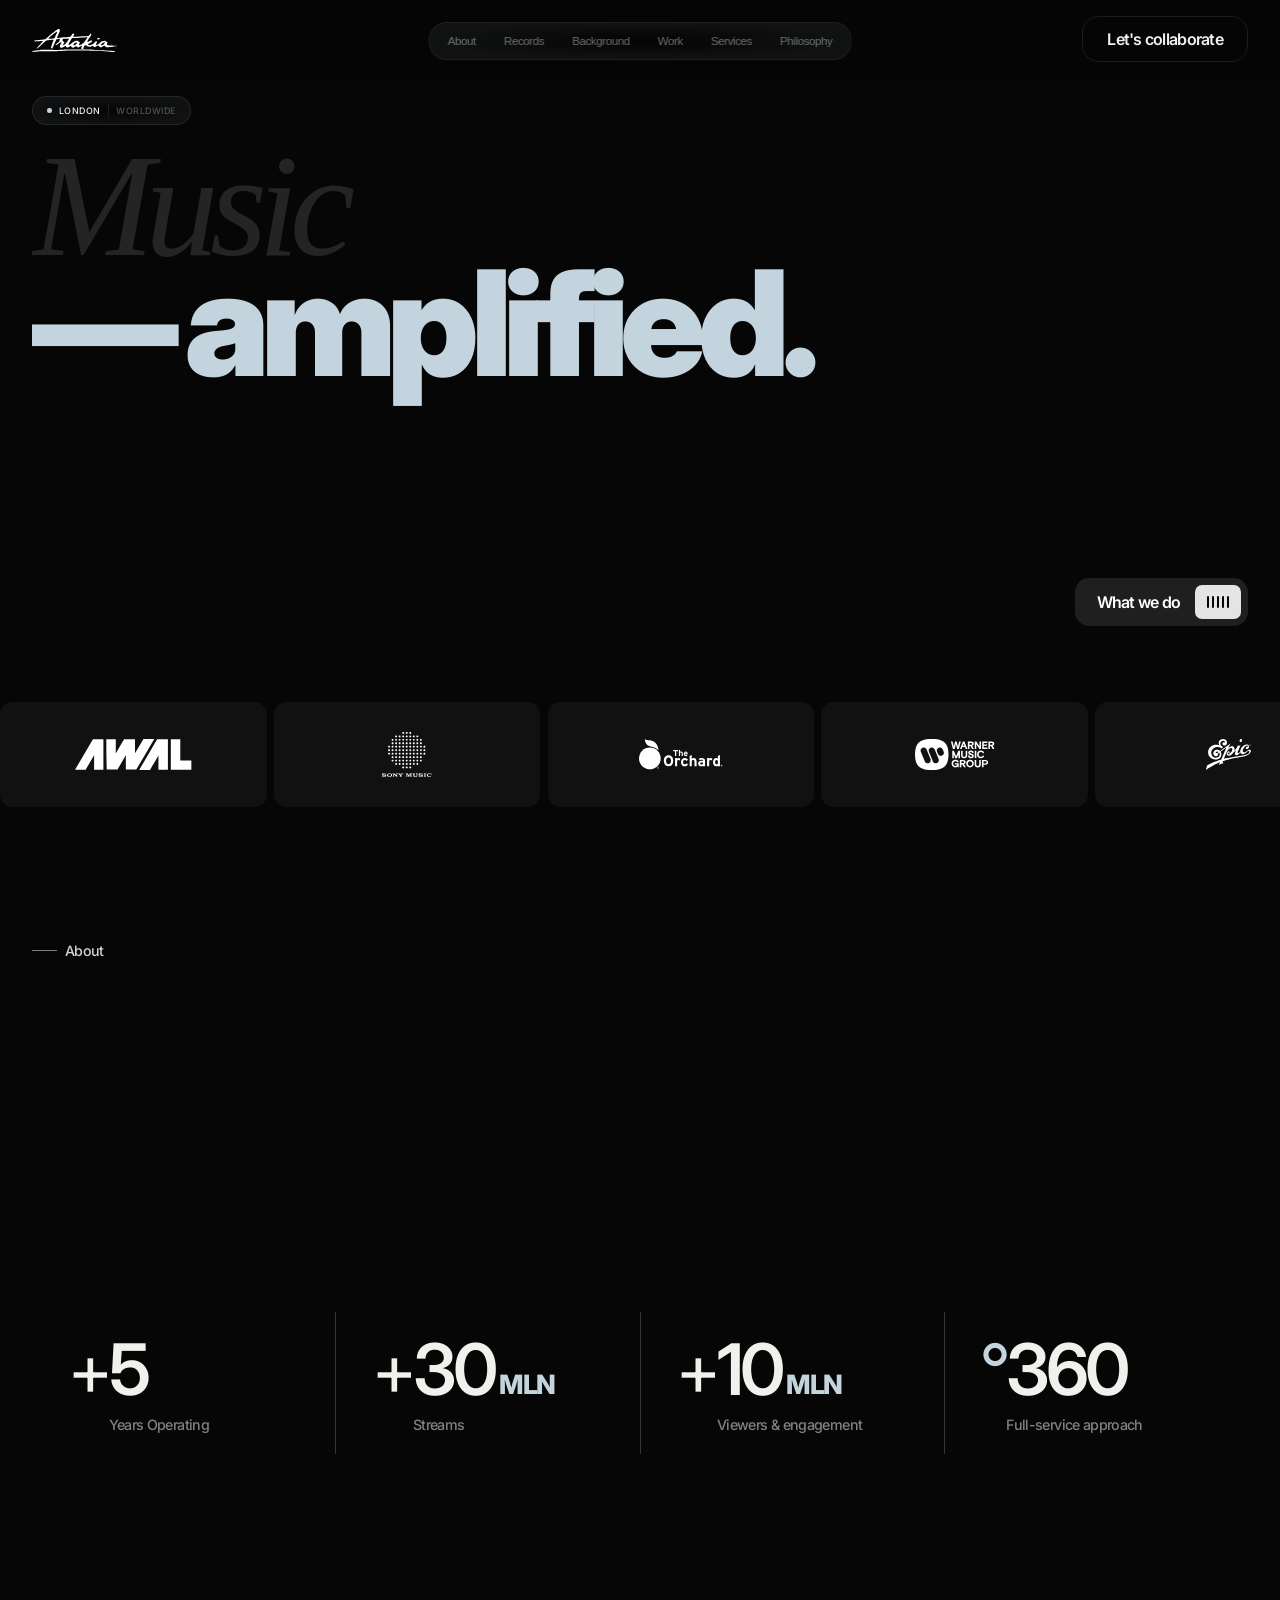
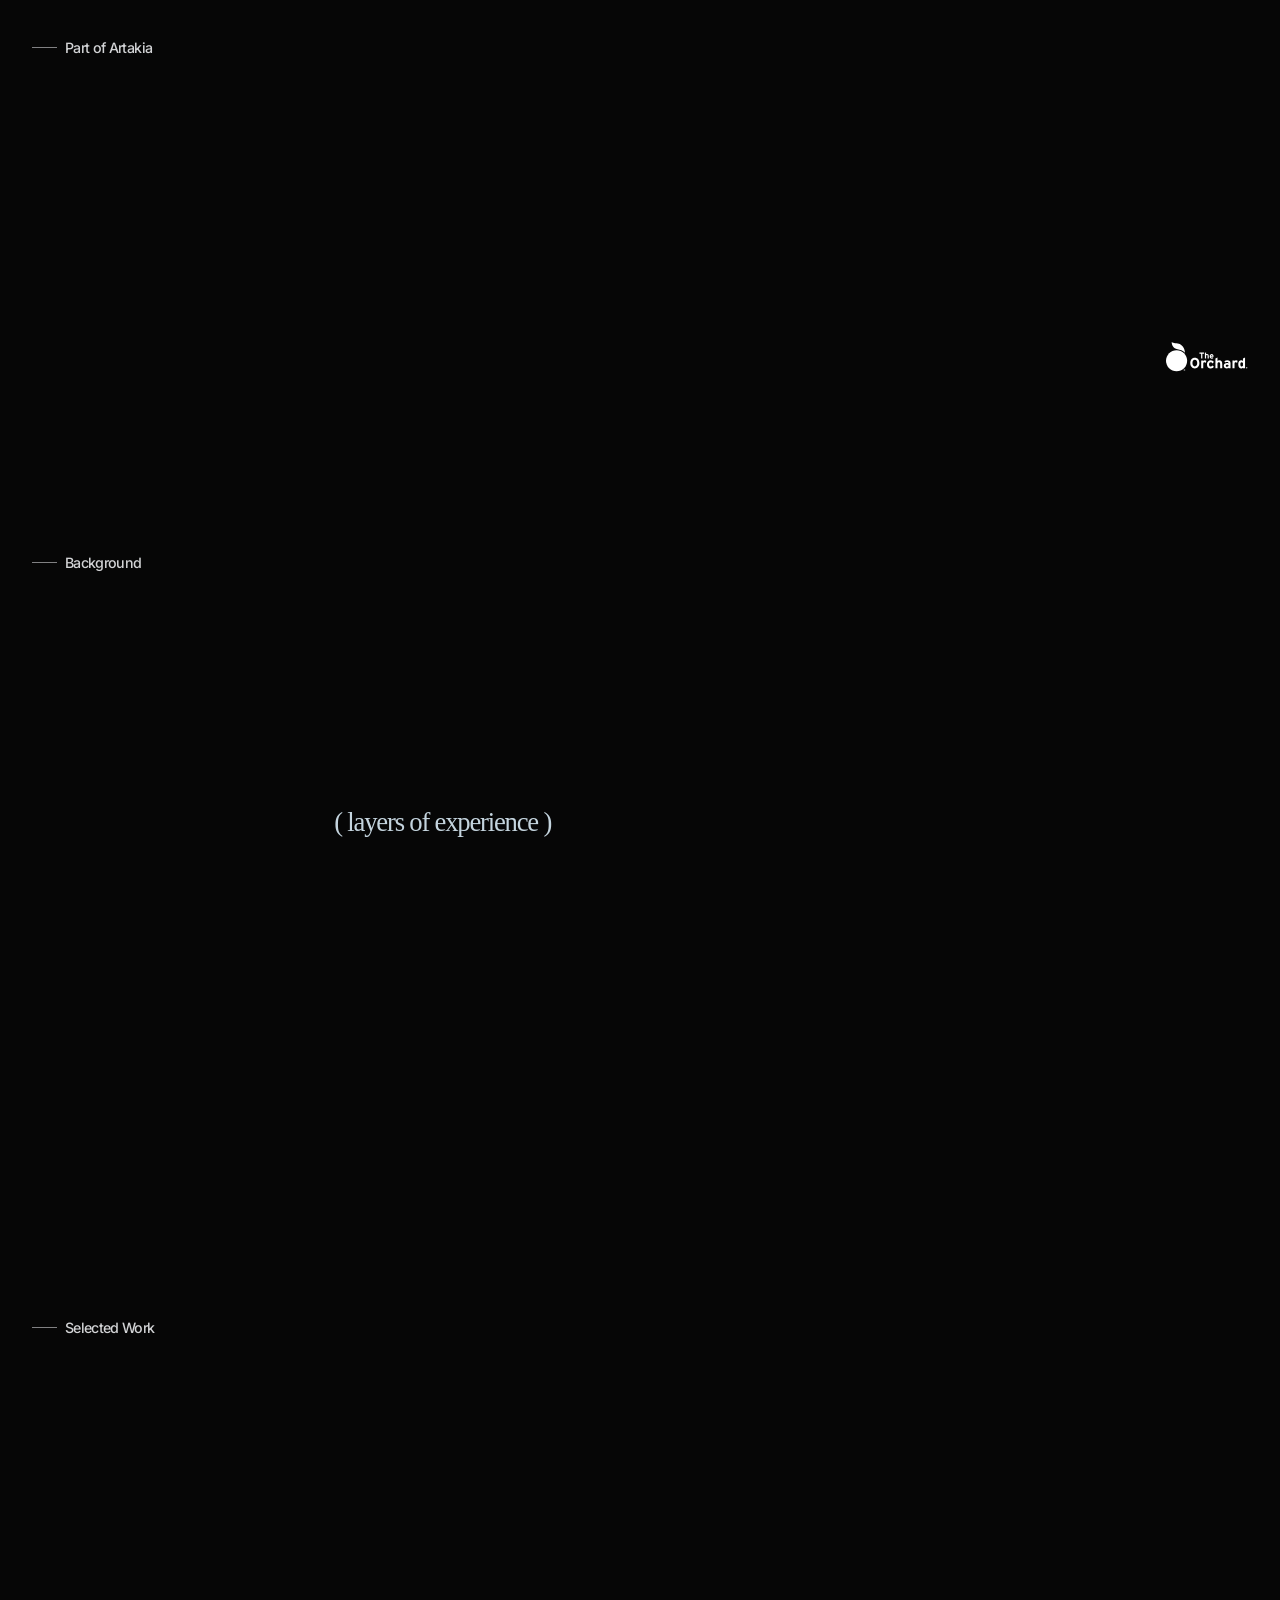
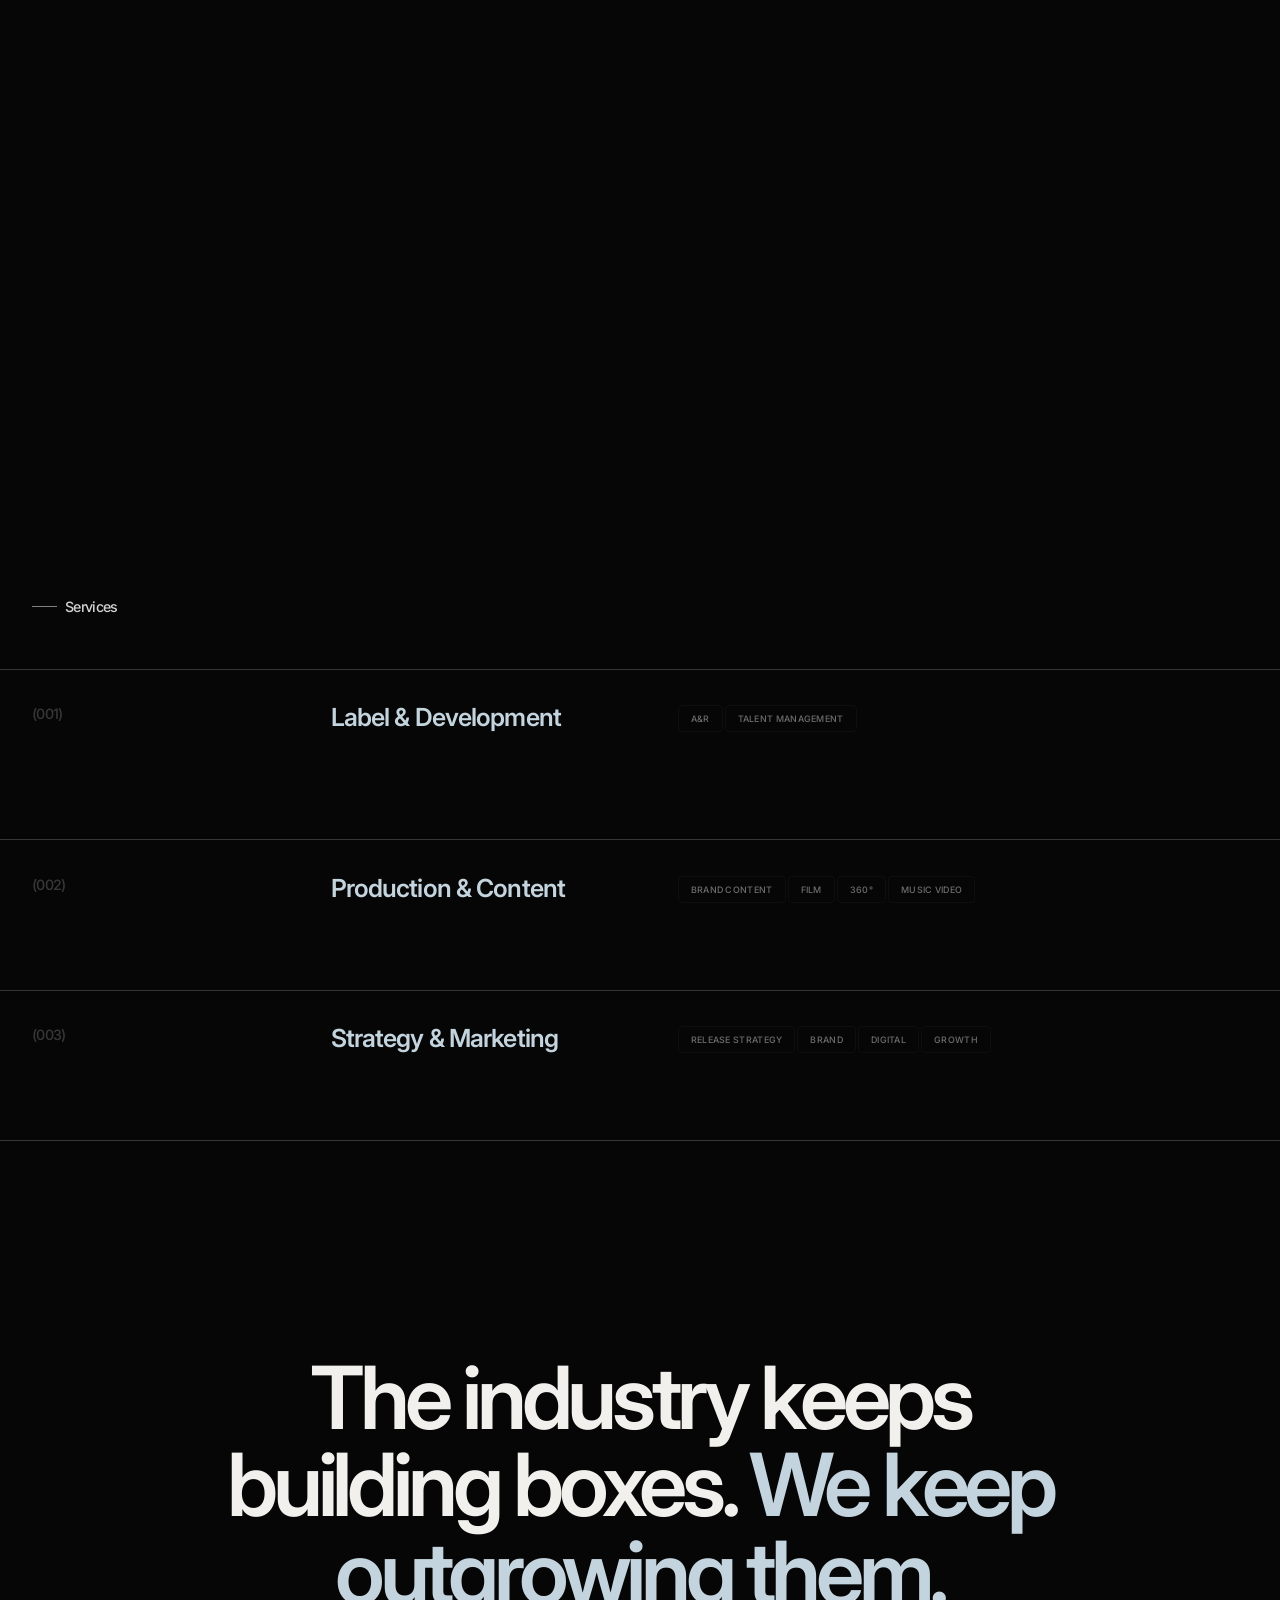
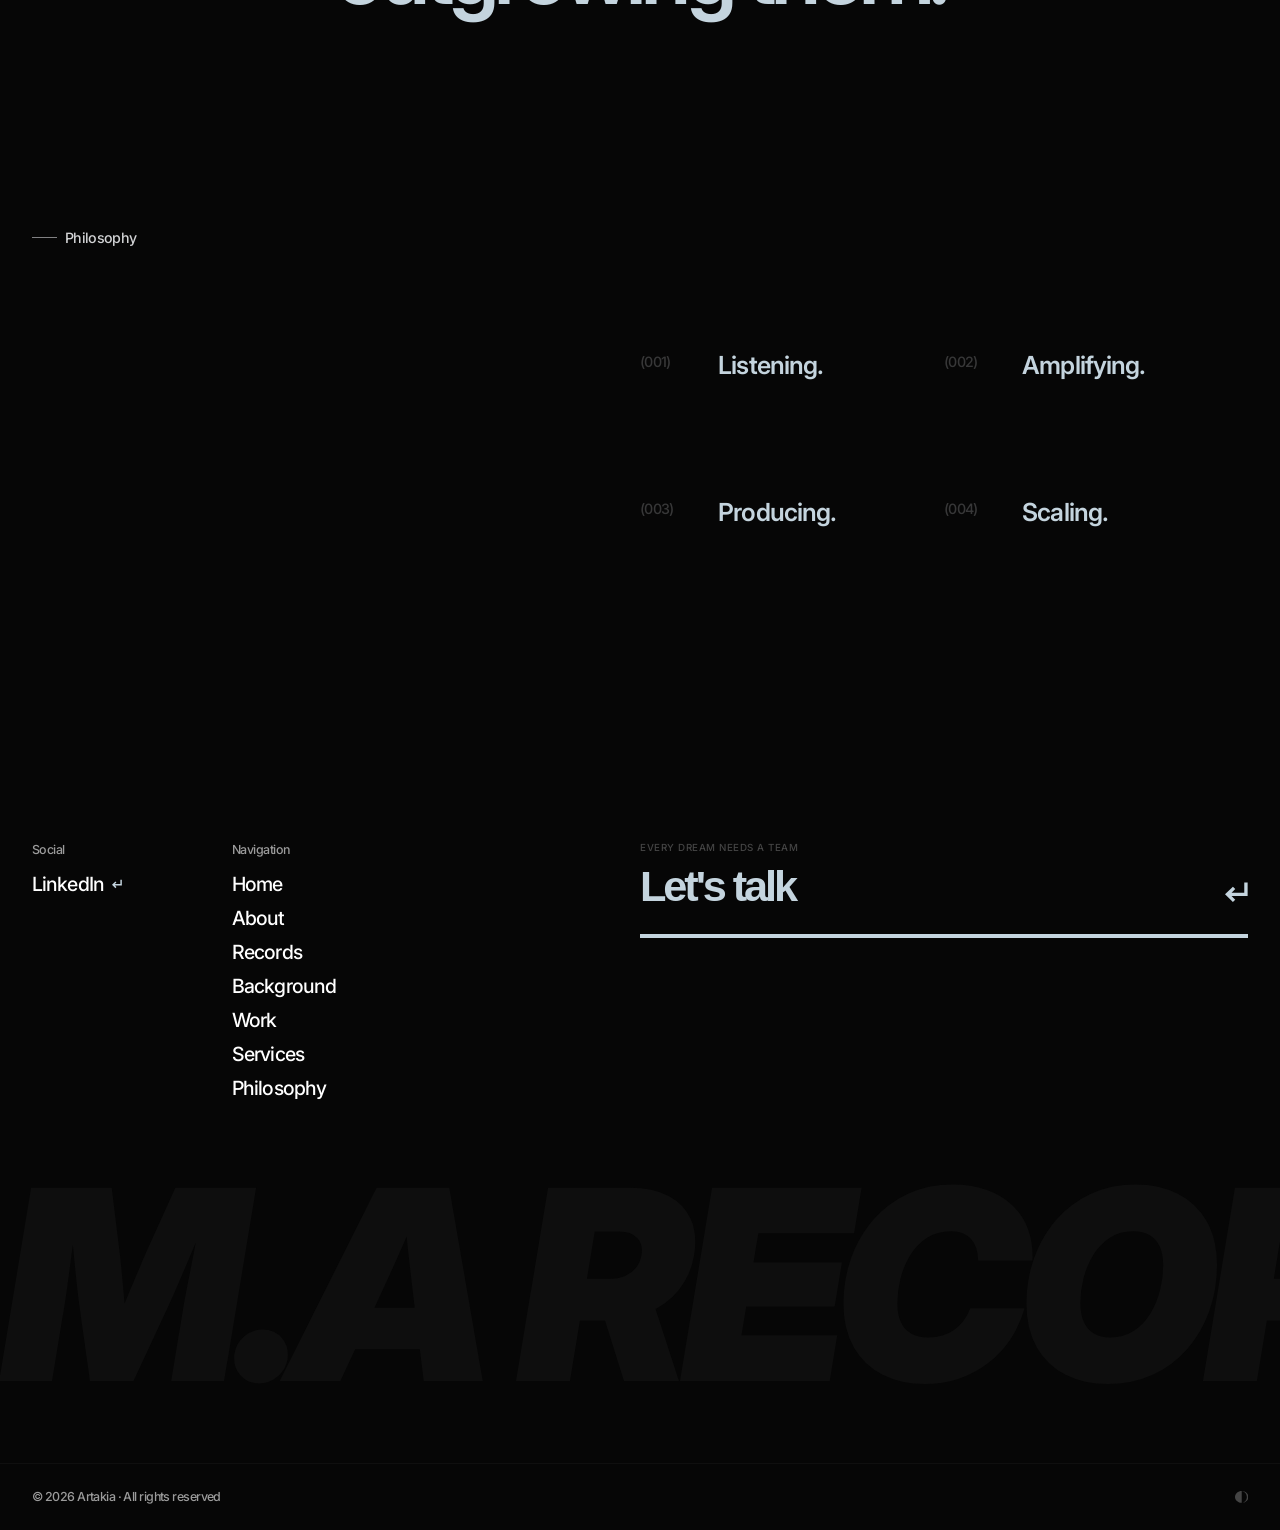
==== index.html @ 08eed8d0 "Footer marquee alternates M.A Records + Artakia, mobile scale & layout fixes - Footer wordmark marqu" ====
<!DOCTYPE html>
<html lang="en">
<head>
  <meta charset="UTF-8">
  <meta name="viewport" content="width=device-width, initial-scale=1.0">
  <meta name="theme-color" content="#060606">
  <link rel="icon" href="assets/svg/logos/a-favicon.svg" type="image/svg+xml">
  <link rel="apple-touch-icon" href="assets/svg/logos/artakia-logo.svg">
  <title>M.A Records | Artakia</title>
  <meta name="description" content="A London creative studio across music, production and strategy. We help artists and brands work out what to build &amp; build it.">
  <meta property="og:type" content="website">
  <meta property="og:url" content="https://artakia.com/">
  <meta property="og:title" content="Artakia — Brands Amplified">
  <meta property="og:description" content="A London creative studio across music, production and strategy. We help artists and brands work out what to build &amp; build it.">
  <meta property="og:image" content="https://artakia.com/assets/media/video-poster.webp">
  <meta name="twitter:card" content="summary_large_image">
  <meta name="twitter:title" content="Artakia — Brands Amplified">
  <meta name="twitter:description" content="A London creative studio across music, production and strategy. We help artists and brands work out what to build &amp; build it.">
  <meta name="twitter:image" content="https://artakia.com/assets/media/video-poster.webp">
  <link rel="preconnect" href="https://fonts.googleapis.com">
  <link rel="preconnect" href="https://fonts.gstatic.com" crossorigin>
  <link href="https://fonts.googleapis.com/css2?family=Inter:ital,opsz,wght@0,14..32,100..900;1,14..32,100..900&display=swap" rel="stylesheet">
  <link rel="stylesheet" href="assets/css/style.css?v=2">
</head>
<body>

<!-- ─── CUSTOM CURSOR ────────────────────────────────────── -->
<div class="cursor" aria-hidden="true"></div>

<!-- ─── LOADER (Osmo Supply 3-step) ──────────────────────── -->
<div class="loading-container">
  <div class="loading-screen">
    <div class="loading__progress">
      <div class="loading__progress-inner"></div>
    </div>
    <div class="loading__numbers">
      <div class="loading__number-group is--first">
        <div class="loading__number-wrap">
          <span class="loading__number">0</span>
          <span class="loading__number">1</span>
        </div>
      </div>
      <div class="loading__number-group is--second">
        <div class="loading__number-wrap">
          <span class="loading__number">0</span>
          <span class="loading__number">1</span>
          <span class="loading__number">2</span>
          <span class="loading__number">3</span>
          <span class="loading__number">4</span>
          <span class="loading__number">5</span>
          <span class="loading__number">6</span>
          <span class="loading__number">7</span>
          <span class="loading__number">8</span>
          <span class="loading__number">9</span>
          <span class="loading__number">0</span>
        </div>
      </div>
      <div class="loading__number-group is--third">
        <div class="loading__number-wrap">
          <span class="loading__number">0</span>
          <span class="loading__number">1</span>
          <span class="loading__number">2</span>
          <span class="loading__number">3</span>
          <span class="loading__number">4</span>
          <span class="loading__number">5</span>
          <span class="loading__number">6</span>
          <span class="loading__number">7</span>
          <span class="loading__number">8</span>
          <span class="loading__number">9</span>
          <span class="loading__number">0</span>
        </div>
      </div>
      <div class="loading__percentage-wrap">
        <span class="loading__percentage">%</span>
      </div>
    </div>
  </div>
</div>

<!-- ─── NAV ──────────────────────────────────────────────── -->
<nav class="nav">
  <a href="#top" class="nav-logo"><img src="assets/svg/logos/artakia-logo.svg" alt="Artakia" class="nav-logo__img"></a>

  <div class="progress-nav" data-progress-nav-list>
    <div class="progress-nav__indicator"></div>
    <button class="progress-nav__btn" data-progress-nav-target="#about">About</button>
    <button class="progress-nav__btn" data-progress-nav-target="#records">Records</button>
    <button class="progress-nav__btn" data-progress-nav-target="#background">Background</button>
    <button class="progress-nav__btn" data-progress-nav-target="#work">Work</button>
    <button class="progress-nav__btn" data-progress-nav-target="#services">Services</button>
    <button class="progress-nav__btn" data-progress-nav-target="#philosophy">Philosophy</button>
  </div>

  <div class="btn-magnetic">
    <a href="#contact" class="nav-cta button-020" data-magnetic-strength="40" data-magnetic-strength-inner="20">
      <span class="button-020__inner" data-magnetic-inner-target>
        <span class="button-020__default">
          <span class="button-020__default-bg"></span>
          <span class="button-020__default-text">Let's collaborate</span>
        </span>
        <span aria-hidden="true" class="button-020__hover">
          <span class="button-020__hover-bg"></span>
          <span class="button-020__hover-text">Let's collaborate</span>
        </span>
      </span>
    </a>
  </div>

  <button class="nav-hamburger" data-nav-toggle data-menu-button="burger" aria-label="Menu" aria-expanded="false">
    <span class="nav-hamburger__bar"></span>
    <span class="nav-hamburger__bar"></span>
  </button>
</nav>

<!-- ─── MOBILE NAV ───────────────────────────────────────── -->
<div class="mobile-nav" data-mobile-nav aria-hidden="true">
  <div class="mobile-nav__inner">
    <div class="mobile-nav__links">
      <a href="#about"      class="mobile-nav__link" data-nav-close>About</a>
      <a href="#records"    class="mobile-nav__link" data-nav-close>Records</a>
      <a href="#background" class="mobile-nav__link" data-nav-close>Background</a>
      <a href="#work"       class="mobile-nav__link" data-nav-close>Work</a>
      <a href="#services"   class="mobile-nav__link" data-nav-close>Services</a>
      <a href="#philosophy" class="mobile-nav__link" data-nav-close>Philosophy</a>
    </div>
    <div class="mobile-nav__bottom">
      <div class="mobile-nav__bottom-col">
        <span class="mobile-nav__bottom-lbl">Social</span>
        <a href="https://www.linkedin.com/in/martin-muradyan-a7662a114?utm_source=share_via&utm_content=profile&utm_medium=member_ios"
           class="mobile-nav__bottom-link" target="_blank" rel="noopener" data-linkedin-link>
          LinkedIn <img src="assets/svg/icons/arrow.svg" alt="">
        </a>
      </div>
      <div class="mobile-nav__bottom-col">
        <span class="mobile-nav__bottom-lbl">every dream needs a team</span>
        <button class="mobile-nav__bottom-link mobile-nav__email-btn" data-copy-button data-copy-email="info@artakia.com">
          <span class="mobile-nav__email-wrap">
            <span class="mobile-nav__email-slide">
              <span class="mobile-nav__email-text">info@artakia.com</span>
              <span>Copied!</span>
            </span>
          </span>
          <img src="assets/svg/icons/arrow.svg" alt="">
        </button>
      </div>
    </div>
  </div>
</div>

<!-- ─── HERO ──────────────────────────────────────────────── -->
<section class="hero" id="top" data-progress-nav-anchor>
  <div class="hero-top">
    <div class="location-pill">
      <span class="loc-dot"></span>
      <span class="loc-city">London</span>
      <span class="loc-sep"></span>
      <span class="loc-world">Worldwide</span>
    </div>
    <h1 class="hero-hl">
      <span class="hero-hl-italic"><span data-typewriter>Music</span></span>
      <span class="hero-hl-bold">— amplified.</span>
    </h1>
  </div>
  <div class="hero-bottom">
    <p class="hero-desc" data-fade-in>
      A London creative studio across
      <em>music, production and strategy.</em>
      We help artists and brands work out what to build &amp; build it.
    </p>
    <div class="btn-magnetic">
      <a href="#work" class="hero-cta" data-magnetic-strength="35" data-magnetic-strength-inner="18">
        <span class="hero-cta-label">What we do</span>
        <span class="hero-cta-bars" aria-hidden="true" data-magnetic-inner-target>
          <span class="bar"></span>
          <span class="bar"></span>
          <span class="bar"></span>
          <span class="bar"></span>
          <span class="bar"></span>
        </span>
      </a>
    </div>
  </div>
</section>

<!-- ─── MARQUEE ───────────────────────────────────────────── -->
<!--
  Заміна логотипів:
  1. Поклади свій .svg в assets/svg/logos/
  2. Заміни src нижче на свій файл
  3. Дублюй обидва блоки однаково — для безшовної петлі
-->
<section class="marquee" aria-label="Partners">
  <div class="marquee-track" aria-hidden="true">
    <!-- set 1 -->
    <div class="logo-card"><img src="assets/svg/logos/awal.svg" alt="AWAL"></div>
    <div class="logo-card"><img src="assets/svg/logos/sony music.svg" alt="Sony Music"></div>
    <div class="logo-card"><img src="assets/svg/logos/orchard.svg" alt="The Orchard"></div>
    <div class="logo-card"><img src="assets/svg/logos/warnermusicgroup.svg" alt="Warner Music Group"></div>
    <div class="logo-card"><img src="assets/svg/logos/epic.svg" alt="Epic"></div>
    <div class="logo-card"><img src="assets/svg/logos/loudKult.svg" alt="Loud Kult"></div>
    <!-- set 2 — точна копія set 1 -->
    <div class="logo-card"><img src="assets/svg/logos/awal.svg" alt="AWAL"></div>
    <div class="logo-card"><img src="assets/svg/logos/sony music.svg" alt="Sony Music"></div>
    <div class="logo-card"><img src="assets/svg/logos/orchard.svg" alt="The Orchard"></div>
    <div class="logo-card"><img src="assets/svg/logos/warnermusicgroup.svg" alt="Warner Music Group"></div>
    <div class="logo-card"><img src="assets/svg/logos/epic.svg" alt="Epic"></div>
    <div class="logo-card"><img src="assets/svg/logos/loudKult.svg" alt="Loud Kult"></div>
  </div>
</section>

<!-- ─── ABOUT ─────────────────────────────────────────────── -->
<section class="about" id="about" data-progress-nav-anchor>
  <div class="about-inner">
    <div class="about-left">
      <div class="label">
        <span class="label-line"></span>
        <span class="label-text">About</span>
      </div>
      <h2 class="about-h" data-split="heading" data-split-reveal="chars">The intersection is the point.</h2>
    </div>
    <div class="about-right">
      <p class="about-lead" data-fade-in>
        Most of what's needed to succeed already exists.
        <em>The architecture is what's missing.</em>
      </p>
      <div class="about-cols">
        <p class="about-col" data-fade-in>
          Artakia was built on a simple belief:
          <em>great artists deserve great support.</em>
          We combine the reach of a major-distribution network with the
          intimacy and vision of an independent label.
        </p>
        <p class="about-col" data-fade-in>
          Beyond music, we've evolved into a full creative collective spanning
          <em>entertainment, studio, digital strategy, and creative production</em>
          for artists, labels, and cultural brands ready to go global.
        </p>
      </div>
    </div>
  </div>
</section>

<!-- ─── STATS ─────────────────────────────────────────────── -->
<div class="stats">
  <div class="stat" data-odometer-group>
    <div class="stat-row">
      <span class="stat-pfx">+</span>
      <div class="stat-body">
        <div class="stat-value-row">
          <span class="stat-num" data-odometer-element data-odometer-duration="1.8">5</span>
        </div>
        <span class="stat-lbl">Years Operating</span>
      </div>
    </div>
  </div>
  <div class="stat" data-odometer-group>
    <div class="stat-row">
      <span class="stat-pfx">+</span>
      <div class="stat-body">
        <div class="stat-value-row">
          <span class="stat-num" data-odometer-element data-odometer-duration="1.8">30</span>
          <span class="stat-unit">MLN</span>
        </div>
        <span class="stat-lbl">Streams</span>
      </div>
    </div>
  </div>
  <div class="stat" data-odometer-group>
    <div class="stat-row">
      <span class="stat-pfx">+</span>
      <div class="stat-body">
        <div class="stat-value-row">
          <span class="stat-num" data-odometer-element data-odometer-duration="1.8">10</span>
          <span class="stat-unit">MLN</span>
        </div>
        <span class="stat-lbl">Viewers &amp; engagement</span>
      </div>
    </div>
  </div>
  <div class="stat" data-odometer-group>
    <div class="stat-row">
      <span class="stat-pfx stat-pfx-a">°</span>
      <div class="stat-body">
        <div class="stat-value-row">
          <span class="stat-num" data-odometer-element data-odometer-duration="1.8">360</span>
        </div>
        <span class="stat-lbl">Full-service approach</span>
      </div>
    </div>
  </div>
</div>

<!-- ─── M.A RECORDS ──────────────────────────────────────── -->
<section class="ma" id="records" data-progress-nav-anchor>
  <div class="ma-inner">
    <div class="ma-left">
      <div class="label">
        <span class="label-line"></span>
        <span class="label-text">Part of Artakia</span>
      </div>
    </div>
    <div class="ma-right">
      <h2 class="ma-h" data-split="heading" data-split-reveal="chars">M.A <span>Records.</span></h2>
      <div class="ma-body">
        <div class="ma-cols">
          <p class="ma-col" data-fade-in>
            <em>Selective</em> by design. We work with a <em>few projects</em>
            at a time, so each one <em>gets the attention</em> it needs, keeping
            us close to the <em>artistic side</em>, the <em>business strategy</em>
            and the <em>music</em> behind them.
          </p>
          <p class="ma-col" data-fade-in>
            An independent label music production studio, distributed globally
            through <em>The Orchard, a Sony Music company.</em>
          </p>
        </div>
        <!-- Orchard logo — заміни на assets/svg/logos/orchard-footer.svg або свій файл -->
        <div class="orchard-logo">
          <img src="assets/svg/logos/orchard.svg" alt="The Orchard · Sony Music">
        </div>
      </div>
    </div>
  </div>
</section>

<!-- ─── BACKGROUND ───────────────────────────────────────── -->
<section class="bg-section" id="background" data-progress-nav-anchor>
  <div class="bg-inner">
    <div class="bg-top">
      <div class="label">
        <span class="label-line"></span>
        <span class="label-text">Background</span>
      </div>
      <h2 class="bg-h" data-split="heading" data-split-reveal="chars">Where the work comes from.</h2>
    </div>
    <div class="bg-body">
      <p class="bg-tagline">( layers of experience )</p>
      <div class="bg-texts">
        <p class="bg-p" data-fade-in>
          Artakia draws on time spent across <em>four disciplines</em>. We have worked in
          <em>talent management</em>, representing leading screen talent and understanding
          how <em>reputation is built and protected</em>. In <em>media management</em>, positioning
          talent and projects across press and public.
        </p>
        <p class="bg-p" data-fade-in>
          In social media marketing and <em>audience building</em>, building
          <em>presence that holds over time</em>. And in <em>video production</em> across every phase,
          from <em>concept to final cut</em>. Together these experiences gave us one place where
          talent management, <em>story, strategy and production</em> work as one.
        </p>
      </div>
    </div>
  </div>
</section>

<!-- ─── SELECTED WORK ─────────────────────────────────────── -->
<!--
  Заміна відео-заглушки:
  Варіант A — картинка: <img src="assets/img/showreel-cover.jpg" alt="Showreel">
  Варіант B — відео:    <video src="assets/video/showreel.mp4" autoplay muted loop playsinline></video>
-->
<section class="work" id="work" data-progress-nav-anchor>
  <div class="label">
    <span class="label-line"></span>
    <span class="label-text">Selected Work</span>
  </div>
  <div class="video-box video-box--tall">
    <iframe src="https://player.vimeo.com/video/1211681422?background=1&amp;loop=1&amp;quality=1080p"
      frameborder="0"
      allow="autoplay; fullscreen; picture-in-picture"
      title="#Final_1125"></iframe>
    <img class="video-fallback" src="assets/media/video-poster.webp" alt="" aria-hidden="true" data-custom-poster>
    <div class="video-tap" aria-hidden="true">
      <div class="video-tap__btn">
        <svg viewBox="0 0 24 24" fill="currentColor"><path d="M8 5v14l11-7z"/></svg>
      </div>
    </div>
  </div>
</section>

<!-- ─── SERVICES ──────────────────────────────────────────── -->
<section class="services" id="services" data-progress-nav-anchor>
  <div class="label">
    <span class="label-line"></span>
    <span class="label-text">Services</span>
  </div>
  <div class="svc-list" data-directional-hover data-type="y">
    <div class="svc-row" data-directional-hover-item>
      <div class="svc-hover-tile" data-directional-hover-tile></div>
      <span class="svc-num">(001)</span>
      <div class="svc-content">
        <span class="svc-name">Label &amp;<br>Development</span>
        <div class="svc-detail">
          <div class="tags">
            <span class="tag">A&amp;R</span>
            <span class="tag">Talent Management</span>
          </div>
          <p class="svc-desc" data-fade-in>
            M.A Records — a private label within Artakia. Developing artists from the
            ground up: A&amp;R, creative direction, commercial strategy, release
            planning. Global distribution through The Orchard · Sony Music.
          </p>
        </div>
      </div>
    </div>
    <div class="svc-row" data-directional-hover-item>
      <div class="svc-hover-tile" data-directional-hover-tile></div>
      <span class="svc-num">(002)</span>
      <div class="svc-content">
        <span class="svc-name">Production &amp;<br>Content</span>
        <div class="svc-detail">
          <div class="tags">
            <span class="tag">Brand Content</span>
            <span class="tag">Film</span>
            <span class="tag">360°</span>
            <span class="tag">Music Video</span>
          </div>
          <p class="svc-desc" data-fade-in>
            Photo and video production for artists and brands. Full-cycle delivery —
            from concept and creative direction to final cut.
          </p>
        </div>
      </div>
    </div>
    <div class="svc-row" data-directional-hover-item>
      <div class="svc-hover-tile" data-directional-hover-tile></div>
      <span class="svc-num">(003)</span>
      <div class="svc-content">
        <span class="svc-name">Strategy &amp;<br>Marketing</span>
        <div class="svc-detail">
          <div class="tags">
            <span class="tag">Release Strategy</span>
            <span class="tag">Brand</span>
            <span class="tag">Digital</span>
            <span class="tag">Growth</span>
          </div>
          <p class="svc-desc" data-fade-in>
            The most requested. Figuring out what should happen — and in what order.
            Campaigns, releases, brand identity, digital growth.
            Diagnosing before prescribing.
          </p>
        </div>
      </div>
    </div>
  </div>
</section>

<!-- ─── PHILOSOPHY QUOTE ──────────────────────────────────── -->
<section class="phil-quote">
  <p class="phil-quote-line" data-highlight-text><span class="phil-quote-muted">The industry keeps building boxes.</span> <span class="phil-quote-bright">We keep outgrowing them.</span></p>
</section>

<!-- ─── PHILOSOPHY GRID ───────────────────────────────────── -->
<section class="philosophy" id="philosophy" data-progress-nav-anchor>
  <div class="label">
    <span class="label-line"></span>
    <span class="label-text">Philosophy</span>
  </div>
  <div class="phil-grid">
    <div class="phil-center">
      <p class="phil-center-text" data-fade-in>
        Every project starts with one question:
        <em>what does this need to do?</em>
        Data is not the opposite of art.
        It is the map that lets art <em>travel further.</em>
      </p>
    </div>
    <div class="phil-right">
      <div class="phil-item">
        <span class="phil-n">(001)</span>
        <div class="phil-body">
          <p class="phil-title">Listening.</p>
          <p class="phil-desc" data-fade-in>Understanding the feeling, before the form.</p>
        </div>
      </div>
      <div class="phil-item">
        <span class="phil-n">(002)</span>
        <div class="phil-body">
          <p class="phil-title">Amplifying.</p>
          <p class="phil-desc" data-fade-in>Detecting potential. Multiplying it.</p>
        </div>
      </div>
      <div class="phil-item">
        <span class="phil-n">(003)</span>
        <div class="phil-body">
          <p class="phil-title">Producing.</p>
          <p class="phil-desc" data-fade-in>End to end, what the work calls for.</p>
        </div>
      </div>
      <div class="phil-item">
        <span class="phil-n">(004)</span>
        <div class="phil-body">
          <p class="phil-title">Scaling.</p>
          <p class="phil-desc" data-fade-in>Building infrastructure that lasts, beyond the moment.</p>
        </div>
      </div>
    </div>
  </div>
</section>

<!-- ─── FOOTER ────────────────────────────────────────────── -->
<div data-footer-parallax>
  <div data-footer-parallax-dark aria-hidden="true"></div>
  <footer class="footer" id="contact" data-footer-parallax-inner data-progress-nav-anchor>
    <div class="footer-top">
      <div class="footer-links">
        <div class="footer-nav-cols">
          <div class="footer-nc">
            <span class="footer-nc-lbl">Social</span>
            <div class="footer-nc-links">
              <a href="https://www.linkedin.com/in/martin-muradyan-a7662a114?utm_source=share_via&utm_content=profile&utm_medium=member_ios"
                 target="_blank" rel="noopener" data-underline-link data-linkedin-link>
                LinkedIn
                <img src="assets/svg/icons/arrow.svg" alt="">
              </a>
            </div>
          </div>
          <div class="footer-nc">
            <span class="footer-nc-lbl">Navigation</span>
            <div class="footer-nc-links">
              <a href="#top"        data-underline-link>Home</a>
              <a href="#about"      data-underline-link>About</a>
              <a href="#records"    data-underline-link>Records</a>
              <a href="#background" data-underline-link>Background</a>
              <a href="#work"       data-underline-link>Work</a>
              <a href="#services"   data-underline-link>Services</a>
              <a href="#philosophy" data-underline-link>Philosophy</a>
            </div>
          </div>
        </div>
        <div class="footer-cta">
          <p class="footer-eyebrow">every dream needs a team</p>
          <button class="footer-cta-btn" data-copy-button data-copy-email="info@artakia.com" aria-label="Copy email to clipboard">
            <div class="footer-cta-row">
              <div class="footer-cta-text-wrap">
                <span class="footer-cta-slide">Let's talk</span>
                <span class="footer-cta-slide">info@artakia.com</span>
                <span class="footer-cta-slide">Copied!</span>
              </div>
              <span class="footer-cta-arrow">
                <img src="assets/svg/icons/arrow.svg" alt="↗">
              </span>
            </div>
          </button>
        </div>
      </div>
    </div>

    <!-- Full-width wordmark marquee -->
    <div class="footer-wordmark-wrap" aria-hidden="true">
      <div class="footer-wordmark-track">
        <span class="footer-wordmark-text footer-wordmark-text--records">M.A Records</span>
        <img class="footer-wordmark-star" src="assets/svg/icons/Star.svg" alt="">
        <span class="footer-wordmark-text">Artakia</span>
        <img class="footer-wordmark-star" src="assets/svg/icons/Star.svg" alt="">
        <span class="footer-wordmark-text footer-wordmark-text--records">M.A Records</span>
        <img class="footer-wordmark-star" src="assets/svg/icons/Star.svg" alt="">
        <span class="footer-wordmark-text">Artakia</span>
        <img class="footer-wordmark-star" src="assets/svg/icons/Star.svg" alt="">
        <!-- duplicate for seamless loop -->
        <span class="footer-wordmark-text footer-wordmark-text--records">M.A Records</span>
        <img class="footer-wordmark-star" src="assets/svg/icons/Star.svg" alt="">
        <span class="footer-wordmark-text">Artakia</span>
        <img class="footer-wordmark-star" src="assets/svg/icons/Star.svg" alt="">
        <span class="footer-wordmark-text footer-wordmark-text--records">M.A Records</span>
        <img class="footer-wordmark-star" src="assets/svg/icons/Star.svg" alt="">
        <span class="footer-wordmark-text">Artakia</span>
        <img class="footer-wordmark-star" src="assets/svg/icons/Star.svg" alt="">
      </div>
    </div>

    <div class="footer-bottom">
      <div class="footer-bottom-inner">
        <span class="copyright">© 2026 Artakia<span class="copyright-sub"> · All rights reserved</span></span>
        <a href="https://t.me/den1design" class="designed-by who" data-cursor-hover data-cursor-text="website by OD" target="_blank" rel="noopener"><svg class="od-logo" viewBox="0 0 170 150" xmlns="http://www.w3.org/2000/svg" aria-hidden="true"><path d="M85 0C96.1624 0 107.215 1.93993 117.528 5.70903C127.841 9.47813 137.211 15.0026 145.104 21.967C152.997 28.9314 159.258 37.1993 163.53 46.2987C167.801 55.3982 170 65.1509 170 75C170 84.8491 167.801 94.6018 163.53 103.701C159.258 112.801 152.997 121.069 145.104 128.033C137.211 134.997 127.841 140.522 117.528 144.291C107.215 148.06 96.1624 150 85 150C171.419 137.341 171.419 12.659 85 0Z" fill="currentColor"/><path d="M85 0C73.8377 0 62.7846 1.93993 52.4719 5.70903C42.1592 9.47813 32.7889 15.0026 24.8959 21.967C17.0029 28.9314 10.7419 37.1993 6.47025 46.2987C2.1986 55.3982 -4.87922e-07 65.1509 0 75C4.87922e-07 84.8491 2.19859 94.6018 6.47025 103.701C10.7419 112.801 17.003 121.069 24.8959 128.033C32.7889 134.997 42.1592 140.522 52.4719 144.291C62.7846 148.06 73.8376 150 85 150L85 0Z" fill="currentColor"/></svg></a>
      </div>
    </div>
  </footer>
</div>

<div data-sc="" class="sc-cursor">
  <div class="cursor-scramble">
    <span data-cursor-text-target="" class="cursor-scramble__text">website by OD</span>
    <svg xmlns="http://www.w3.org/2000/svg" width="100%" viewBox="0 0 22 39" fill="none" class="cursor-scramble__chevron"><path d="M1.875 36.875L19.375 19.375L1.875 1.875" stroke="currentColor" stroke-width="5" stroke-miterlimit="10" stroke-linecap="round" stroke-linejoin="round"></path></svg>
  </div>
</div>

<!-- ─── GSAP ──────────────────────────────────────────────── -->
<script src="https://player.vimeo.com/api/player.js"></script>
<script src="assets/js/vendor/gsap.min.js"></script>
<script src="assets/js/vendor/CustomEase.min.js"></script>
<script src="assets/js/vendor/ScrollTrigger.min.js"></script>
<script src="assets/js/vendor/SplitText.min.js"></script>
<script src="assets/js/vendor/ScrollToPlugin.min.js"></script>
<script src="assets/js/vendor/ScrambleTextPlugin.min.js"></script>
<script src="assets/js/main.js"></script>
<script src="https://identity.netlify.com/v1/netlify-identity-widget.js"></script>
<script>
  if (window.netlifyIdentity) {
    window.netlifyIdentity.on('init', function(user) {
      if (!user) {
        window.netlifyIdentity.on('login', function() {
          document.location.href = '/admin/';
        });
      }
    });
  }
</script>

</body>
</html>
---- assets/css/style.css ----
/* ═══════════════════════════════════════════════════════
   ARTAKIA — Design Tokens + Osmo Scaling System
   https://osmo.supply/
═══════════════════════════════════════════════════════ */

/* ── Osmo Scaling — Desktop (design: 1440px, base: 16px) */
:root {
  --size-unit: 16;
  --size-container-ideal: 1440;
  --size-container-min: 992px;
  --size-container-max: 1920px;
  --size-container: clamp(var(--size-container-min), 100vw, var(--size-container-max));
  --size-font: calc(var(--size-container) / (var(--size-container-ideal) / var(--size-unit)));

  /* Palette */
  --ground:   #060606;
  --text:     #f2f0ed;
  --dim:      #d2d3d5;
  --muted:    rgba(210, 211, 213, 0.5);
  --accent:   #c4d4de;
  --ghost:    #242424;
  --card:     #101110;
  --stats-bg: #070707;
  --border:   rgba(250, 245, 245, 0.2);
  --f-sans:   'Inter', -apple-system, BlinkMacSystemFont, 'Segoe UI', Helvetica, Arial, sans-serif;
  --f-serif:  Georgia, 'Times New Roman', serif;

  --nav-h: 4.5em; /* 72px at design scale */
}

/* ── Osmo Scaling — Tablet */
@media screen and (max-width: 991px) {
  :root { --size-container-ideal: 834; --size-container-min: 768px; --size-container-max: 991px; }
}

/* ── Osmo Scaling — Mobile Landscape */
@media screen and (max-width: 767px) {
  :root { --size-container-ideal: 550; --size-container-min: 480px; --size-container-max: 767px; }
}

/* ── Osmo Scaling — Mobile Portrait */
@media screen and (max-width: 479px) {
  :root { --size-container-ideal: 420; --size-container-min: 320px; --size-container-max: 479px; }
}

/* ═══════════════════════════════════════════════════════
   Reset
═══════════════════════════════════════════════════════ */
*, *::before, *::after { box-sizing: border-box; margin: 0; padding: 0; }

html, body {
  background: var(--ground);
  color: var(--text);
  font-family: var(--f-sans);
  font-size: var(--size-font);
  -webkit-font-smoothing: antialiased;
  overflow-x: hidden;
  scrollbar-width: none;
}
::-webkit-scrollbar { display: none; }

/* ═══════════════════════════════════════════════════════
   NAV
═══════════════════════════════════════════════════════ */
.nav {
  position: fixed; top: 0; left: 0; right: 0; z-index: 100;
  display: flex; align-items: center; justify-content: space-between;
  padding: 1.125em 2.25em;
  background: rgba(6, 6, 6, 0.75);
  backdrop-filter: blur(16px);
  -webkit-backdrop-filter: blur(16px);
}
.nav-logo {
  font-weight: 900; font-size: 0.875em; font-style: italic;
  letter-spacing: -0.69px; text-transform: uppercase;
  color: var(--text); text-decoration: none;
  display: flex; align-items: center;
}
.nav-logo__img {
  height: 23px; width: auto; display: block;
}
.nav-links {
  position: absolute; left: 50%; transform: translateX(-50%);
  display: flex; gap: 2.5em; list-style: none;
}
.nav-links a {
  font-size: 0.875em; font-weight: 500; letter-spacing: -0.5px;
  color: rgba(210, 211, 213, 0.7); text-decoration: none;
  transition: color .2s;
}
.nav-links a:hover { color: var(--text); }
.nav-cta {
  --button-020-color:                  #f2f0ed;
  --button-020-color-background:       transparent;
  --button-020-hover-color:            #060606;
  --button-020-hover-color-background: var(--accent);
  --button-020-color-focus:            var(--accent);
  --button-020-padding:                0.9375em 1.5625em;
  --button-020-border:                 1px solid #1d1d1d;
  --button-020-border-radius:          1em;
  --button-020-ease-hover:             cubic-bezier(0.32, 0.72, 0, 1);
  font-size: 1.125em; font-weight: 600; letter-spacing: -0.72px;
}
.btn-magnetic { position: relative; }

/* ── Button 020 ─────────────────────────────────────────── */
.button-020 {
  -webkit-user-select: none; user-select: none;
  background-color: transparent;
  outline-style: none; padding: 0; line-height: 1;
  text-decoration: none; display: inline-grid; position: relative;
  -webkit-tap-highlight-color: transparent;
}
.button-020::after {
  content: ''; display: block; position: absolute;
  inset: var(--button-020-focus-inset, -0.125em);
  border-radius: var(--button-020-border-radius);
  transition: box-shadow 0.3s var(--button-020-ease-focus, cubic-bezier(0.32, 0.72, 0, 1));
  pointer-events: none; z-index: 1;
}
.button-020:is(:focus-visible)::after {
  box-shadow: 0 0 0 0.125em var(--button-020-color-focus);
}
.button-020__inner {
  pointer-events: none;
  border-radius: var(--button-020-border-radius);
  display: grid; overflow: clip;
}
.button-020__default {
  width: 100%; height: 100%;
  color: var(--button-020-color);
  grid-area: 1 / 1; display: grid;
}
.button-020__default-bg {
  background-color: var(--button-020-color-background);
  border-radius: var(--button-020-border-radius);
  border: var(--button-020-border);
  grid-area: 1 / 1; width: 100%; height: 100%; padding: 0;
}
.button-020__default-text {
  width: 100%; height: 100%;
  padding: var(--button-020-padding);
  grid-area: 1 / 1;
  transition: translate 0.45s var(--button-020-ease-hover), scale 0.45s var(--button-020-ease-hover);
}
.button-020__hover {
  width: 100%; height: 100%;
  color: var(--button-020-hover-color);
  grid-area: 1 / 1; display: grid;
  translate: 0 calc(100% + 1px) 0;
  transition: translate 0.45s var(--button-020-ease-hover);
}
.button-020__hover-bg {
  background-color: var(--button-020-hover-color-background);
  grid-area: 1 / 1; width: 100%; height: 100%; padding: 0;
}
.button-020__hover-text {
  width: 100%; height: 100%;
  padding: var(--button-020-padding);
  grid-area: 1 / 1;
  translate: 0 25% 0;
  transition: translate 0.45s var(--button-020-ease-hover);
}
@media (hover: hover) and (pointer: fine) and (prefers-reduced-motion: no-preference) {
  .button-020:is(:hover, :focus-visible) .button-020__default-text,
  [data-hover]:is(:hover, :focus-visible) .button-020 .button-020__default-text {
    translate: 0 -25% 0; scale: 0.85;
    transition: translate 0.95s var(--button-020-ease-hover), scale 0.95s var(--button-020-ease-hover);
  }
  .button-020:is(:hover, :focus-visible) .button-020__hover,
  [data-hover]:is(:hover, :focus-visible) .button-020 .button-020__hover {
    translate: 0 0 0; transition-delay: 0.05s;
  }
  .button-020:is(:hover, :focus-visible) .button-020__hover-text,
  [data-hover]:is(:hover, :focus-visible) .button-020 .button-020__hover-text {
    translate: 0 0 0; transition-delay: 0.065s;
  }
}

/* ═══════════════════════════════════════════════════════
   HERO
═══════════════════════════════════════════════════════ */
.hero {
  height: 46.25em;
  padding: 2.25em;
  padding-top: calc(2.25em + var(--nav-h));
  display: flex; flex-direction: column; justify-content: space-between;
  overflow: hidden;
}
.hero-top { display: flex; flex-direction: column; gap: 1.5625em; }

.location-pill {
  display: inline-flex; align-items: center; gap: 0.5em;
  border: 1px solid rgba(196, 212, 222, 0.10); border-radius: 100em;
  padding: 0.5em 1em; align-self: flex-start;
  background: radial-gradient(50% 50% at 50% 50%, rgba(6, 6, 6, 0.00) 0%, rgba(196, 212, 222, 0.06) 100%);
}
.loc-dot   { width: 0.3125em; height: 0.3125em; background: var(--accent); border-radius: 50%; flex-shrink: 0; }
.loc-city  { font-size: 0.625em; font-weight: 500; text-transform: uppercase; letter-spacing: 0.06em; color: var(--text); }
.loc-sep   { width: 1px; height: 0.875em; background: rgba(255, 255, 255, 0.09); }
.loc-world { font-size: 0.625em; font-weight: 500; text-transform: uppercase; letter-spacing: 0.06em; color: #525252; }

/* Hero heading — 165px at 1440px */
.hero-hl { font-size: 10.3125em; letter-spacing: -0.06em; line-height: 0.8; word-spacing: -0.03em; }
.hero-hl-italic {
  display: block; font-family: var(--f-serif);
  font-style: italic; font-weight: 500;
  color: var(--ghost);
  overflow: hidden;
  padding-bottom: 0.2545em; /* 42px relative to 165px inherited font-size */
  position: relative; z-index: 0;
}
[data-typewriter] { display: inline-block; }
.tw-char { display: inline-block; }
.hero-hl-bold {
  display: block; font-weight: 900; font-style: normal;
  color: var(--accent);
  margin-top: -0.2545em; /* -42px relative to 165px */
  position: relative; z-index: 1;
}

.hero-bottom { display: flex; align-items: flex-end; justify-content: space-between; }
.hero-desc {
  font-size: 1.375em; font-weight: 500; letter-spacing: -1.3px; line-height: 1.2;
  color: #6c6d6e; max-width: 447px;
}
.hero-desc em { font-style: normal; color: var(--text); }

.hero-cta {
  display: inline-flex; align-items: center; gap: 1em;
  background: rgba(255, 255, 255, 0.1); border-radius: 1em;
  padding: 0.5em 0.5em 0.5em 1.5em; text-decoration: none;
}
.hero-cta-label { font-size: 1.125em; font-weight: 600; letter-spacing: -0.72px; color: #fff; }
.hero-cta-bars {
  display: flex; align-items: center; gap: 3px;
  background: rgba(255, 255, 255, 0.88); border-radius: 0.5em;
  padding: 0 0.5em; height: 2.375em; width: 3.25em; justify-content: center;
  transition: background 0.4s ease;
}
.hero-cta:hover .hero-cta-bars { background: var(--accent); }
.bar {
  width: 2px; height: 0.8125em; flex-shrink: 0;
  background: var(--ground); border-radius: 2px;
  transform-origin: center;
  animation: eq-wave ease-in-out infinite alternate;
}
.bar:nth-child(1) { animation-duration: 0.80s; animation-delay: 0.00s; }
.bar:nth-child(2) { animation-duration: 1.10s; animation-delay: 0.12s; }
.bar:nth-child(3) { animation-duration: 0.70s; animation-delay: 0.25s; }
.bar:nth-child(4) { animation-duration: 1.00s; animation-delay: 0.08s; }
.bar:nth-child(5) { animation-duration: 0.85s; animation-delay: 0.20s; }
@keyframes eq-wave {
  from { transform: scaleY(0.28); }
  to   { transform: scaleY(1); }
}
@media (prefers-reduced-motion: reduce) { .bar { animation: none; } }

/* ═══════════════════════════════════════════════════════
   MARQUEE
═══════════════════════════════════════════════════════ */
.marquee { padding: 3.125em 0; overflow: hidden; }
.marquee-track {
  display: flex; gap: 0.5em; width: max-content;
  animation: scroll 22s linear infinite;
}
.marquee-track:hover { animation-play-state: paused; }
@keyframes scroll {
  from { transform: translateX(0); }
  to   { transform: translateX(-50%); }
}
.logo-card {
  width: 18.75em; height: 7.375em;
  background: var(--card); border-radius: 0.875em; flex-shrink: 0;
  display: flex; align-items: center; justify-content: center;
}
.logo-card img {
  max-height: 2.1875em; max-width: 8.75em;
  object-fit: contain; display: block;
}
.logo-card img[src*="sony"] {
  height: 3.2em; max-height: 3.2em; width: auto; max-width: 12em;
}

/* ═══════════════════════════════════════════════════════
   Section label (shared)
═══════════════════════════════════════════════════════ */
.label { display: flex; align-items: center; gap: 0.5625em; flex-shrink: 0; }
.label-line { width: 1.75em; height: 1px; background: var(--dim); opacity: .6; }
.label-text { font-size: 1em; font-weight: 500; letter-spacing: -0.64px; color: var(--dim); }

/* ═══════════════════════════════════════════════════════
   ABOUT
═══════════════════════════════════════════════════════ */
.about { padding: 6.375em 2.25em; overflow: hidden; }
.about-inner { display: flex; align-items: flex-start; justify-content: space-between; gap: 2.5em; }
.about-left { width: 32.6875em; flex-shrink: 0; display: flex; flex-direction: column; gap: 3.75em; }
.about-h {
  font-size: 6.125em; font-weight: 600;
  letter-spacing: -0.051em; line-height: 0.8; color: var(--dim);
}
.about-right { width: 42.75em; flex-shrink: 0; display: flex; flex-direction: column; gap: 4.5em; }
.about-lead {
  font-family: var(--f-serif); font-size: 1.875em; font-weight: 600;
  letter-spacing: -1.2px; line-height: 1.2; color: var(--dim);
}
.about-lead em { font-style: normal; color: var(--accent); }
.about-cols { display: flex; gap: 2.25em; }
.about-col {
  flex: 1; font-size: 1.375em; font-weight: 500;
  letter-spacing: -1.2px; line-height: 1.2; color: var(--muted);
}
.about-col em { font-style: normal; color: var(--text); }

/* ═══════════════════════════════════════════════════════
   STATS
═══════════════════════════════════════════════════════ */
.stats { display: flex; padding: 0 2.25em 6.375em; }
.stat {
  flex: 1;
  border-right: 1px solid var(--border);
  padding: 1.75em 2.5em; height: 10em;
  display: flex; align-items: center;
}
.stat:last-child { border-right: none; }
.stat-row { display: flex; align-items: flex-start; line-height: 1; }
.stat-body { display: flex; flex-direction: column; }
.stat-value-row { display: flex; align-items: flex-end; line-height: 1; }
.stat-pfx   { font-size: 5em; font-weight: 400; letter-spacing: -4px; color: var(--text); line-height: 1; }
.stat-pfx-a { color: var(--accent); }
.stat-num   { font-size: 5em; font-weight: 600; letter-spacing: -4px; color: var(--text); }
/* stat-unit em context: 1.875em = 30px — padding/margin relative to that */
.stat-unit  { font-size: 1.875em; font-weight: 800; letter-spacing: -1.5px; color: var(--accent); padding-bottom: 0.3em; margin-left: 0.2em; }
.stat-lbl   { font-size: 1em; font-weight: 500; letter-spacing: -0.64px; color: var(--dim); opacity: .6; margin-top: 0.875em; }

/* ═══════════════════════════════════════════════════════
   M.A RECORDS
═══════════════════════════════════════════════════════ */
.ma { padding: 6.375em 2.25em; }
.ma-inner { display: flex; justify-content: space-between; align-items: flex-start; }
.ma-left { flex-shrink: 0; width: 21.1875em; padding-top: 0.25em; }
.ma-right { width: 42.75em; flex-shrink: 0; display: flex; flex-direction: column; gap: 4.5em; }
.ma-h {
  font-size: 6.125em; font-weight: 600;
  letter-spacing: -0.051em; line-height: 0.8; color: var(--dim); white-space: nowrap;
}
.ma-h span { color: var(--accent); }
.ma-body { display: flex; flex-direction: column; gap: 2.25em; align-items: flex-end; }
.ma-cols { display: flex; gap: 2.25em; width: 100%; }
.ma-col {
  flex: 1; font-size: 1.375em; font-weight: 500;
  letter-spacing: -1.2px; line-height: 1.2; color: #6c6d6e;
}
.ma-col em { font-style: normal; color: #6c6d6e; }

.orchard-logo { display: flex; align-items: center; }
.orchard-logo img { height: 2.125em; display: block; }

/* ═══════════════════════════════════════════════════════
   BACKGROUND
═══════════════════════════════════════════════════════ */
.bg-section { padding: 6.375em 2.25em; overflow: hidden; }
.bg-inner { display: flex; flex-direction: column; gap: 4.5em; }
.bg-top { display: flex; flex-direction: column; gap: 2.25em; }
.bg-h {
  font-size: 6.125em; font-weight: 600;
  letter-spacing: -0.051em; line-height: 0.8; color: var(--dim); max-width: 728px;
}
.bg-body  { padding-left: 21.25em; display: flex; flex-direction: column; gap: 4.5em; }
.bg-tagline {
  font-family: var(--f-serif); font-size: 1.875em; font-weight: 400;
  letter-spacing: -1.2px; line-height: 1.2; color: var(--accent);
}
.bg-texts { padding-left: 21.4375em; display: flex; flex-direction: column; gap: 2.25em; }
.bg-p { font-size: 1.375em; font-weight: 500; letter-spacing: -1.2px; line-height: 1.2; color: var(--muted); }
.bg-p em { font-style: normal; color: #6c6d6e; }

/* ═══════════════════════════════════════════════════════
   SELECTED WORK
═══════════════════════════════════════════════════════ */
.work { padding: 7.5em 0 0; display: flex; flex-direction: column; gap: 2.5em; }
.work > .label { padding-left: 2.25em; }
.video-box {
  background: var(--ground);
  position: relative;
  width: 100%;
  aspect-ratio: 16/9;
  overflow: hidden;
}
.video-box iframe {
  position: absolute;
  inset: 0;
  width: 100%;
  height: 100%;
  border: 0;
}
/* Tall video — portrait crop on mobile, same as desktop on larger screens */
@media screen and (max-width: 767px) {
  .video-box--tall { aspect-ratio: 4/5; }
  .video-box--tall iframe {
    position: absolute;
    inset: auto;
    top: 50%; left: 50%;
    right: auto; bottom: auto;
    width: 222.22%; /* 16:9 scaled to fill 4:5 height: (5/4)*(16/9)*100 */
    height: 100%;
    border: 0;
    transform: translate(-50%, -50%);
  }
}

/* Poster fallback — shown when autoplay is blocked (e.g. iOS Low Power Mode) */
.video-fallback {
  position: absolute;
  inset: 0;
  width: 100%;
  height: 100%;
  object-fit: cover;
  z-index: 1;
}
/* .video-box img has specificity (0,1,1)=11; .video-box .video-fallback = 20 wins */
.video-box .video-fallback              { display: none; }
.video-box.autoplay-blocked .video-fallback { display: block; }
.video-box.autoplay-blocked iframe          { display: none; }

/* Tap-to-play overlay — shown by JS when autoplay is blocked */
.video-tap {
  display: none;
  position: absolute; inset: 0;
  align-items: center; justify-content: center;
  cursor: pointer;
  transition: opacity 0.3s;
  z-index: 2;
}
.video-tap.active  { display: flex; }
.video-tap.hidden  { opacity: 0; pointer-events: none; }
.video-tap__btn {
  width: 4em; height: 4em;
  background: rgba(255, 255, 255, 0.12);
  border: 1px solid rgba(255, 255, 255, 0.2);
  border-radius: 50%;
  display: flex; align-items: center; justify-content: center;
  backdrop-filter: blur(8px);
  -webkit-backdrop-filter: blur(8px);
  color: #fff;
}
.video-tap__btn svg { width: 1.5em; height: 1.5em; margin-left: 0.15em; }

.video-box img { width: 100%; height: 100%; object-fit: cover; display: block; }
.video-box .video-placeholder-label {
  font-size: 8.6875em; font-weight: 500; letter-spacing: -5.6px;
  color: #000; line-height: 1.4;
}

/* ═══════════════════════════════════════════════════════
   SERVICES
═══════════════════════════════════════════════════════ */
.services { padding: 7.5em 0; display: flex; flex-direction: column; gap: 3.75em; }
.services > .label { padding-left: 2.25em; }
.svc-list  { border-top: 1px solid var(--border); }
.svc-row   { display: flex; align-items: flex-start; padding: 2.5em 2.25em; gap: 2.5em; border-bottom: 1px solid var(--border); }
.svc-num {
  width: 18.5em; flex-shrink: 0;
  font-size: 1em; font-weight: 500; letter-spacing: -0.64px;
  color: var(--dim); opacity: .24;
}
.svc-content { display: flex; gap: 5px; flex: 1; min-width: 0; align-items: flex-start; }
.svc-name {
  width: 342px; flex-shrink: 0;
  font-size: 1.75em; font-weight: 600; letter-spacing: -0.88px; line-height: 1;
  color: var(--accent);
}
.svc-detail { flex: 1; min-width: 0; display: flex; flex-direction: column; gap: 0.8125em; }
.tags  { display: flex; gap: 2px; flex-wrap: wrap; }
.tag {
  border: 1px solid rgba(255, 255, 255, 0.07); border-radius: 0.4375em; padding: 7px 12px;
  font-size: 0.625em; font-weight: 500; letter-spacing: 0.3px; text-transform: uppercase;
  color: var(--dim); opacity: .5;
}
.svc-desc { font-size: 1em; font-weight: 500; letter-spacing: -0.64px; line-height: 1.4; color: var(--muted); }

/* ═══════════════════════════════════════════════════════
   PHILOSOPHY QUOTE
═══════════════════════════════════════════════════════ */
.phil-quote {
  padding: 7.5em 11.8125em;
  display: flex; flex-direction: column; align-items: center; gap: 0.75em;
}
.phil-quote-line {
  font-size: 6.125em; font-weight: 600;
  letter-spacing: -0.06em; line-height: 1;
  text-align: center;
}
.phil-quote-muted { color: var(--text); }
.phil-quote-bright { color: var(--accent); }

/* ═══════════════════════════════════════════════════════
   PHILOSOPHY GRID
═══════════════════════════════════════════════════════ */
.philosophy { padding: 7.5em 2.25em; display: flex; flex-direction: column; gap: 5em; }
.phil-grid   { display: flex; }
.phil-center {
  flex: 1; padding: 2.5em;
  display: flex; align-items: center; justify-content: center;
}
.phil-center-text {
  font-size: 1em; font-weight: 500; letter-spacing: -1.2px; line-height: 1.2;
  color: var(--muted); text-align: center; max-width: 256px;
}
.phil-center-text em { font-style: normal; color: var(--text); }
.phil-right { flex: 0 0 42.75em; display: grid; grid-template-columns: 1fr 1fr; }
.phil-item { padding: 2.5em 2.5em 2.5em 0; display: flex; gap: 2.5em; }
.phil-n {
  font-size: 1em; font-weight: 500; letter-spacing: -0.64px;
  color: var(--dim); opacity: .24; flex-shrink: 0; min-width: 3em;
}
.phil-body  { display: flex; flex-direction: column; gap: 0.8125em; }
.phil-title { font-size: 1.75em; font-weight: 600; letter-spacing: -0.88px; line-height: 1; color: var(--accent); }
.phil-desc  { font-size: 1em; font-weight: 500; letter-spacing: -0.64px; line-height: 1.4; color: var(--muted); }

/* ═══════════════════════════════════════════════════════
   FOOTER
═══════════════════════════════════════════════════════ */
.footer { overflow: hidden; }
.footer-top { padding: 8.75em 2.25em 1.875em; }
.footer-links { display: flex; justify-content: space-between; width: 100%; align-items: flex-start; }
.footer-nav-cols { display: flex; }
.footer-nc { width: 14.0625em; display: flex; flex-direction: column; gap: 1em; }
.footer-nc-lbl { font-size: 0.875em; font-weight: 500; letter-spacing: -0.56px; color: #fff; opacity: .6; }
.footer-nc-links { display: flex; flex-direction: column; gap: 10px; align-items: flex-start; }
.footer-nc-links a {
  font-size: 1.375em; font-weight: 500; letter-spacing: -0.88px;
  color: #fff; text-decoration: none; transition: color .2s;
  display: flex; align-items: center; gap: 8px;
}
.footer-nc-links a img { width: 10px; height: 10px; }
.footer-nc-links a:hover { color: var(--accent); }

/* Footer CTA — 3-state copy button */
.footer-cta { width: 42.75em; flex-shrink: 0; }
.footer-eyebrow {
  font-size: 0.6875em; font-weight: 500; text-transform: uppercase;
  color: rgba(255, 255, 255, 0.25); letter-spacing: 0.5px; margin-bottom: 10px;
}
.footer-cta-btn {
  background: none; border: none; cursor: pointer;
  padding: 0; text-align: left; width: 100%; display: block;
}
.footer-cta-row {
  display: flex; align-items: flex-end; justify-content: space-between;
  padding-bottom: 1.75em;
  border-bottom: 4px solid var(--accent);
}
.footer-cta-text-wrap {
  font-size: 3.25em;
  overflow: hidden; height: 1.1em;
  display: flex; flex-direction: column;
}
.footer-cta-slide {
  display: block; font-size: 1em; font-weight: 700;
  letter-spacing: -3.12px; line-height: 1.1;
  color: var(--accent); white-space: nowrap;
  transition: transform .45s cubic-bezier(.65, 0, 0, 1);
}
.footer-cta-btn:hover .footer-cta-slide { transform: translateY(-100%); }
[data-copy-button="copied"] .footer-cta-slide { transform: translateY(-200%) !important; }

.footer-cta-arrow { display: flex; align-items: flex-end; padding-bottom: 0.5em; flex-shrink: 0; }
.footer-cta-arrow img {
  width: 1.75em; height: 1.75em;
  transition: width 0.4s cubic-bezier(0.32, 0.72, 0, 1);
}
.footer-cta-btn:hover .footer-cta-arrow img { width: 3.5em; }

/* Footer wordmark marquee */
.footer-wordmark-wrap { overflow-x: clip; padding-bottom: 1.25em; }
.footer-wordmark-track {
  display: flex; align-items: center; gap: 2em;
  width: max-content;
  animation: wm-scroll 30s linear infinite;
}
.footer-wordmark-text {
  font-size: 18.6875em; font-weight: 900; font-style: italic;
  letter-spacing: -0.049em; line-height: 1.2;
  text-transform: uppercase; color: #0e0e0e;
  white-space: nowrap; user-select: none;
}
.footer-wordmark-text--records { padding-right: 0.15em; }
.footer-wordmark-star {
  width: 3.25em; height: 3.25em; flex-shrink: 0;
  animation: star-spin 8s linear infinite;
}
@keyframes wm-scroll {
  from { transform: translateX(0); }
  to   { transform: translateX(-50%); }
}
@keyframes star-spin {
  from { transform: rotate(0deg); }
  to   { transform: rotate(360deg); }
}

.footer-bottom {
  padding: 1.75em 2.25em;
  display: flex; align-items: center; justify-content: center;
  border-top: 1px solid rgba(255, 255, 255, 0.04);
}
.footer-bottom-inner { display: flex; width: 100%; justify-content: space-between; align-items: center; }
.copyright { font-size: 0.875em; font-weight: 500; letter-spacing: -0.56px; color: #fff; opacity: .6; }
.designed-by {
  font-size: 0.9375em; font-weight: 500; letter-spacing: -0.6px;
  color: rgba(255, 255, 255, 0.25); text-decoration: none; white-space: nowrap;
  transition: color 0.35s cubic-bezier(0.76, 0, 0.24, 1);
}
.designed-by:hover { color: rgba(255, 255, 255, 0.75); cursor: none; }
.designed-by:hover .od-logo { color: var(--accent); }
.od-logo {
  height: 0.89em; width: auto;
  fill: currentColor; display: inline-block;
  vertical-align: middle; position: relative; top: -0.07em;
  transition: transform 0.6s cubic-bezier(0.34, 1.4, 0.64, 1), color 0.35s cubic-bezier(0.76, 0, 0.24, 1);
}
.designed-by:hover .od-logo { transform: scale(1.4); }

@media (prefers-reduced-motion: reduce) {
  .marquee-track, .footer-wordmark-track { animation: none; }
  .footer-wordmark-star { animation: none; }
}

/* ═══════════════════════════════════════════════════════
   CUSTOM CURSOR
═══════════════════════════════════════════════════════ */

/* Hide fade-in elements before GSAP animates them */
[data-fade-in] { opacity: 0; }

.cursor {
  position: fixed; inset: 0 auto auto 0;
  z-index: 999; pointer-events: none;
  opacity: 0; visibility: hidden;
  width: 10px; height: 10px;
  background: var(--accent);
  border: 1px solid var(--accent);
  border-radius: 100em;
  transition:
    width  .375s cubic-bezier(.625, .05, 0, 1),
    height .375s cubic-bezier(.625, .05, 0, 1),
    background-color .375s cubic-bezier(.625, .05, 0, 1);
}
body:has(a:hover) .cursor,
body:has(button:hover) .cursor,
body:has([data-cursor]:hover) .cursor {
  width: 44px; height: 44px;
  background: rgba(196, 212, 222, 0.15);
}
@media (hover: none) and (pointer: coarse) { .cursor { display: none; } }

/* ═══════════════════════════════════════════════════════
   TYPEWRITER CURSOR
═══════════════════════════════════════════════════════ */
.typewriter-cursor {
  display: inline-block; margin-left: 2px;
  color: var(--accent);
  animation: cur-blink 0.65s step-end infinite;
}
@keyframes cur-blink {
  0%, 100% { opacity: 1; }
  50%       { opacity: 0; }
}

/* ═══════════════════════════════════════════════════════
   LOADER — kept in px (JS reads H from DOM offsetHeight)
═══════════════════════════════════════════════════════ */
.loading-container {
  position: fixed; inset: 0; z-index: 200;
  background: var(--ground); overflow: hidden;
}
.loading-screen {
  display: none; width: 100%; height: 100%; position: relative;
}
.loading__progress {
  position: absolute; left: 0; top: 0; bottom: 0;
  width: 16px; background: rgba(196, 212, 222, 0.03);
}
.loading__progress-inner {
  position: absolute; bottom: 0; left: 0; right: 0; height: 100%;
  background: var(--accent); transform-origin: bottom;
  transform: scaleY(0); will-change: transform;
}
.loading__numbers {
  position: absolute; bottom: 70px; left: 76px;
  display: flex; align-items: flex-end; gap: 0;
}
.loading__number-group {
  overflow: hidden; height: 180px; padding-top: 15px;
}
.loading__number-wrap {
  display: flex; flex-direction: column; will-change: transform;
}
.loading__number {
  display: block; height: 165px;
  font-size: 165px; font-weight: 600; font-style: normal;
  letter-spacing: -15px; line-height: 1;
  color: var(--text); padding: 0 9px;
}
.loading__percentage-wrap { padding-bottom: 96px; margin-left: 6px; }
.loading__percentage {
  font-size: 55px; font-weight: 600;
  letter-spacing: -13px; line-height: 1;
  color: var(--text); opacity: 0.5;
}

/* ═══════════════════════════════════════════════════════
   PROGRESS NAV
═══════════════════════════════════════════════════════ */
.progress-nav {
  position: absolute; left: 50%; transform: translateX(-50%);
  display: flex; align-items: center;
  background: radial-gradient(50% 50% at 50% 50%, rgba(6, 6, 6, 0.00) 0%, rgba(196, 212, 222, 0.07) 100%);
  border: 1px solid rgba(196, 212, 222, 0.07);
  border-radius: 1.25em; padding: 4px; gap: 0;
  backdrop-filter: blur(12px); -webkit-backdrop-filter: blur(12px);
  overflow: hidden;
}
.progress-nav__indicator {
  position: absolute; top: 4px; left: 4px;
  height: calc(100% - 8px);
  background: rgba(255, 255, 255, 0.12);
  border-radius: 0.875em; pointer-events: none; width: 3.75em;
  opacity: 0;
}
.progress-nav__btn {
  position: relative; z-index: 1;
  padding: 8px 14px;
  font-size: 0.8125em; font-weight: 500; letter-spacing: -0.4px;
  color: rgba(210, 211, 213, 0.5);
  background: none; border: none; cursor: pointer;
  border-radius: 0.875em; transition: color .2s; white-space: nowrap;
}
.progress-nav__btn.active { color: var(--text); }
.progress-nav__btn:hover  { color: var(--text); }

/* ═══════════════════════════════════════════════════════
   UNDERLINE LINK
═══════════════════════════════════════════════════════ */
[data-underline-link] { position: relative; text-decoration: none; }
[data-underline-link]::after {
  content: ''; position: absolute; bottom: -1px; left: 0;
  height: 1px; width: 100%; background: currentColor;
  transform: scaleX(0); transform-origin: left center;
  transition: transform 0.35s cubic-bezier(0.76, 0, 0.24, 1);
}
[data-underline-link]:hover::after { transform: scaleX(1); }
[data-underline-link="alt"]::after { transform: scaleX(1); transform-origin: right center; }
[data-underline-link="alt"]:hover::after { transform: scaleX(0); transform-origin: left center; }

/* ═══════════════════════════════════════════════════════
   SPLIT TEXT REVEAL
═══════════════════════════════════════════════════════ */
[data-split="heading"] { visibility: hidden; }
.split-word { display: inline-block; overflow: visible; }
.char { display: inline-block; }

/* ═══════════════════════════════════════════════════════
   DIRECTIONAL HOVER
═══════════════════════════════════════════════════════ */
.svc-row   { position: relative; overflow: hidden; }
[data-directional-hover-tile] {
  position: absolute; inset: 0;
  background: var(--accent); pointer-events: none; z-index: 0;
}
.svc-row > *:not([data-directional-hover-tile]) { position: relative; z-index: 1; }
.svc-num, .svc-name, .svc-desc { transition: color 0.25s ease; }
.tag { transition: color 0.25s ease, border-color 0.25s ease, opacity 0.25s ease; }
.svc-row.is-svc-active .svc-num { color: #060606; opacity: 1; }
.svc-row.is-svc-active .svc-name { color: #060606; }
.svc-row.is-svc-active .svc-desc { color: #060606; }
.svc-row.is-svc-active .tag { color: #060606; border-color: rgba(6, 6, 6, 0.4); opacity: 1; }

/* ═══════════════════════════════════════════════════════
   FOOTER PARALLAX
═══════════════════════════════════════════════════════ */
[data-footer-parallax] { position: relative; overflow: hidden; }
[data-footer-parallax-inner] { will-change: transform; }
[data-footer-parallax-dark] {
  position: absolute; inset: 0; z-index: 0;
  background: linear-gradient(to bottom, var(--ground) 0%, transparent 40%);
  pointer-events: none; opacity: 0;
}

/* ═══════════════════════════════════════════════════════
   MOBILE NAV HAMBURGER
═══════════════════════════════════════════════════════ */
.nav-hamburger {
  display: none;
  flex-direction: column;
  justify-content: center;
  gap: 6px;
  width: 2.5em;
  height: 2.5em;
  background: none;
  border: none;
  cursor: pointer;
  padding: 0;
  flex-shrink: 0;
}
.nav-hamburger__bar {
  width: 22px;
  height: 1.5px;
  background: var(--text);
  display: block;
  border-radius: 2px;
}

/* Mobile nav panel — full-screen overlay */
.mobile-nav {
  display: none;
  position: fixed;
  top: 0; left: 0; right: 0; bottom: 0;
  width: 100%; height: 100%;
  z-index: 99;
  background: #060606;
  background-color: #060606;
  opacity: 0;
  visibility: hidden;
  overflow: hidden;
  transition: opacity 0.38s cubic-bezier(.65, 0, 0, 1), visibility 0.38s;
}
.mobile-nav__inner {
  display: flex;
  flex-direction: column;
  height: 100%;
  padding: calc(var(--nav-h) + 1.5em) 1em 2.25em;
}

/* Nav links — fixed padding, sit at top */
.mobile-nav__links {
  display: flex;
  flex-direction: column;
}
.mobile-nav__link {
  display: flex;
  align-items: center;
  padding: 0.75em 0;
  font-size: 1.75em;
  font-weight: 600;
  letter-spacing: -0.05em;
  line-height: 1;
  color: var(--dim);
  text-decoration: none;
  border-bottom: 1px solid var(--border);
  transition: color 0.2s;
}
.mobile-nav__link:last-child { border-bottom: none; }
.mobile-nav__link:hover, .mobile-nav__link:active { color: var(--text); }

/* Bottom section — Social + CTA — pushed to bottom */
.mobile-nav__bottom {
  margin-top: auto;
  display: flex;
  gap: 2em;
  padding-top: 1.5em;
  border-top: 1px solid var(--border);
}
.mobile-nav__bottom-col {
  flex: 1;
  display: flex;
  flex-direction: column;
  gap: 0.6em;
}
.mobile-nav__bottom-lbl {
  font-size: 0.55em;
  font-weight: 500;
  text-transform: uppercase;
  letter-spacing: 0.5px;
  color: rgba(255, 255, 255, 0.25);
}
.mobile-nav__bottom-link {
  font-size: 1.25em;
  font-weight: 600;
  letter-spacing: -0.05em;
  line-height: 1.2;
  color: var(--text);
  text-decoration: none;
  display: flex;
  align-items: center;
  gap: 0.4em;
}
.mobile-nav__bottom-link img { width: 0.75em; height: 0.75em; flex-shrink: 0; }
.mobile-nav__bottom-link:hover { color: var(--accent); }

.mobile-nav__email-btn {
  background: none;
  border: none;
  cursor: pointer;
  padding: 0;
  text-align: left;
}
.mobile-nav__email-wrap {
  display: block;
  overflow: hidden;
  height: 1.2em;
}
.mobile-nav__email-slide {
  display: flex;
  flex-direction: column;
  transition: transform 0.32s cubic-bezier(.65, 0, 0, 1);
}
.mobile-nav__email-slide span { display: block; line-height: 1.2; }
[data-copy-button="copied"] .mobile-nav__email-slide { transform: translateY(-50%); }

/* ═══════════════════════════════════════════════════════
   PROGRESSIVE BLUR (disabled)
═══════════════════════════════════════════════════════ */
.progressive-blur { display: none; }

/* ═══════════════════════════════════════════════════════
   RESPONSIVE — Tablet (≤ 991px)
═══════════════════════════════════════════════════════ */
@media screen and (max-width: 991px) {

  /* Nav — hide pill, show burger + CTA grouped right */
  .nav-links     { display: none; }
  .progress-nav  { display: none; }
  .nav-hamburger { display: flex; }
  .mobile-nav    { display: flex; flex-direction: column; }
  .btn-magnetic  { margin-left: auto; }
  .nav-hamburger { margin-left: 0.75em; }

  /* Mobile nav open state */
  body[data-nav-open] .mobile-nav { opacity: 1; visibility: visible; }

  /* Hero */
  .hero    { height: auto; min-height: 100svh; padding-bottom: 2.25em; }
  .hero-hl { font-size: 8em; }

  /* Stats — 2×2 */
  .stats { flex-wrap: wrap; }
  .stat  { flex: 0 0 50%; height: auto; padding: 2em 2.25em; border-right: none; border-bottom: 1px solid var(--border); }
  .stat:nth-child(odd)               { border-right: 1px solid var(--border); }
  .stat:nth-last-child(1),
  .stat:nth-last-child(2)            { border-bottom: none; }

  /* About */
  .about-inner { flex-direction: column; gap: 3em; }
  .about-left, .about-right { width: 100%; }

  /* M.A Records */
  .ma-inner { flex-direction: column; gap: 3em; }
  .ma-left, .ma-right { width: 100%; }

  /* Background */
  .bg-body  { padding-left: 0; }
  .bg-texts { padding-left: 0; }

  /* Services */
  .svc-num     { display: none; }
  .svc-content { flex-direction: column; gap: 1em; }
  .svc-name    { width: 100%; }

  /* Philosophy quote */
  .phil-quote { padding-left: 2.25em; padding-right: 2.25em; }

  /* Philosophy grid */
  .phil-grid   { flex-direction: column; }
  .phil-center { padding: 0 0 3em; justify-content: flex-start; }
  .phil-center-text { text-align: left; max-width: 100%; }
  .phil-right  { flex: none; width: 100%; }

  /* Footer */
  .footer-links { flex-direction: column; gap: 3em; }
  .footer-cta   { width: 100%; }
}

/* ═══════════════════════════════════════════════════════
   RESPONSIVE — Mobile Landscape (≤ 767px)
═══════════════════════════════════════════════════════ */
@media screen and (max-width: 767px) {

  /* Footer CTA — show email immediately (no hover on mobile) */
  .footer-cta-slide { transform: translateY(-100%); }

  /* Hero */
  .hero-hl      { font-size: 4em; }
  .hero-hl-bold { white-space: nowrap; }
  .hero-bottom  { flex-direction: column; align-items: flex-start; gap: 2em; }

  /* Logo cards — narrower so 2-3 fit in view */
  .logo-card     { width: 10em; height: 4em; }
  .logo-card img { max-height: 1.5em; max-width: 7em; }
  .logo-card img[src*="sony"] { height: 2.2em; max-height: 2.2em; }

  /* Stats — single column */
  .stats { flex-direction: column; }
  .stat  { flex: none; width: 100%; border-right: none; border-bottom: 1px solid var(--border); padding: 1.75em 2.25em; height: auto; }
  .stat:nth-child(odd)    { border-right: none; }
  .stat:nth-last-child(2) { border-bottom: 1px solid var(--border); }
  .stat:last-child        { border-bottom: none; }

  /* About + MA — stack inner columns */
  .about-cols { flex-direction: column; }
  .ma-cols    { flex-direction: column; }

  /* Philosophy center — left align */
  .phil-center      { justify-content: flex-start; padding-bottom: 2em; }
  .phil-center-text { text-align: left; max-width: 100%; }

  /* Philosophy quote */
  .phil-quote-line { font-size: 4em; }
}

/* ═══════════════════════════════════════════════════════
   RESPONSIVE — Mobile Portrait (≤ 479px)
═══════════════════════════════════════════════════════ */
@media screen and (max-width: 479px) {

  /* Nav — CTA visible at portrait mobile */

  /* Hero — remove 100svh so partners marquee is visible in viewport */
  .hero { min-height: 0; justify-content: flex-start; gap: 2.5em; padding-left: 1em; padding-right: 1em; padding-bottom: 1em; }
  .hero-hl { font-size: 3.8em; }
  .hero-bottom { margin-top: 7em; }
  .hero-desc { font-size: 1.1em; }
  .marquee { padding: 1.5em 0; }

  /* Display headings */
  .about-h, .bg-h { font-size: 3.25em; }
  .ma-h { font-size: 3.25em; white-space: normal; }
  .about-lead { font-size: 1.25em; font-weight: 400; color: var(--accent); }

  /* Section padding — reduce horizontal to 1em */
  .about     { padding: 4em 1em; }
  .ma        { padding: 4em 1em; }
  .bg-section { padding: 4em 1em; }
  .bg-tagline { font-size: 1.25em; }
  .work      { padding: 4em 0 0; }
  .work > .label { padding-left: 1.5em; }
  .services  { padding: 4em 0; }
  .services > .label { padding-left: 1em; }
  .phil-quote { padding: 4em 1em; }
  .philosophy { padding: 4em 1em; }
  .stats     { padding: 0 1em 4em; }

  /* About inner columns — stack */
  .about-cols { flex-direction: column; }

  /* M.A Records inner columns — stack */
  .ma-cols { flex-direction: column; }

  /* Stats — vertical, left-aligned */
  .stats { flex-direction: column; }
  .stat              { flex: none; width: 100%; padding: 1.5em 0; border-bottom: 1px solid var(--border); }
  .stat:nth-child(odd)    { border-right: none; }
  .stat:nth-last-child(2) { border-bottom: 1px solid var(--border); }
  .stat:last-child        { border-bottom: none; }

  /* Services */
  .svc-row { padding: 1.5em 1em; }

  /* Loader — scale down on mobile (JS reads offsetHeight from DOM) */
  .loading__numbers       { left: 28px; bottom: 50px; }
  .loading__number-group  { height: 96px; padding-top: 8px; }
  .loading__number        { height: 88px; font-size: 88px; letter-spacing: -8px; padding: 0 5px; }
  .loading__percentage-wrap { padding-bottom: 52px; }
  .loading__percentage    { font-size: 30px; letter-spacing: -7px; }

  /* Video box */

  /* Philosophy quote */
  .phil-quote-line { font-size: 2.25em; }

  /* Philosophy grid — 1 column */
  .phil-right { grid-template-columns: 1fr; }
  .phil-item  { padding-right: 0; }

  /* Footer */
  .footer-nav-cols { flex-direction: row; gap: 4.5em; }
  .footer-nc  { flex: 1; width: auto; }
  .footer-top { padding: 5em 1em 3em; }
  .footer-cta-text-wrap { overflow: visible; clip-path: inset(0 -999em); }
  .footer-bottom { padding-left: 1em; padding-right: 1em; }

  /* Footer wordmark — slightly lighter than desktop dark-on-dark */
  .footer-wordmark-text { font-size: 6em; color: rgba(242, 240, 237, 0.14); }

  /* Logo cards — slightly brighter on small screens */
  .logo-card { background: rgba(196, 212, 222, 0.08); }

  /* Footer bottom — copyright left, website-by right */
  .footer-bottom-inner {
    flex-direction: row;
    align-items: flex-end;
    justify-content: space-between;
    gap: 1em;
  }
  .copyright     { text-align: left; }
  .copyright-sub { display: block; }
  .designed-by   { white-space: nowrap; }
}

@media screen and (min-width: 390px) and (max-width: 479px) {
  .nav-cta { font-size: 0.9em; }
}

@media screen and (max-width: 389px) {
  .nav-cta { display: none; }
}

/* ═══════════════════════════════════════════════════════
   SCRAMBLE TEXT CURSOR
═══════════════════════════════════════════════════════ */

.sc-cursor {
  z-index: 25;
  pointer-events: none;
  position: fixed;
  top: 0;
  left: 0;
}

.cursor-scramble {
  gap: 0.4em;
  opacity: 0;
  color: var(--text);
  align-items: center;
  display: flex;
  white-space: nowrap;
  position: relative;
  will-change: transform, opacity;
}

.cursor-scramble__text {
  letter-spacing: 0.03em;
  font-size: 0.5em;
  font-weight: 500;
  text-transform: uppercase;
}

.cursor-scramble__chevron {
  color: var(--accent);
  width: .25em;
}

@media (hover: hover) and (pointer: fine) {
  [data-sc] .cursor-scramble {
    transition: opacity 0.2s ease 0.1s;
    transform: translateX(calc(-100% - 2em)) translateY(-110%) scale(1) rotate(0.001deg);
  }

  [data-sc="active"] .cursor-scramble {
    transition: opacity 0.2s ease 0s;
    opacity: 1;
    transform: translateX(calc(-100% - 2em)) translateY(-110%) scale(1) rotate(0.001deg);
  }
}

@media (hover: none) and (pointer: coarse) {
  .sc-cursor { display: none; }
}
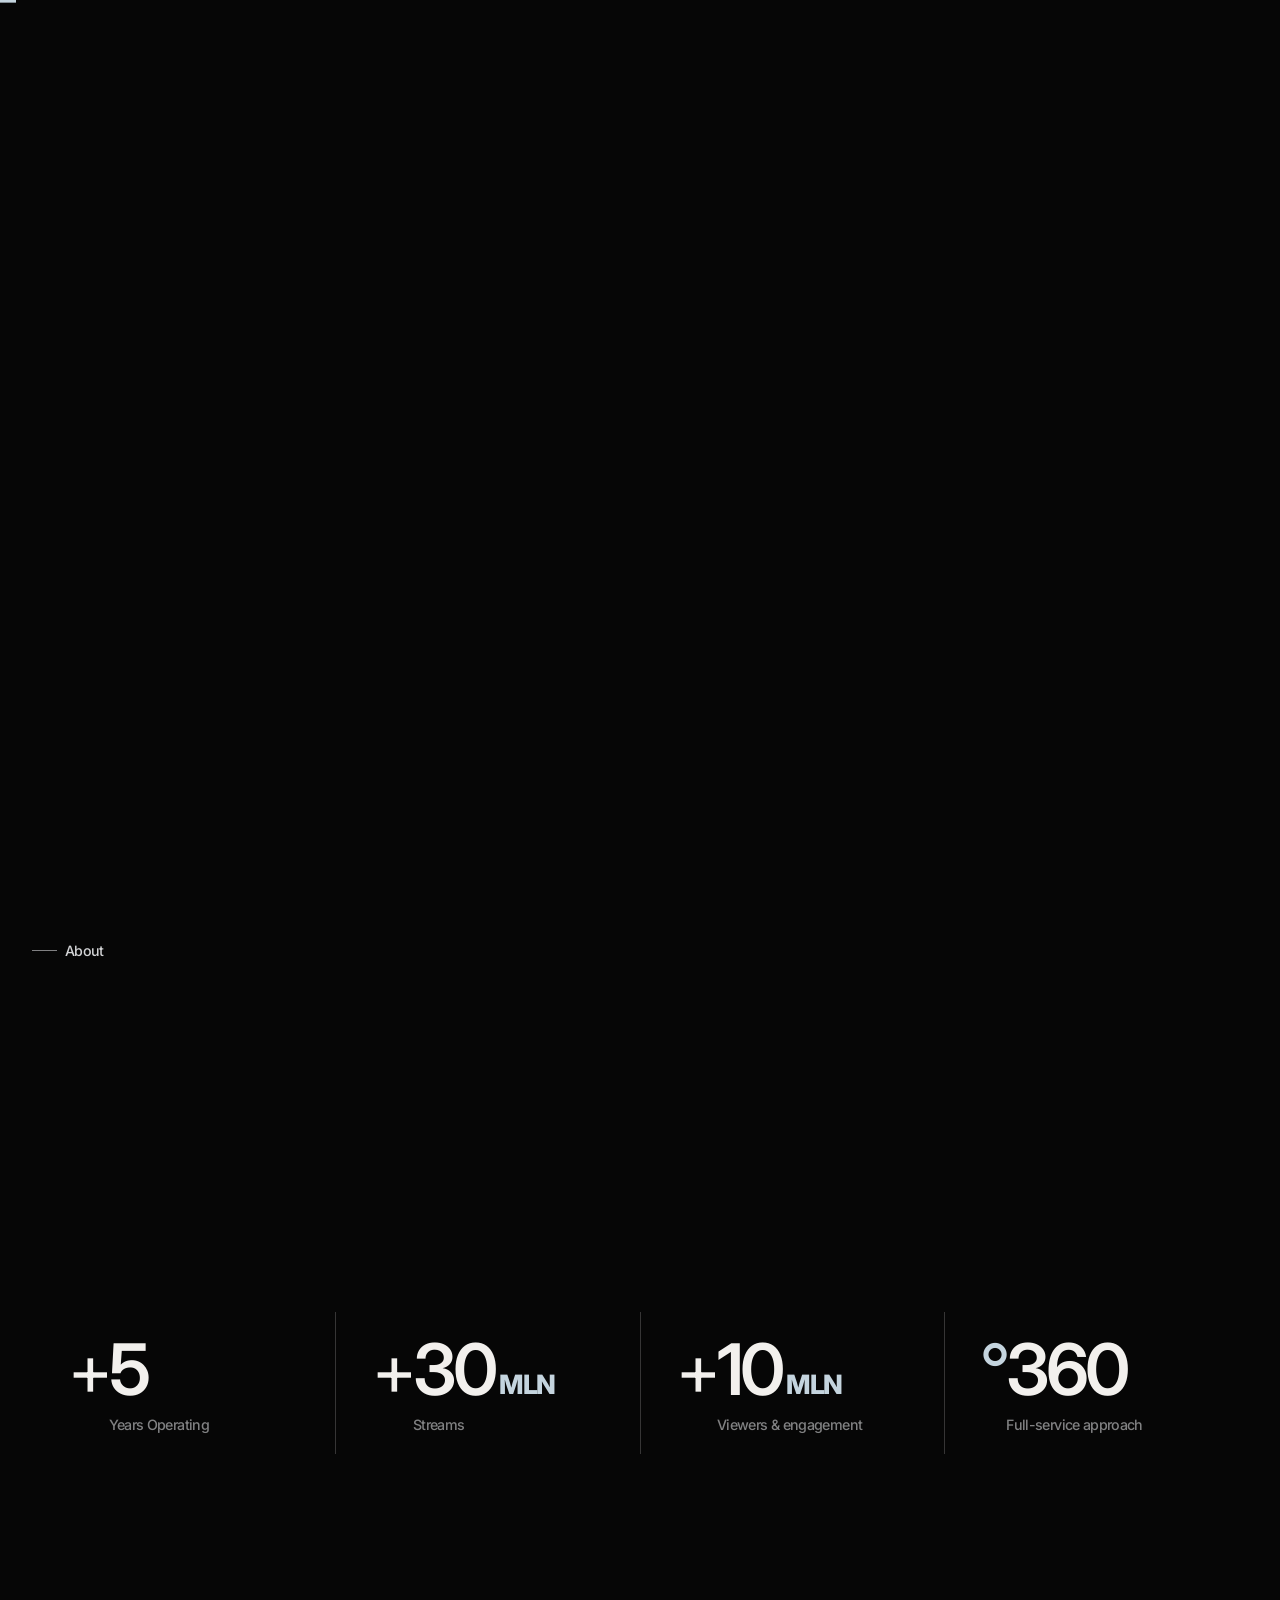
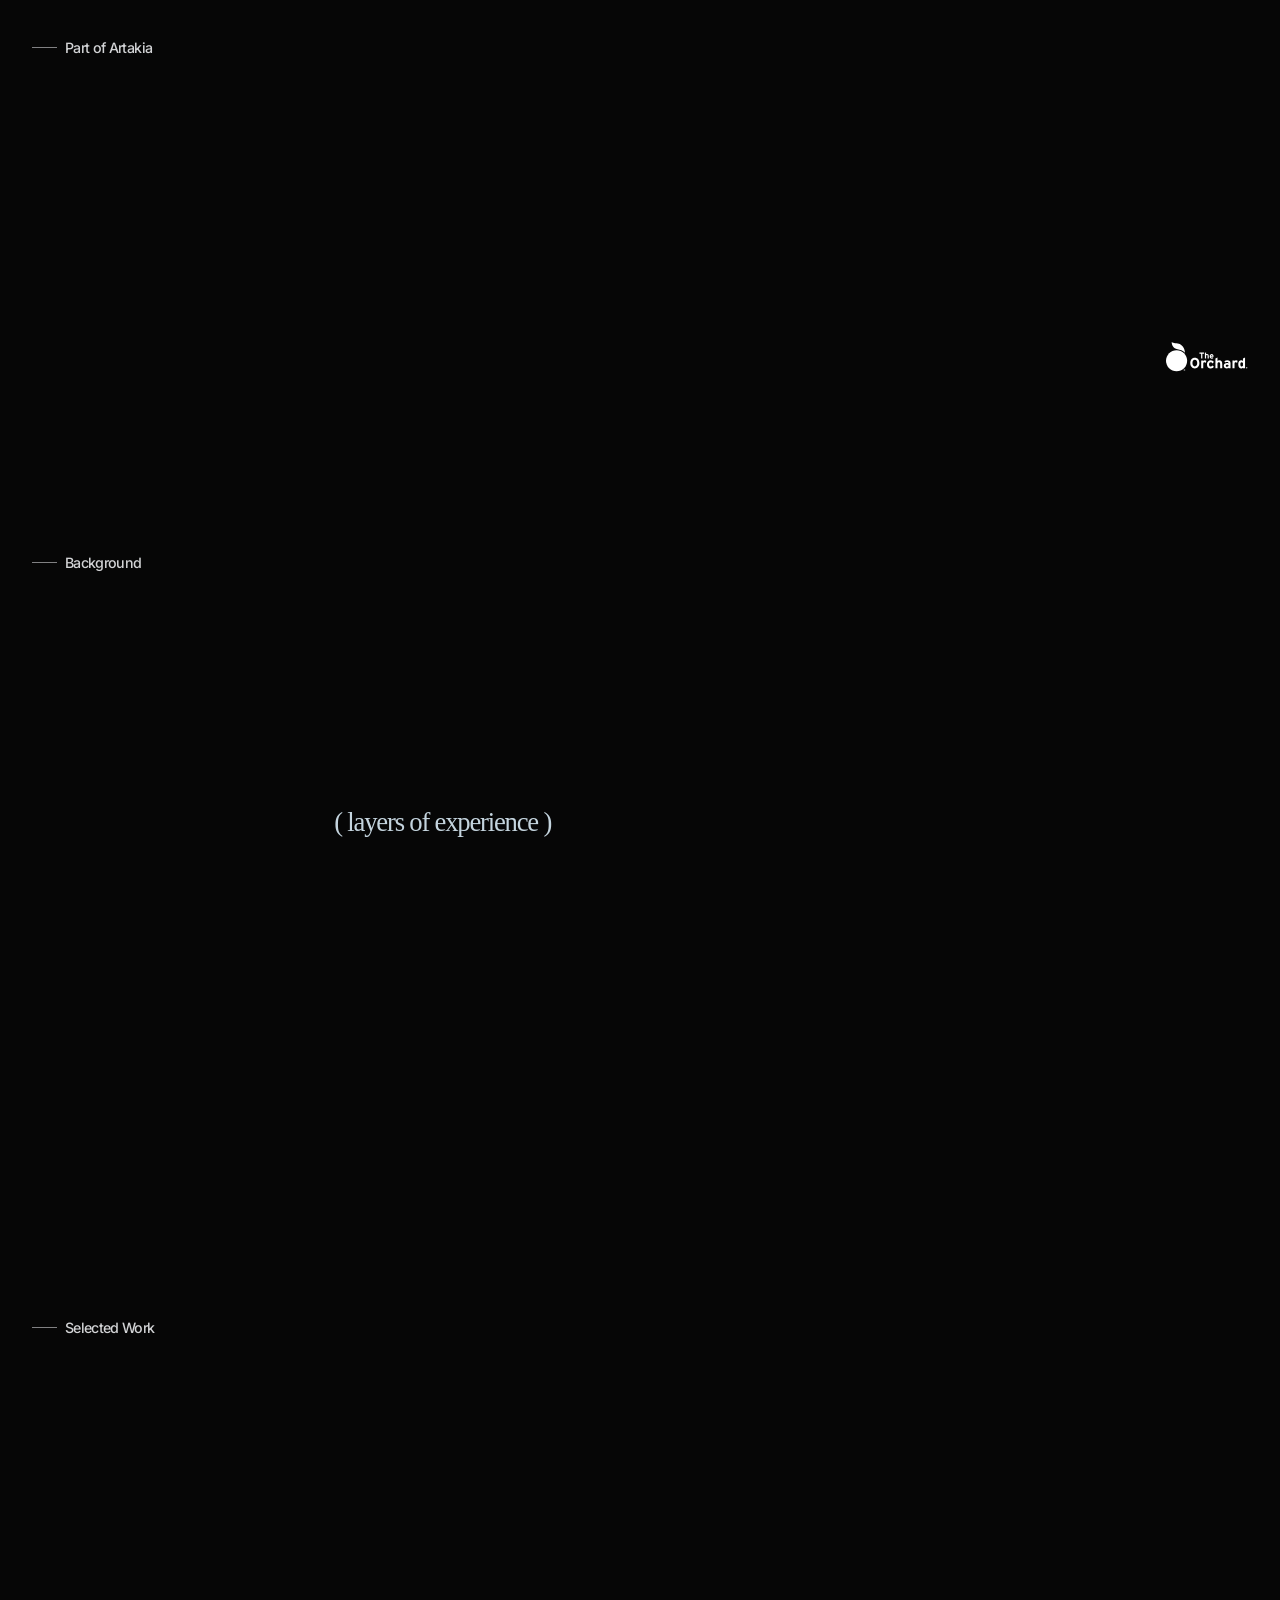
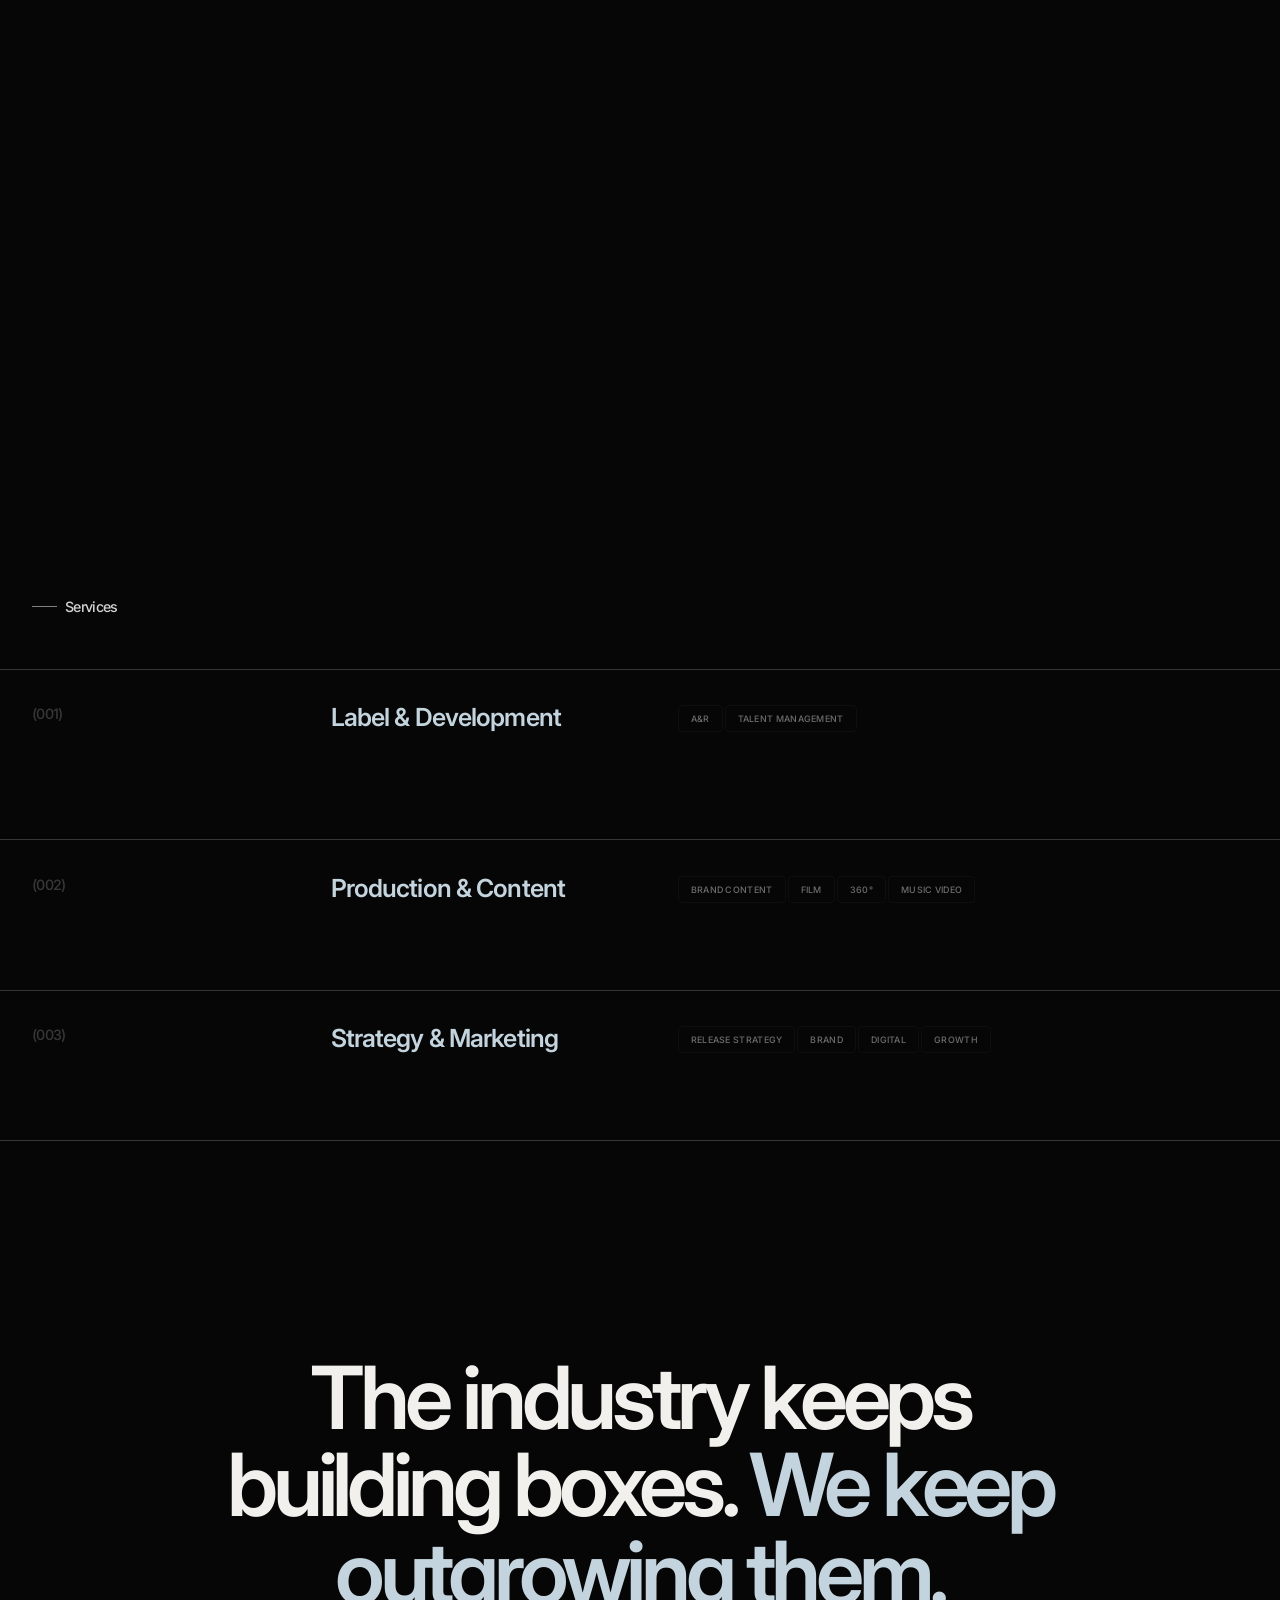
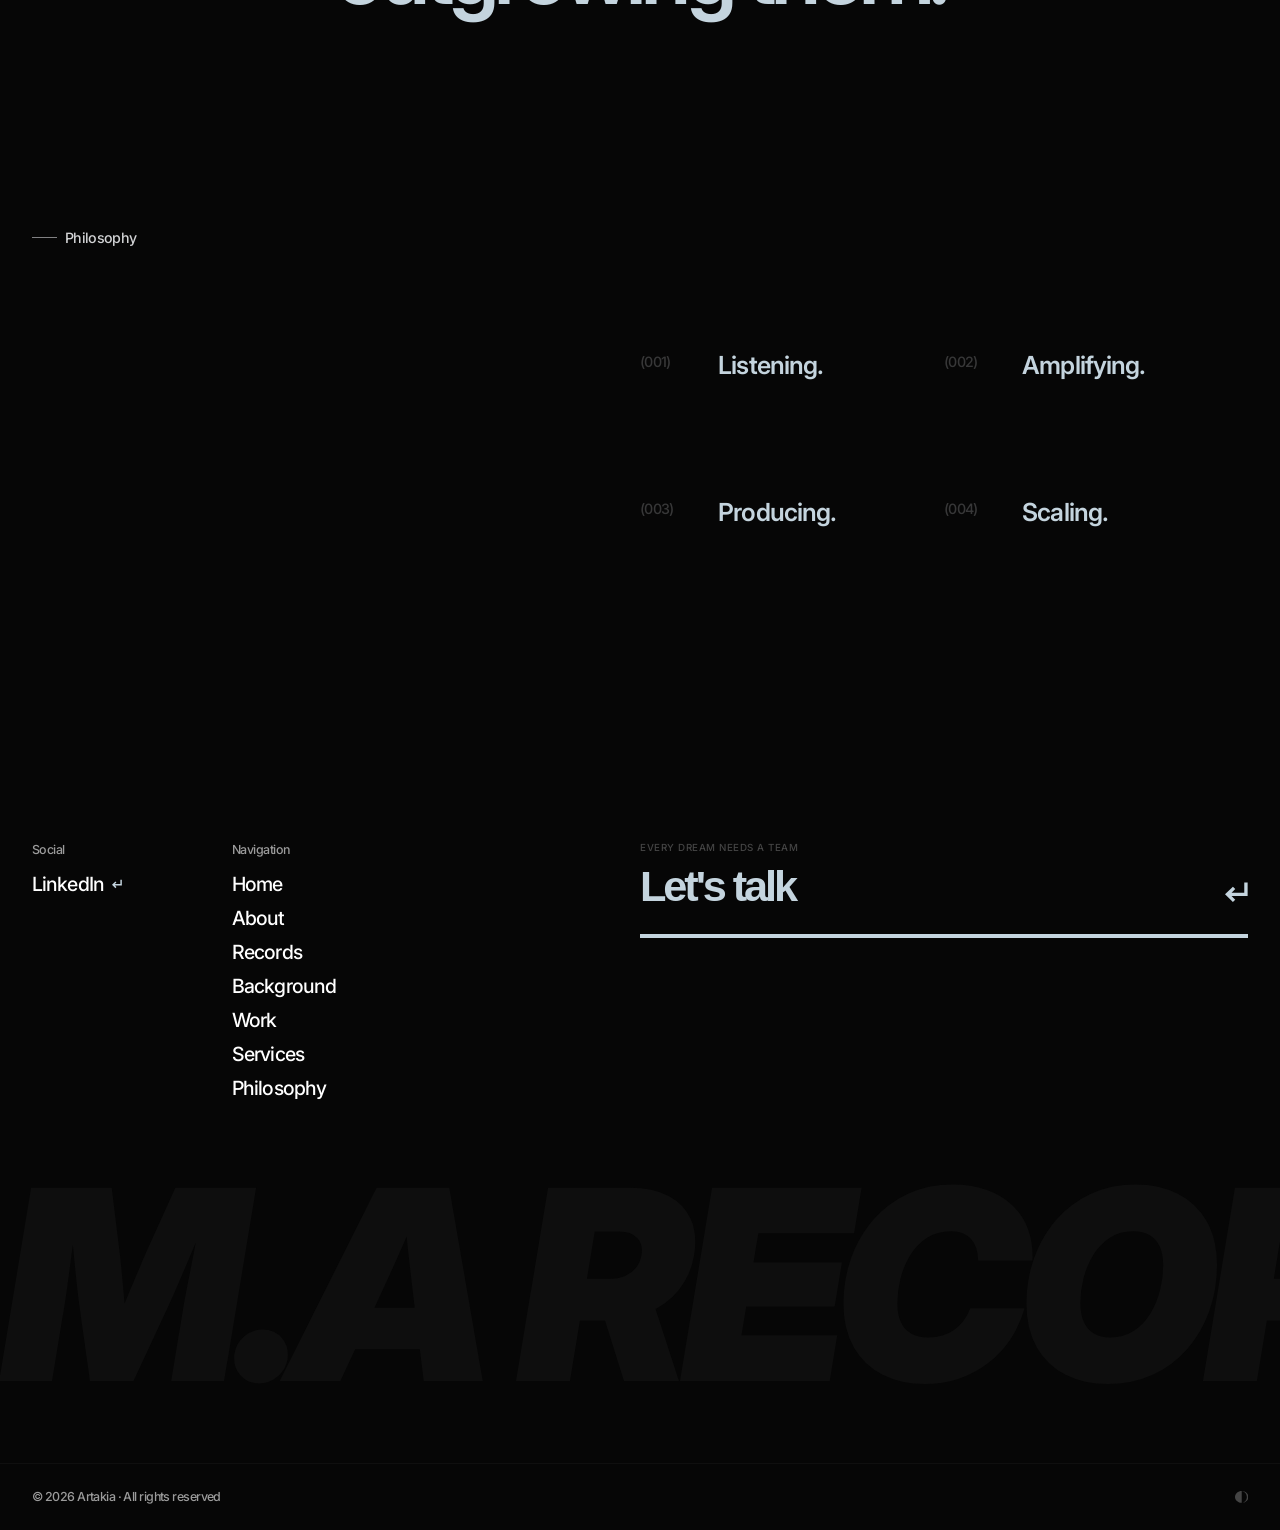
==== commit 78bfb5dd: "Fix intermittent Safari video autoplay — reliable play detection - Add explicit autoplay=1&muted=1&p" ====
--- a/index.html
+++ b/index.html
@@ -365,7 +365,7 @@
     <span class="label-text">Selected Work</span>
   </div>
   <div class="video-box video-box--tall">
-    <iframe src="https://player.vimeo.com/video/1211681422?background=1&amp;loop=1&amp;quality=1080p"
+    <iframe src="https://player.vimeo.com/video/1211681422?background=1&amp;autoplay=1&amp;muted=1&amp;loop=1&amp;quality=1080p&amp;playsinline=1"
       frameborder="0"
       allow="autoplay; fullscreen; picture-in-picture"
       title="#Final_1125"></iframe>
--- a/assets/css/style.css
+++ b/assets/css/style.css
@@ -1081,6 +1081,7 @@
 
   /* Footer wordmark — slightly lighter than desktop dark-on-dark */
   .footer-wordmark-text { font-size: 6em; color: rgba(242, 240, 237, 0.14); }
+  .footer-wordmark-star { width: 1.5em; height: 1.5em; }
 
   /* Logo cards — slightly brighter on small screens */
   .logo-card { background: rgba(196, 212, 222, 0.08); }
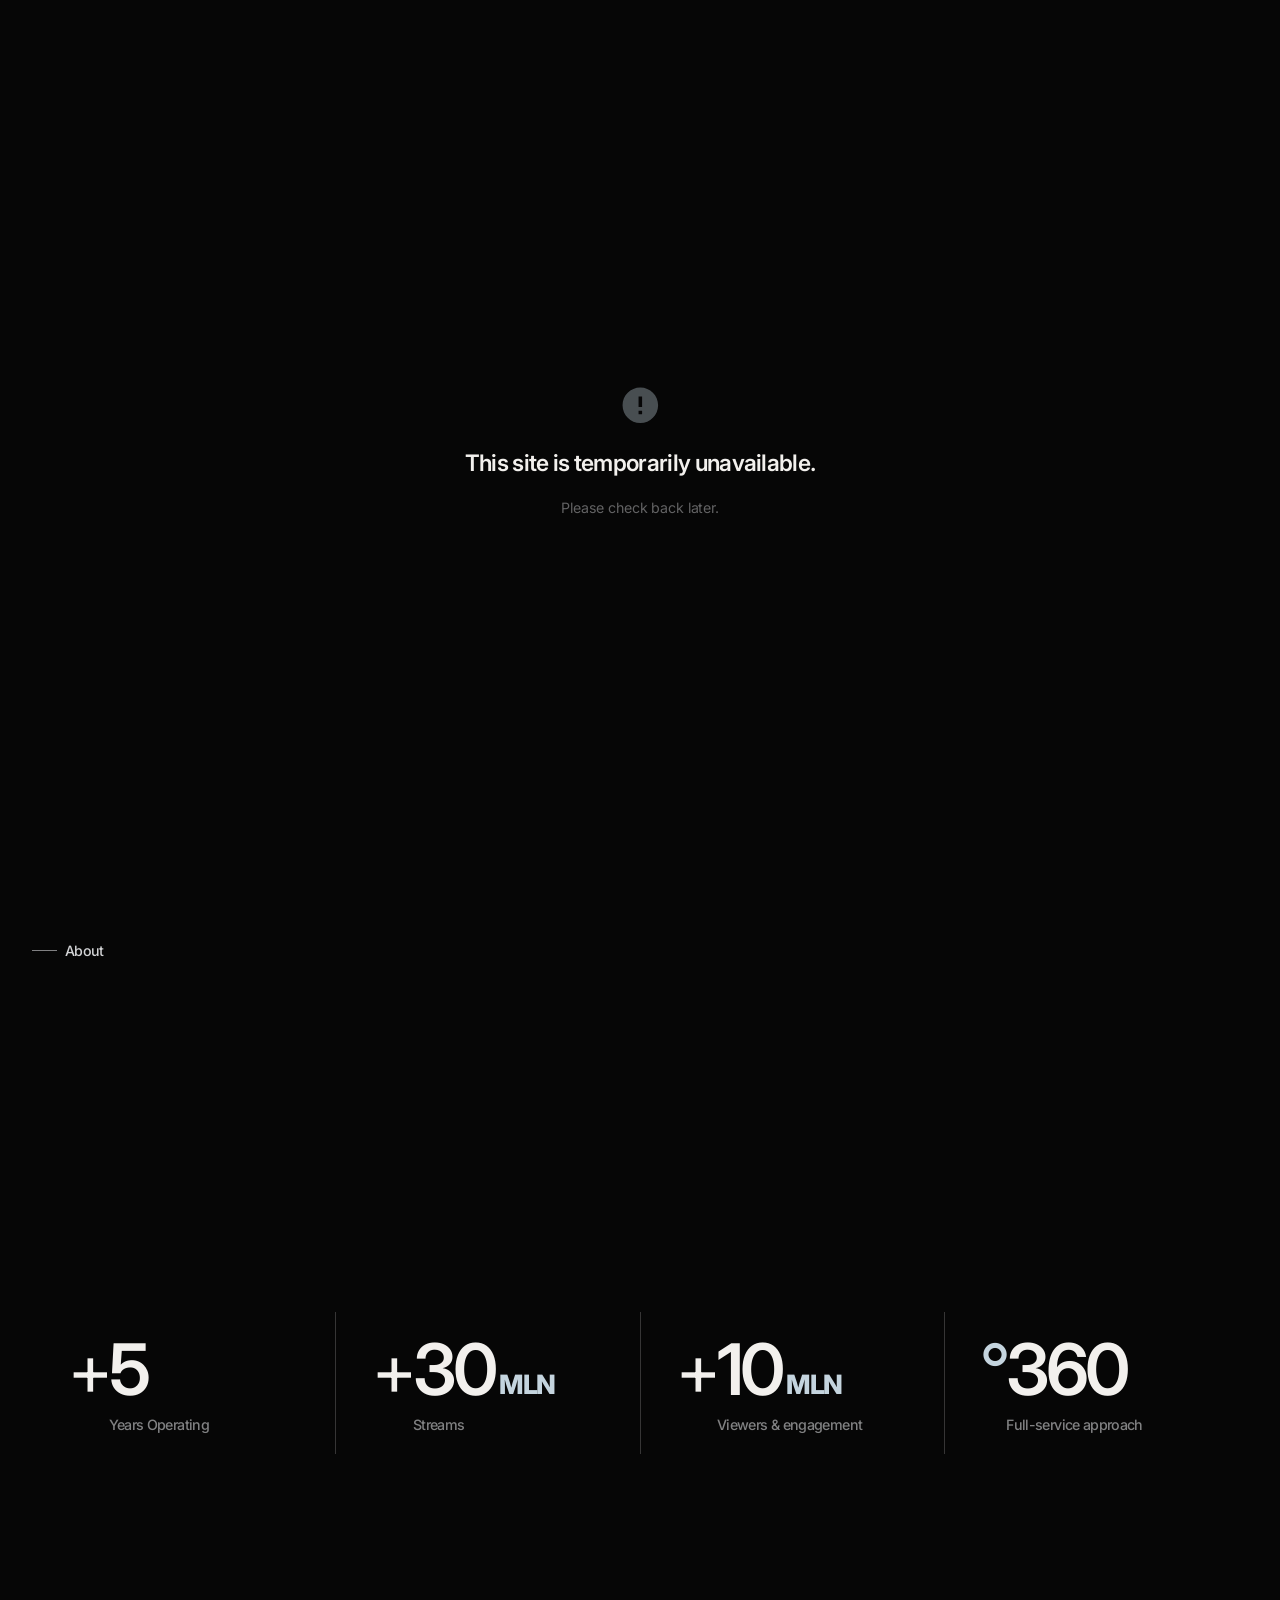
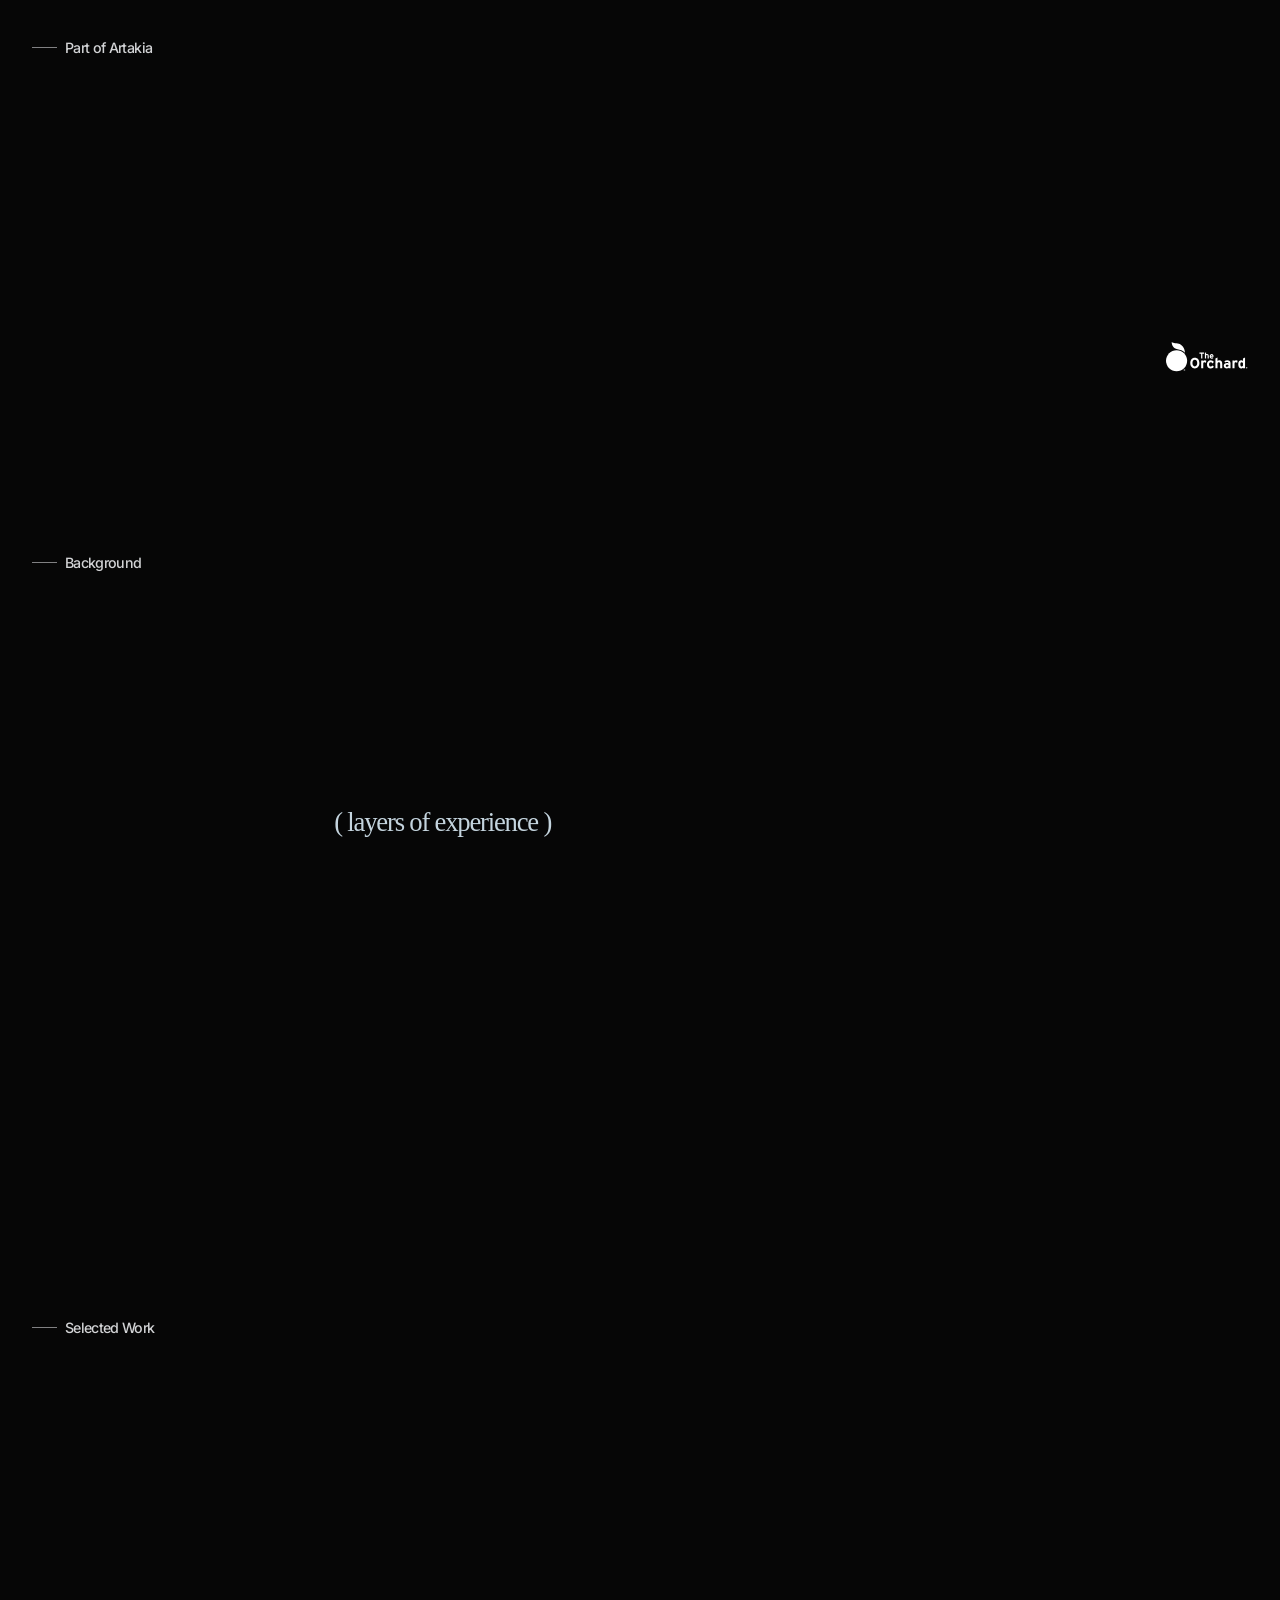
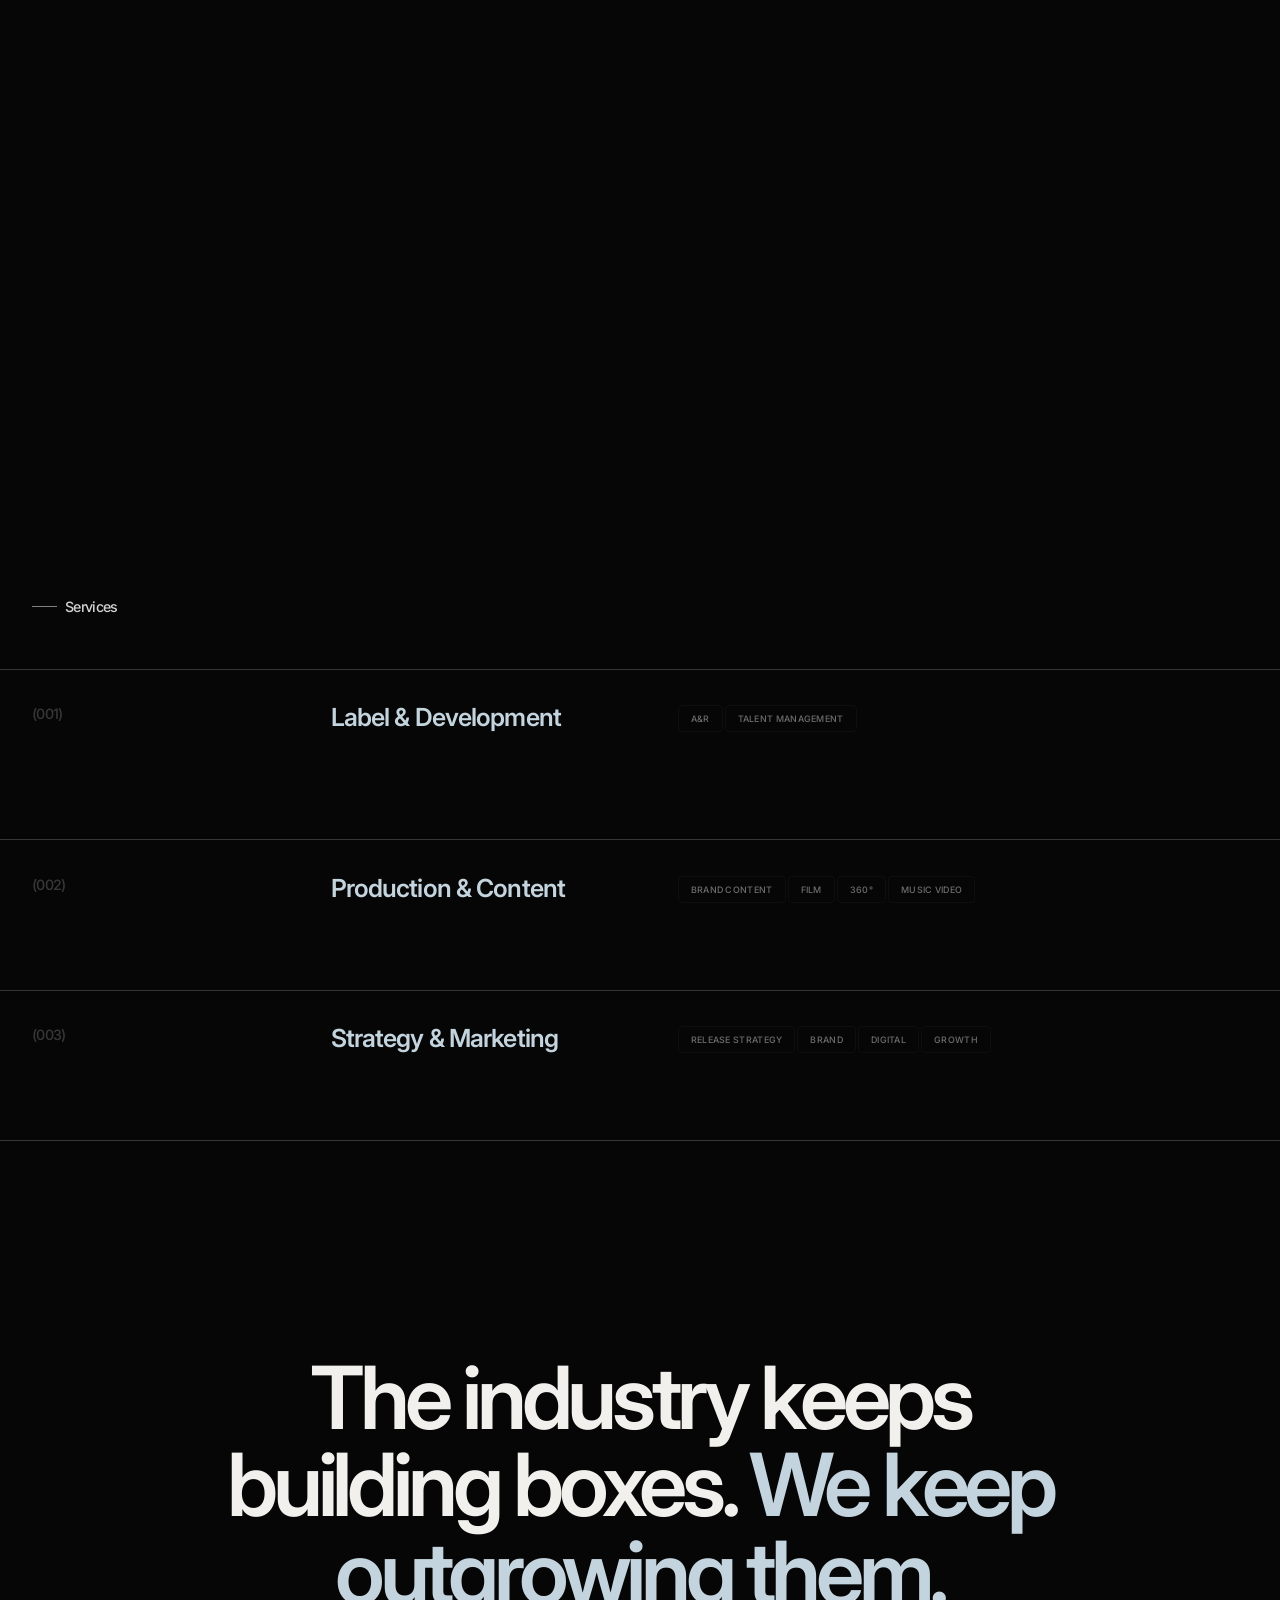
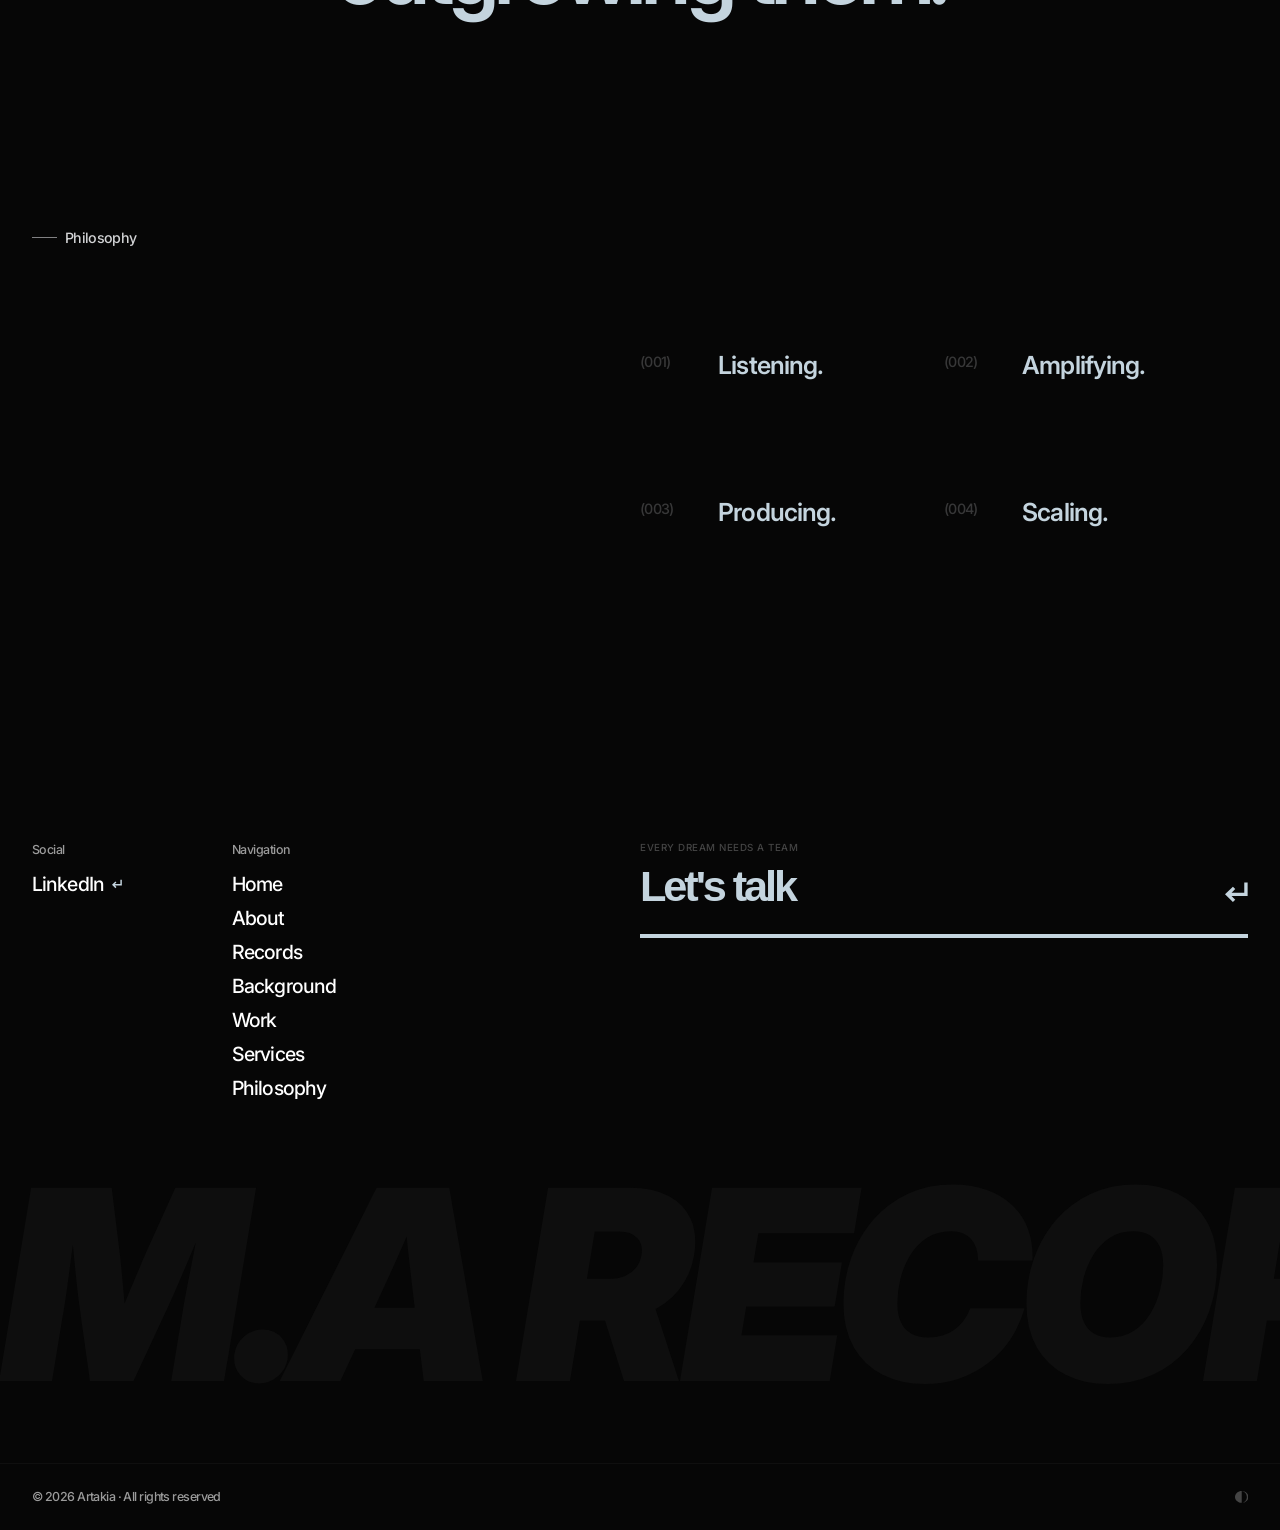
==== commit bb5e69ed: "Add temporary site block overlay (pending final payment) Co-Authored-By: Claude Sonnet 4.6 <noreply@" ====
--- a/index.html
+++ b/index.html
@@ -578,6 +578,14 @@
   </footer>
 </div>
 
+<!-- ▼▼▼ TEMP BLOCK — remove this div when final payment received ▼▼▼ -->
+<div style="position:fixed;inset:0;z-index:99999;background:#060606;display:flex;flex-direction:column;align-items:center;justify-content:center;gap:1.5rem;padding:2rem;text-align:center;font-family:-apple-system,BlinkMacSystemFont,'Inter',sans-serif;">
+  <svg style="width:3rem;opacity:.35" viewBox="0 0 24 24" fill="none" xmlns="http://www.w3.org/2000/svg"><path d="M12 2C6.48 2 2 6.48 2 12s4.48 10 10 10 10-4.48 10-10S17.52 2 12 2zm1 15h-2v-2h2v2zm0-4h-2V7h2v6z" fill="#c4d4de"/></svg>
+  <p style="color:#f2f0ed;font-size:clamp(1.1rem,3vw,1.6rem);font-weight:600;letter-spacing:-.03em;margin:0;line-height:1.3">This site is temporarily unavailable.</p>
+  <p style="color:rgba(210,211,213,.45);font-size:clamp(.8rem,2vw,1rem);font-weight:400;letter-spacing:-.01em;margin:0">Please check back later.</p>
+</div>
+<!-- ▲▲▲ TEMP BLOCK END ▲▲▲ -->
+
 <div data-sc="" class="sc-cursor">
   <div class="cursor-scramble">
     <span data-cursor-text-target="" class="cursor-scramble__text">website by OD</span>
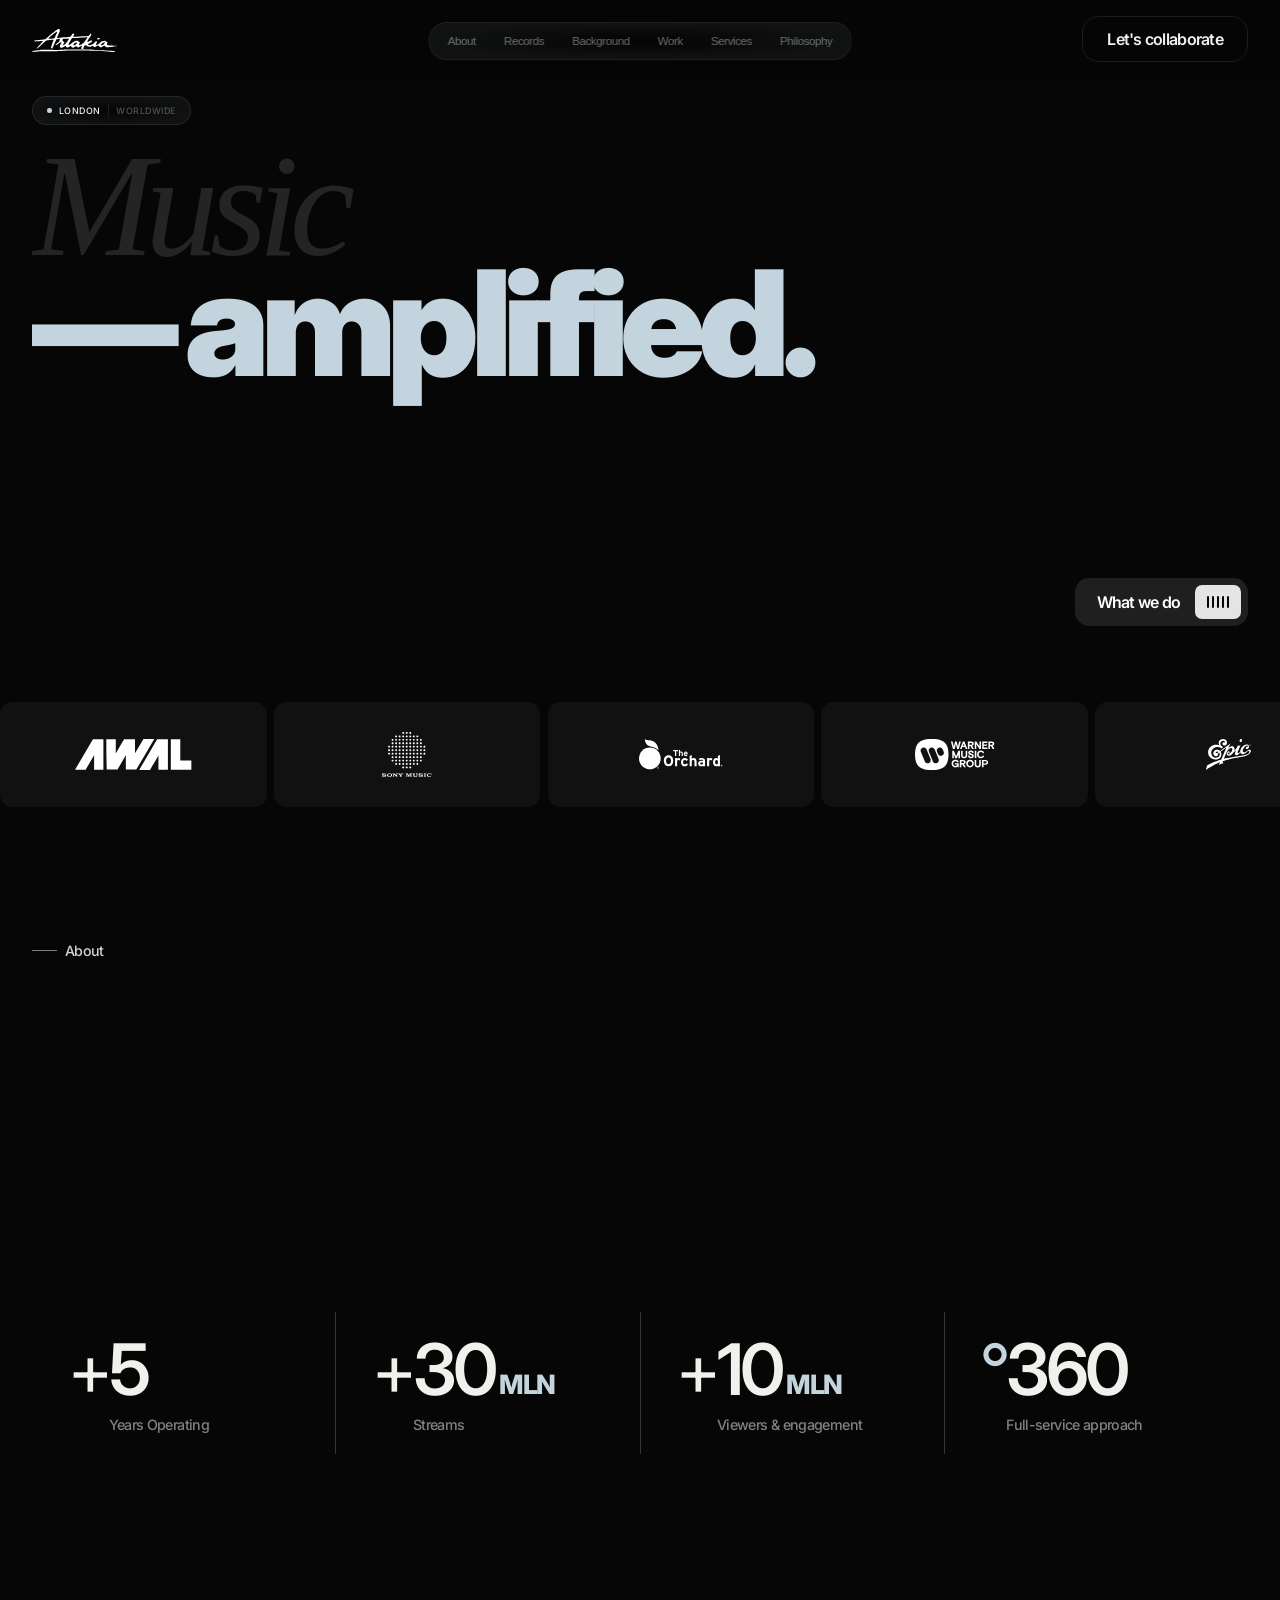
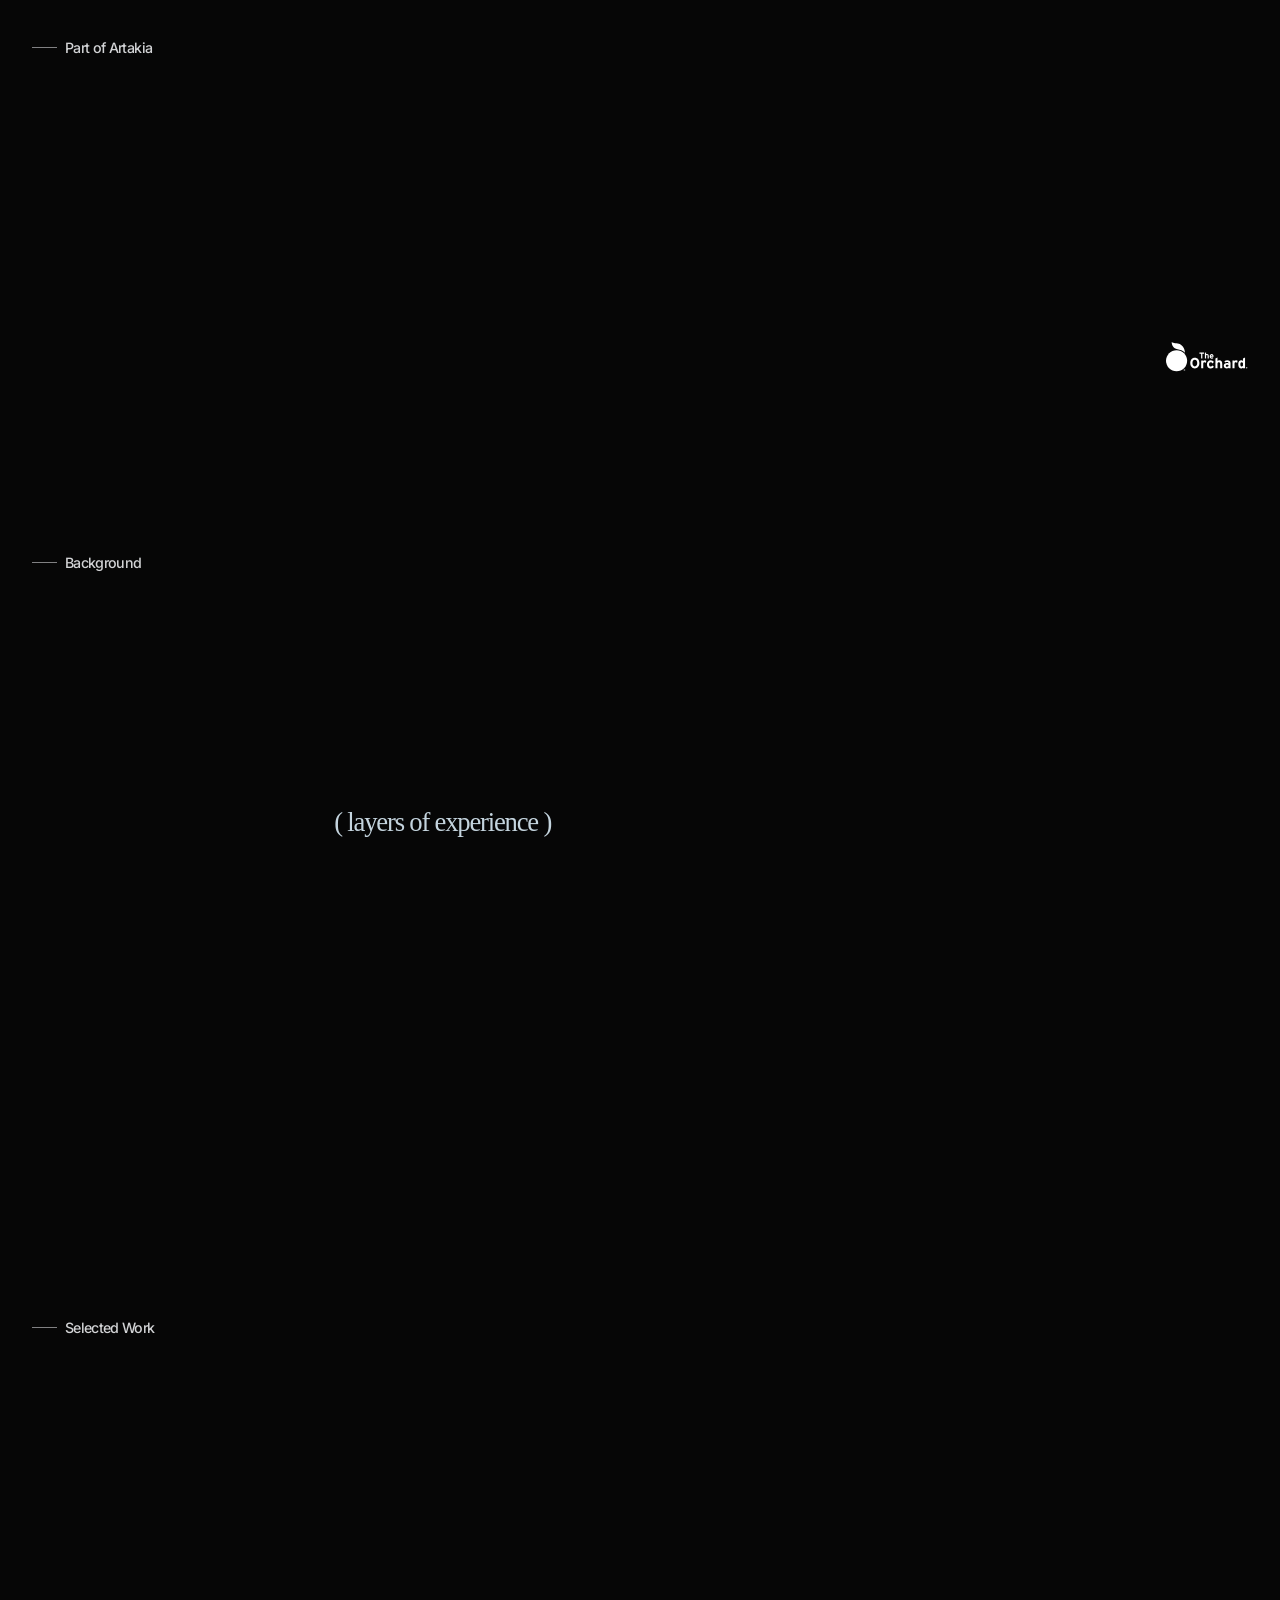
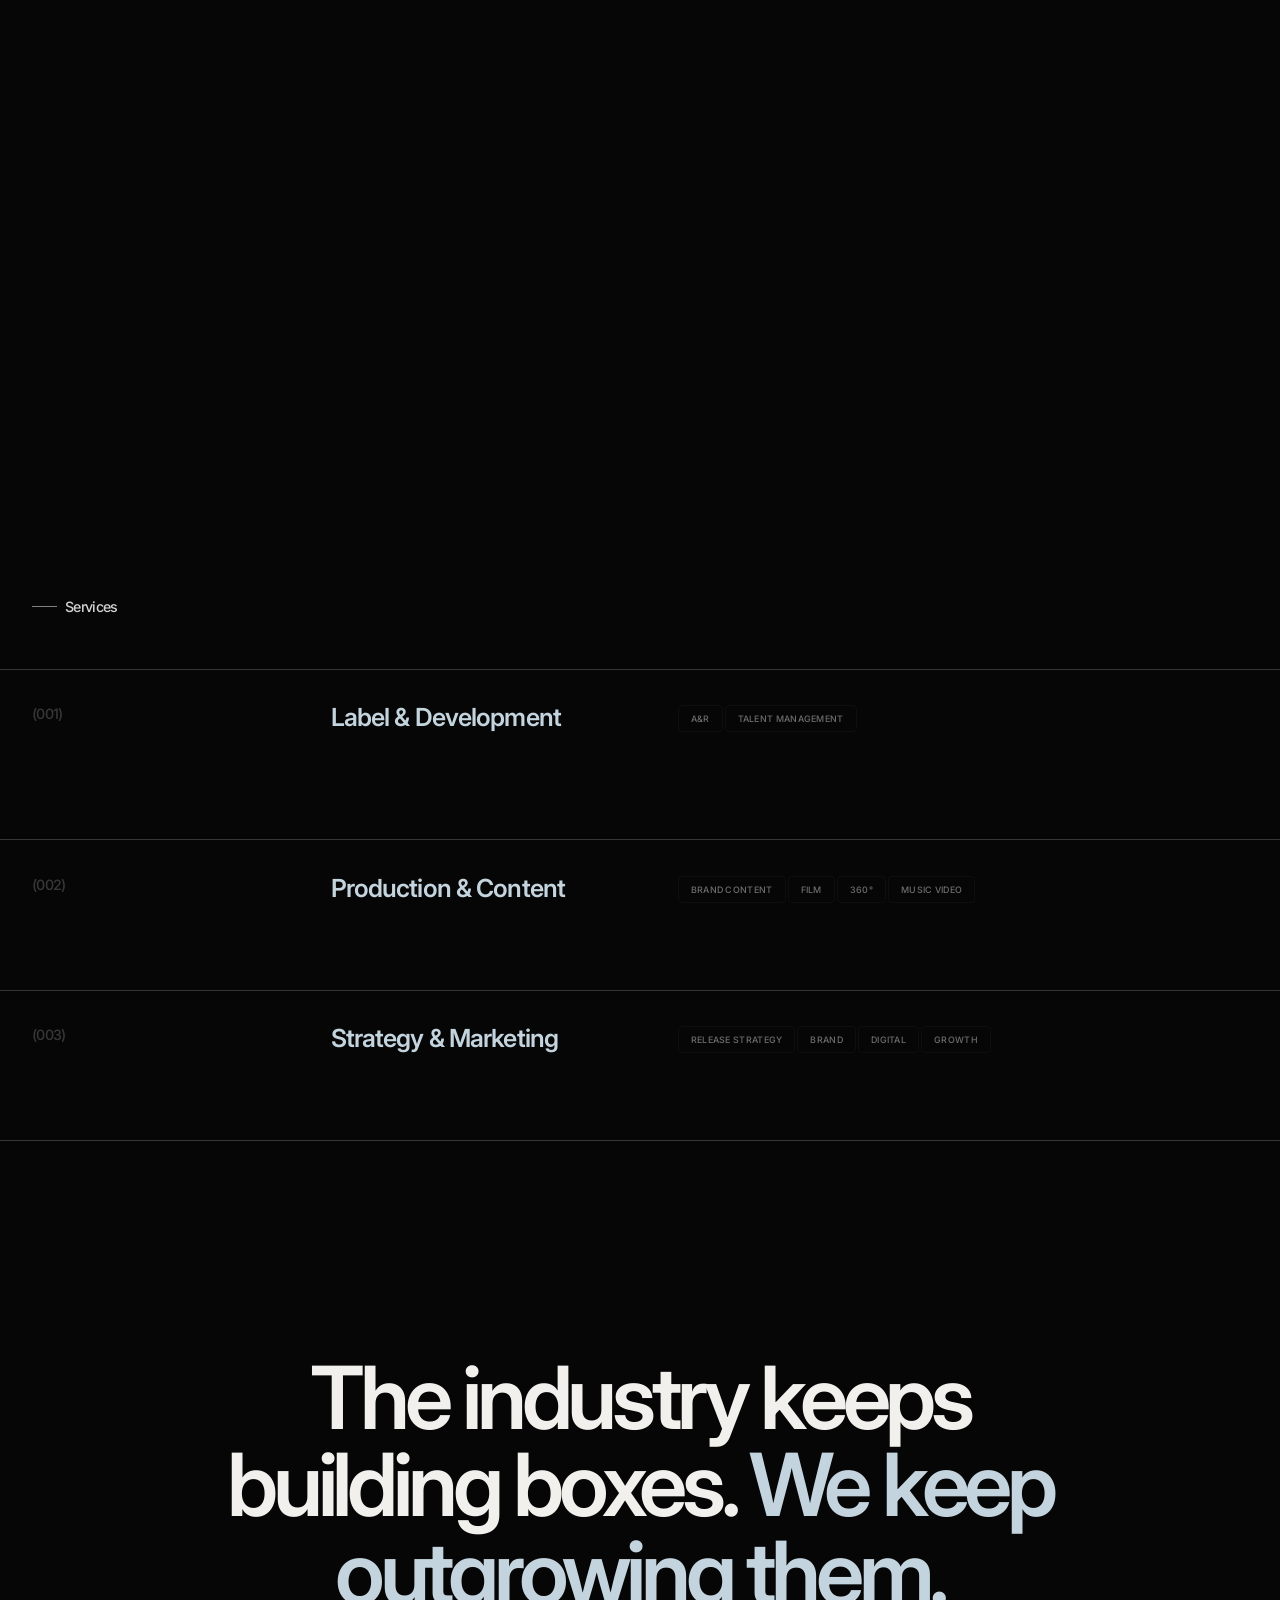
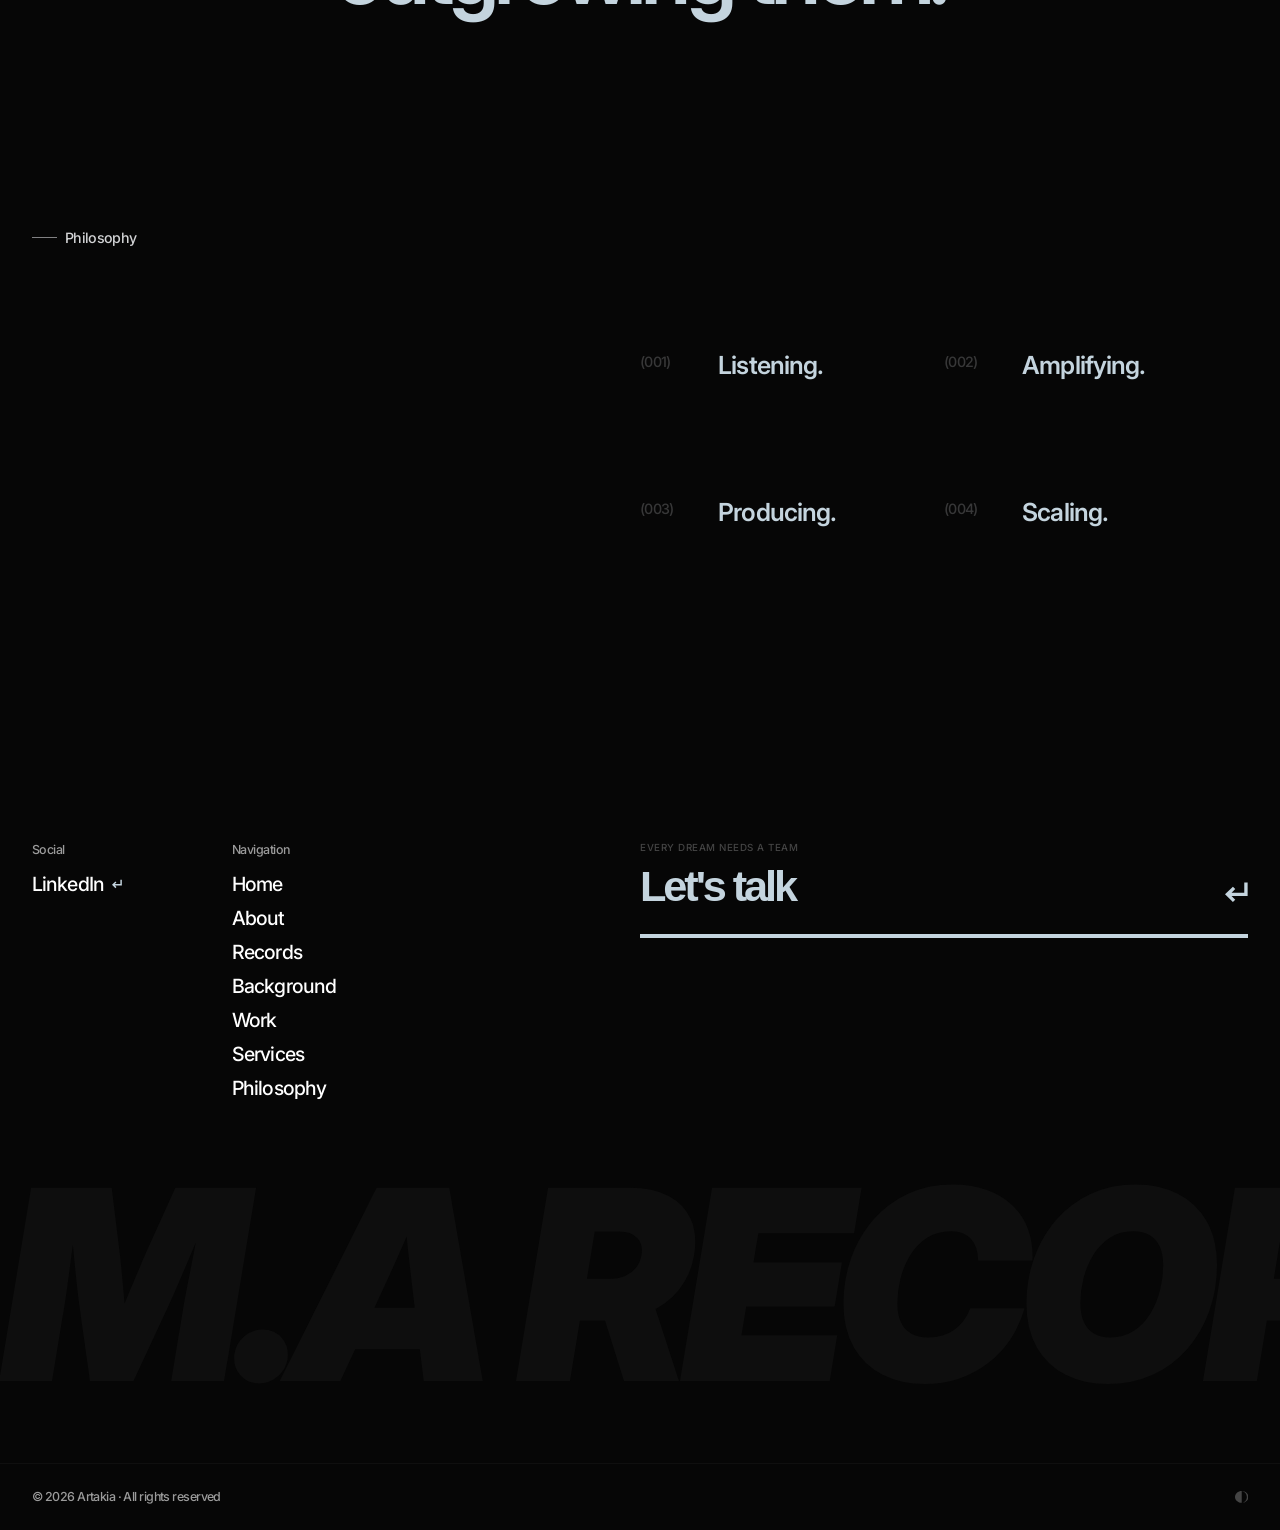
==== commit 01fb109d: "Remove temporary site block overlay Co-Authored-By: Claude Sonnet 4.6 <noreply@anthropic.com>" ====
--- a/index.html
+++ b/index.html
@@ -578,13 +578,6 @@
   </footer>
 </div>
 
-<!-- ▼▼▼ TEMP BLOCK — remove this div when final payment received ▼▼▼ -->
-<div style="position:fixed;inset:0;z-index:99999;background:#060606;display:flex;flex-direction:column;align-items:center;justify-content:center;gap:1.5rem;padding:2rem;text-align:center;font-family:-apple-system,BlinkMacSystemFont,'Inter',sans-serif;">
-  <svg style="width:3rem;opacity:.35" viewBox="0 0 24 24" fill="none" xmlns="http://www.w3.org/2000/svg"><path d="M12 2C6.48 2 2 6.48 2 12s4.48 10 10 10 10-4.48 10-10S17.52 2 12 2zm1 15h-2v-2h2v2zm0-4h-2V7h2v6z" fill="#c4d4de"/></svg>
-  <p style="color:#f2f0ed;font-size:clamp(1.1rem,3vw,1.6rem);font-weight:600;letter-spacing:-.03em;margin:0;line-height:1.3">This site is temporarily unavailable.</p>
-  <p style="color:rgba(210,211,213,.45);font-size:clamp(.8rem,2vw,1rem);font-weight:400;letter-spacing:-.01em;margin:0">Please check back later.</p>
-</div>
-<!-- ▲▲▲ TEMP BLOCK END ▲▲▲ -->
 
 <div data-sc="" class="sc-cursor">
   <div class="cursor-scramble">
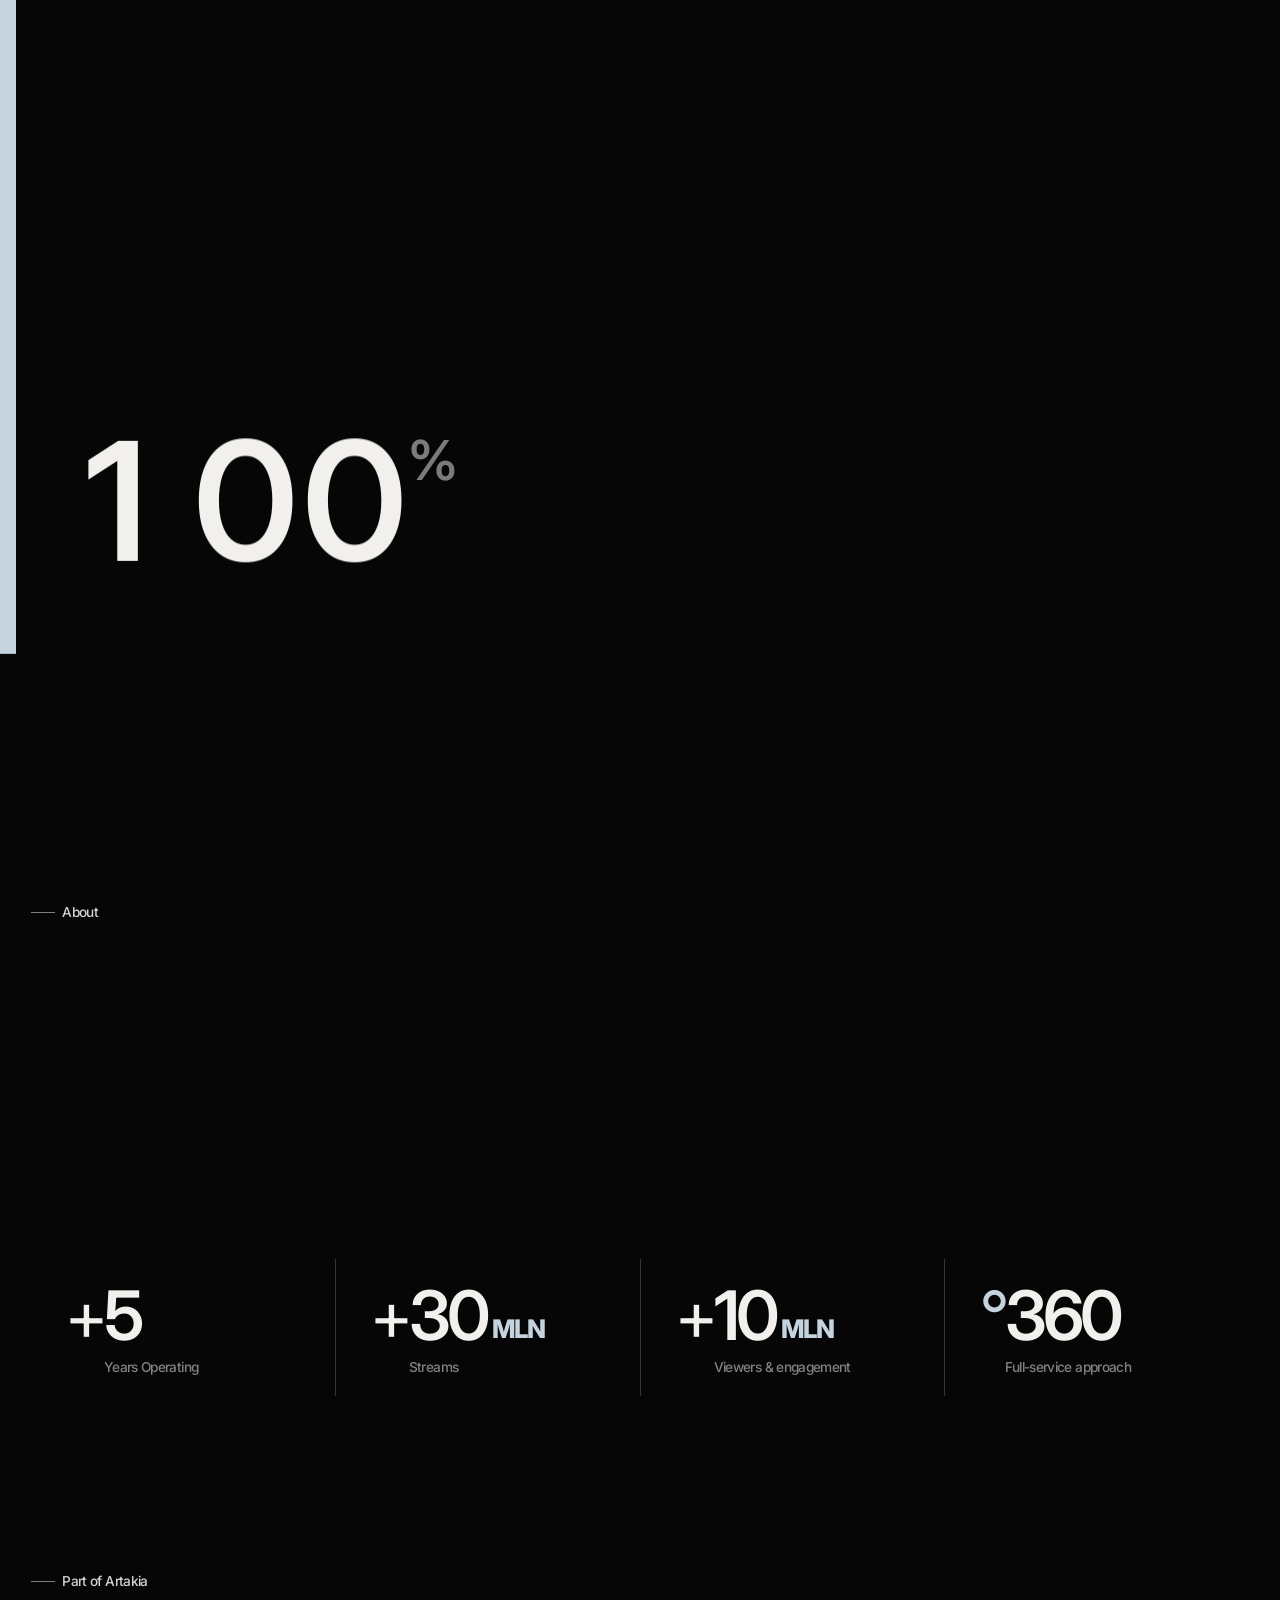
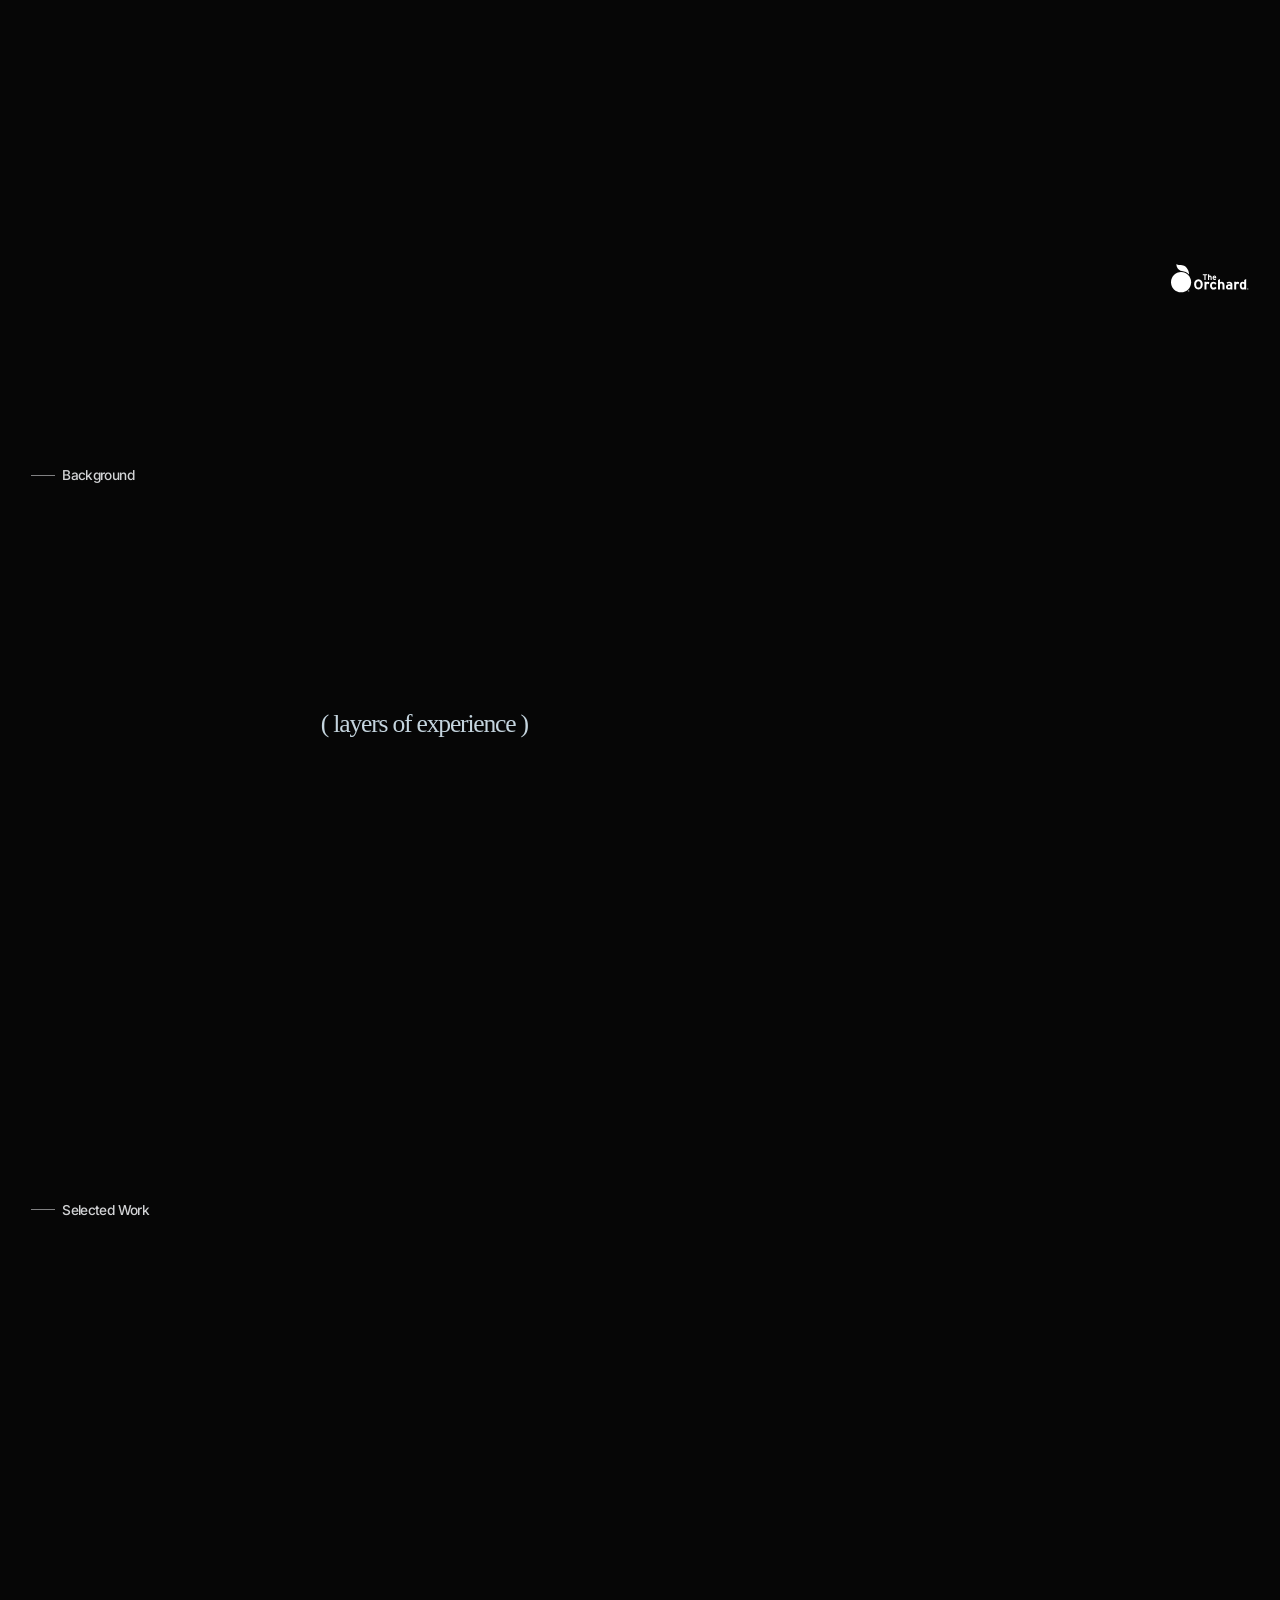
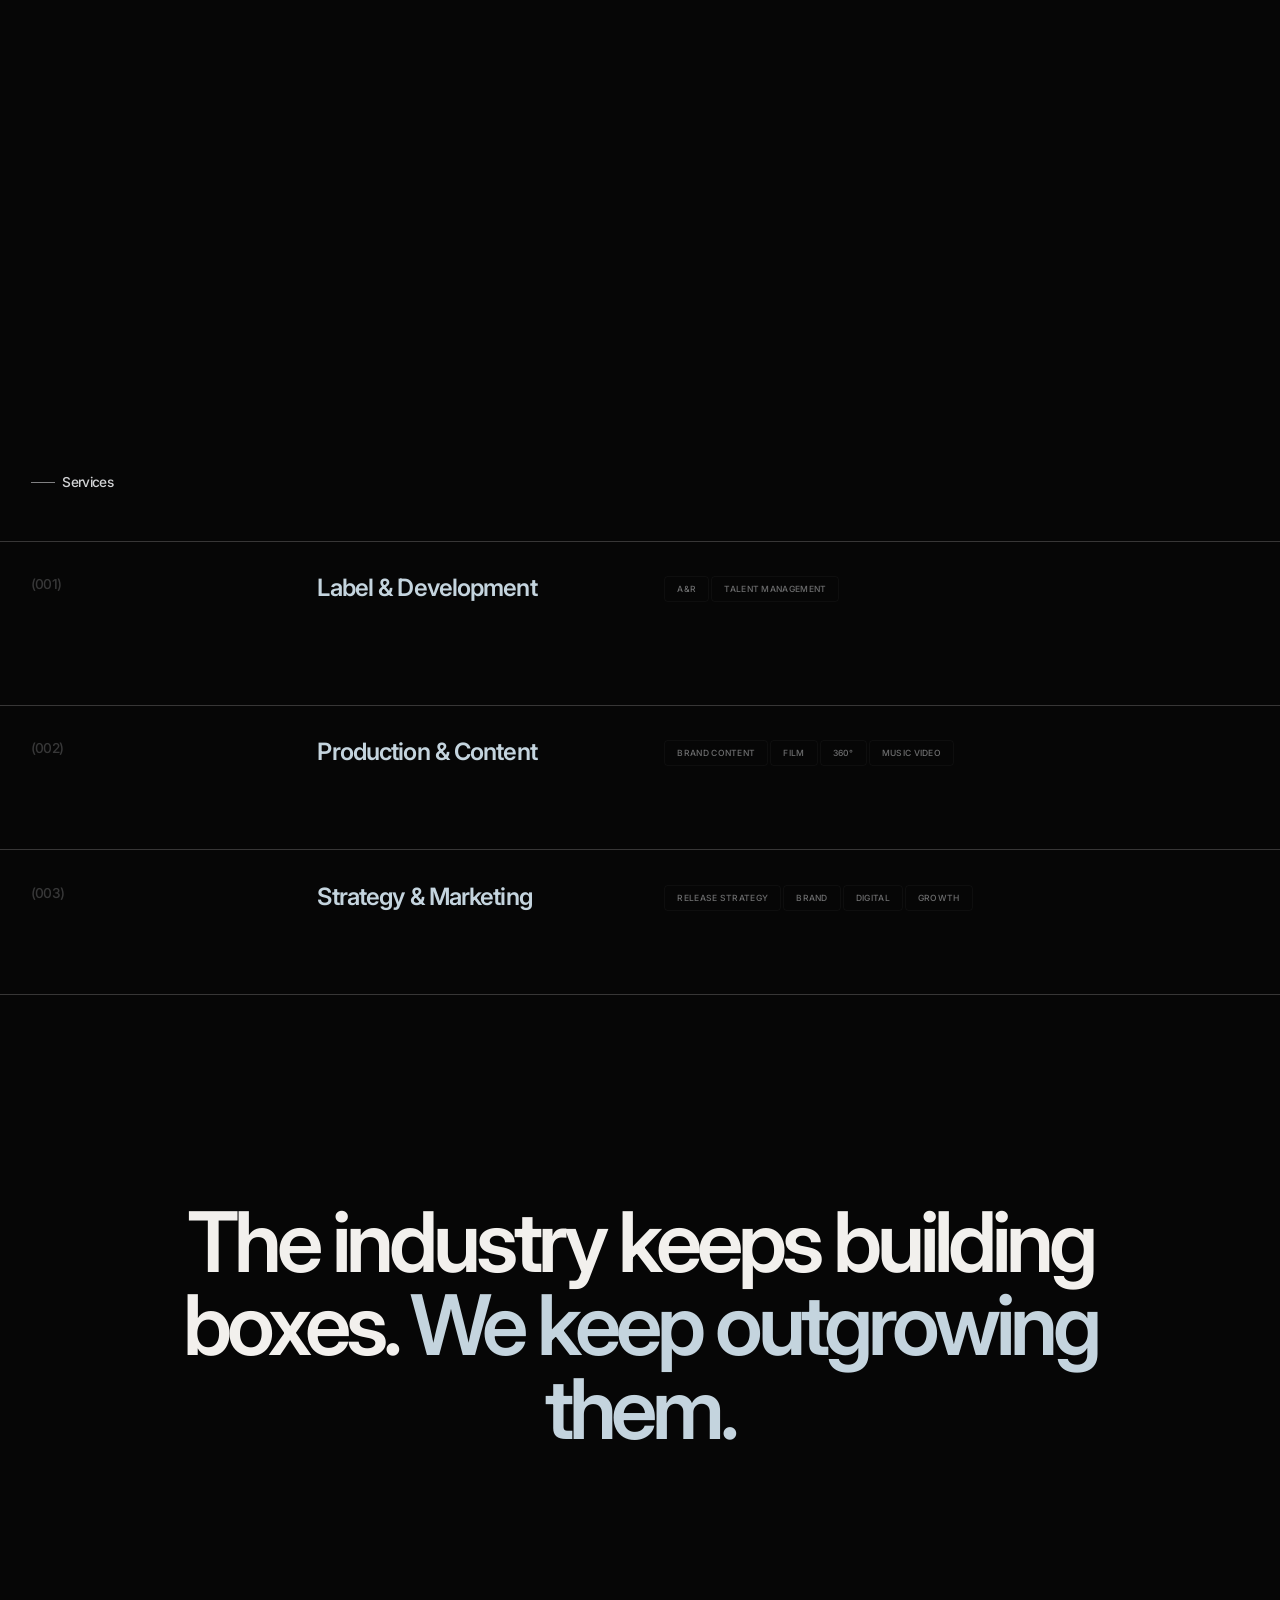
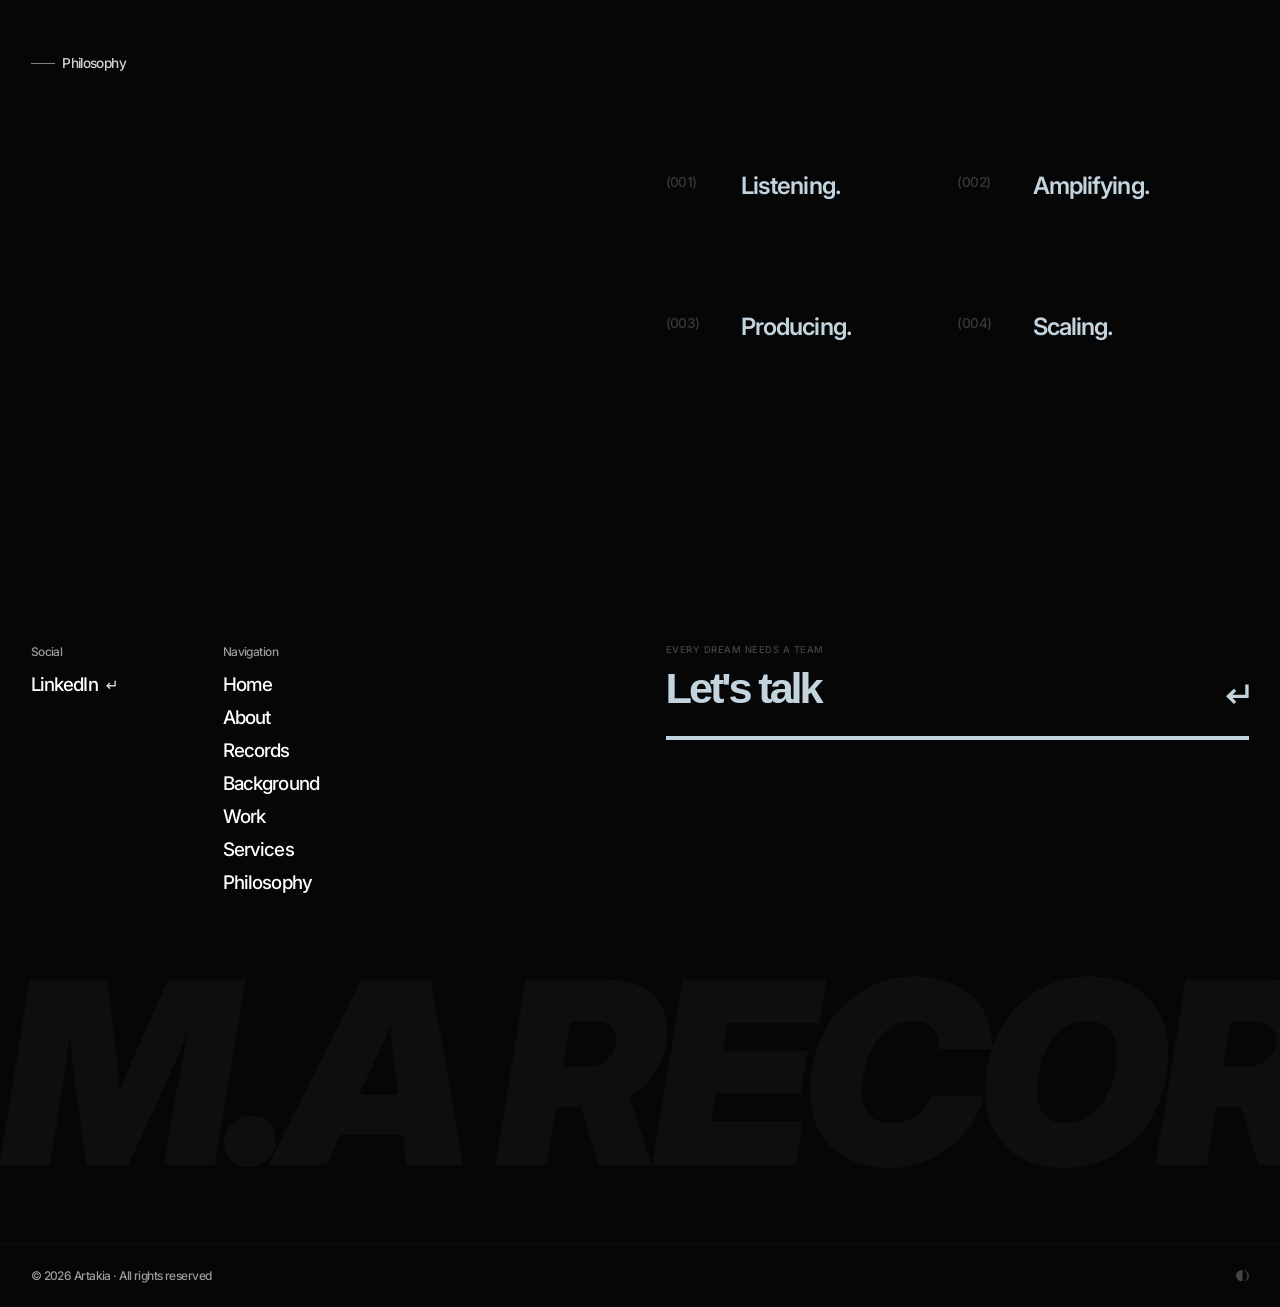
==== commit 352821ef: "Set desktop container-ideal to 1500 for more breathing room Co-Authored-By: Claude Sonnet 4.6 <norep" ====
--- a/index.html
+++ b/index.html
@@ -608,5 +608,6 @@
   }
 </script>
 
+
 </body>
 </html>
--- a/assets/css/style.css
+++ b/assets/css/style.css
@@ -6,7 +6,7 @@
 /* ── Osmo Scaling — Desktop (design: 1440px, base: 16px) */
 :root {
   --size-unit: 16;
-  --size-container-ideal: 1440;
+  --size-container-ideal: 1500;
   --size-container-min: 992px;
   --size-container-max: 1920px;
   --size-container: clamp(var(--size-container-min), 100vw, var(--size-container-max));
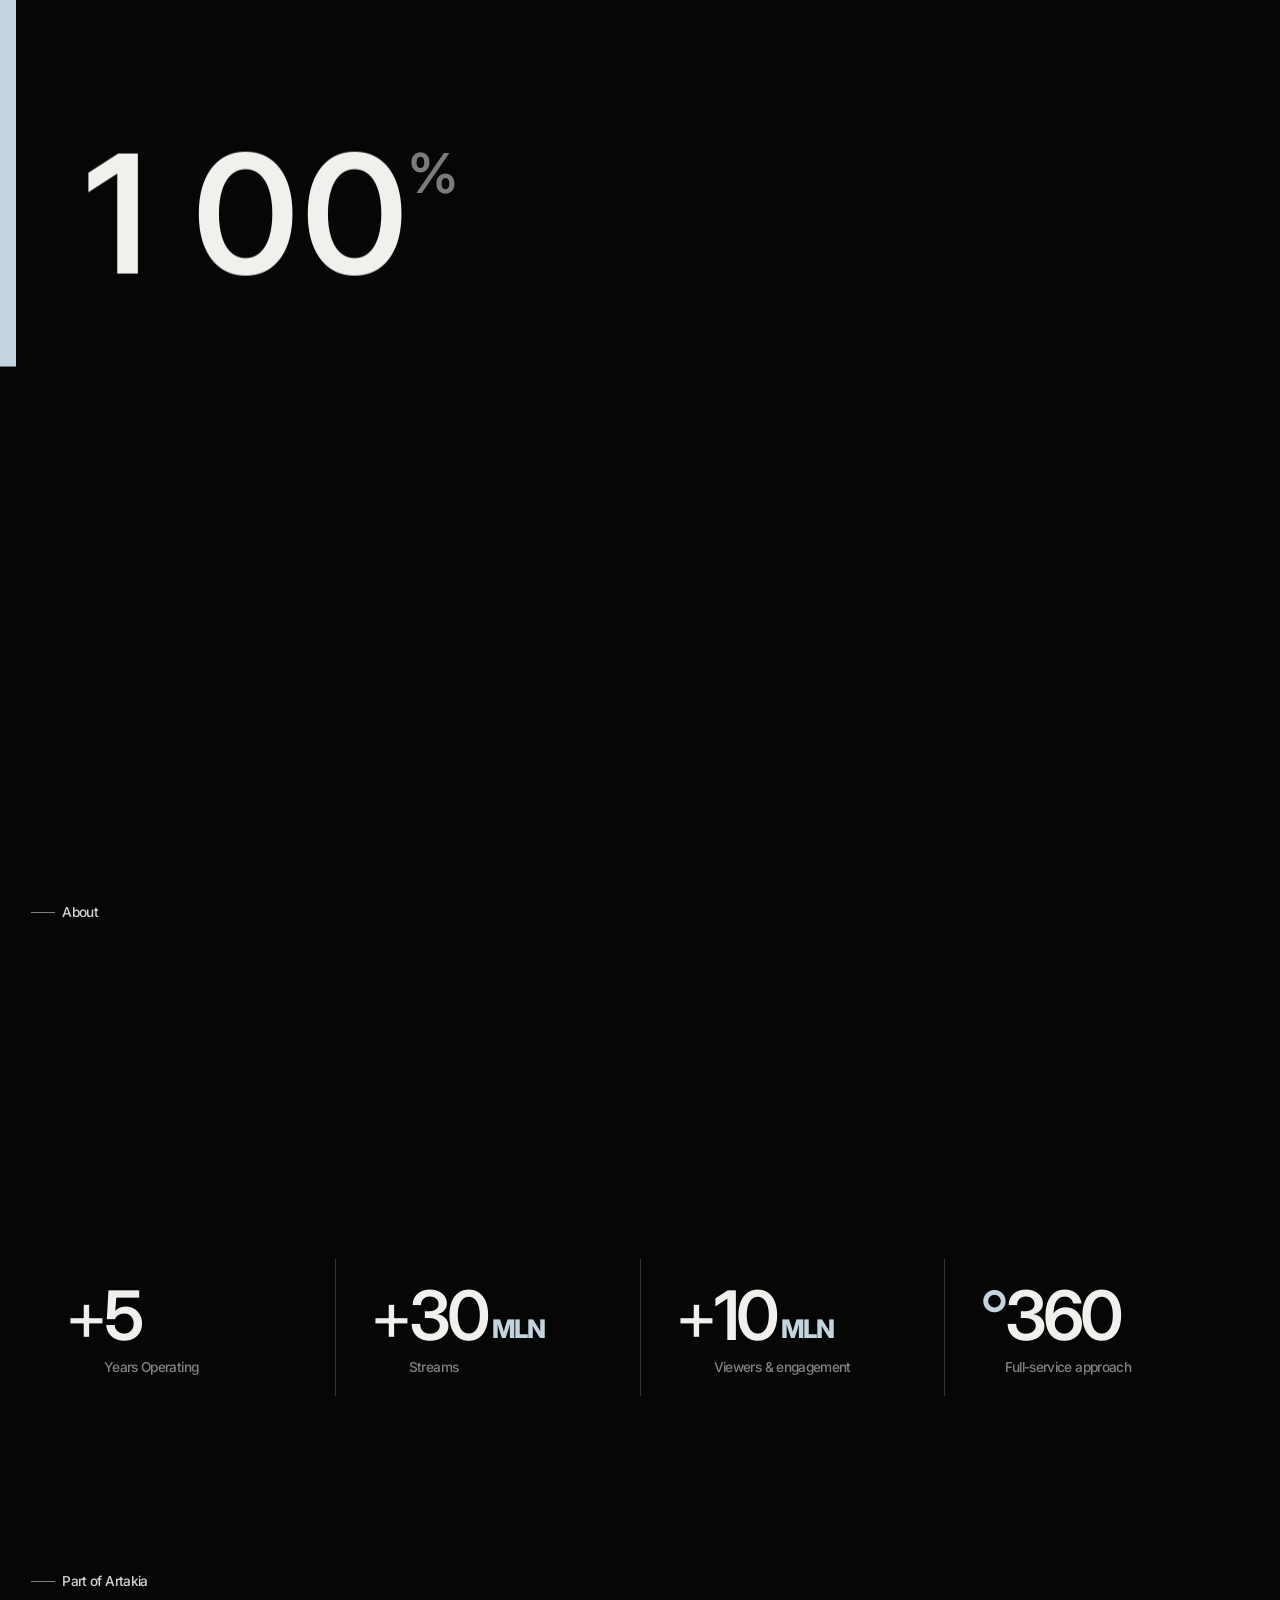
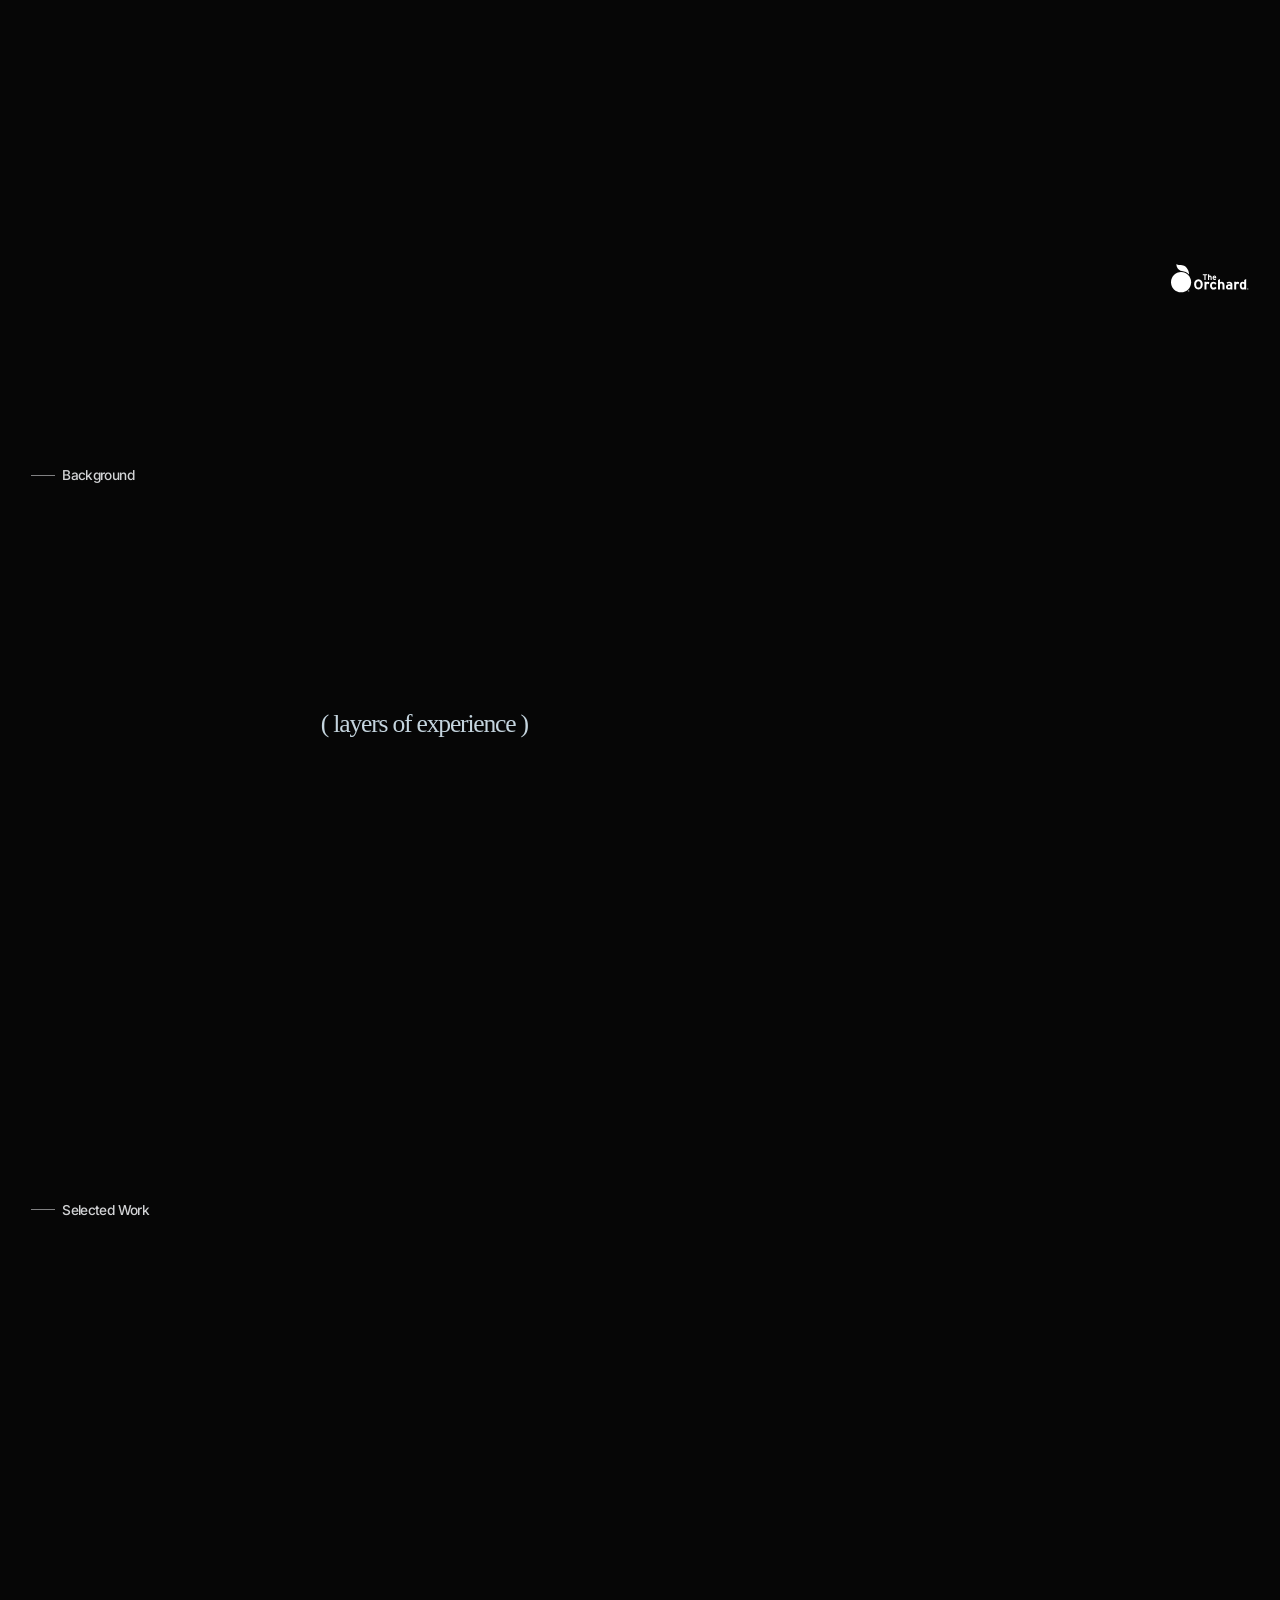
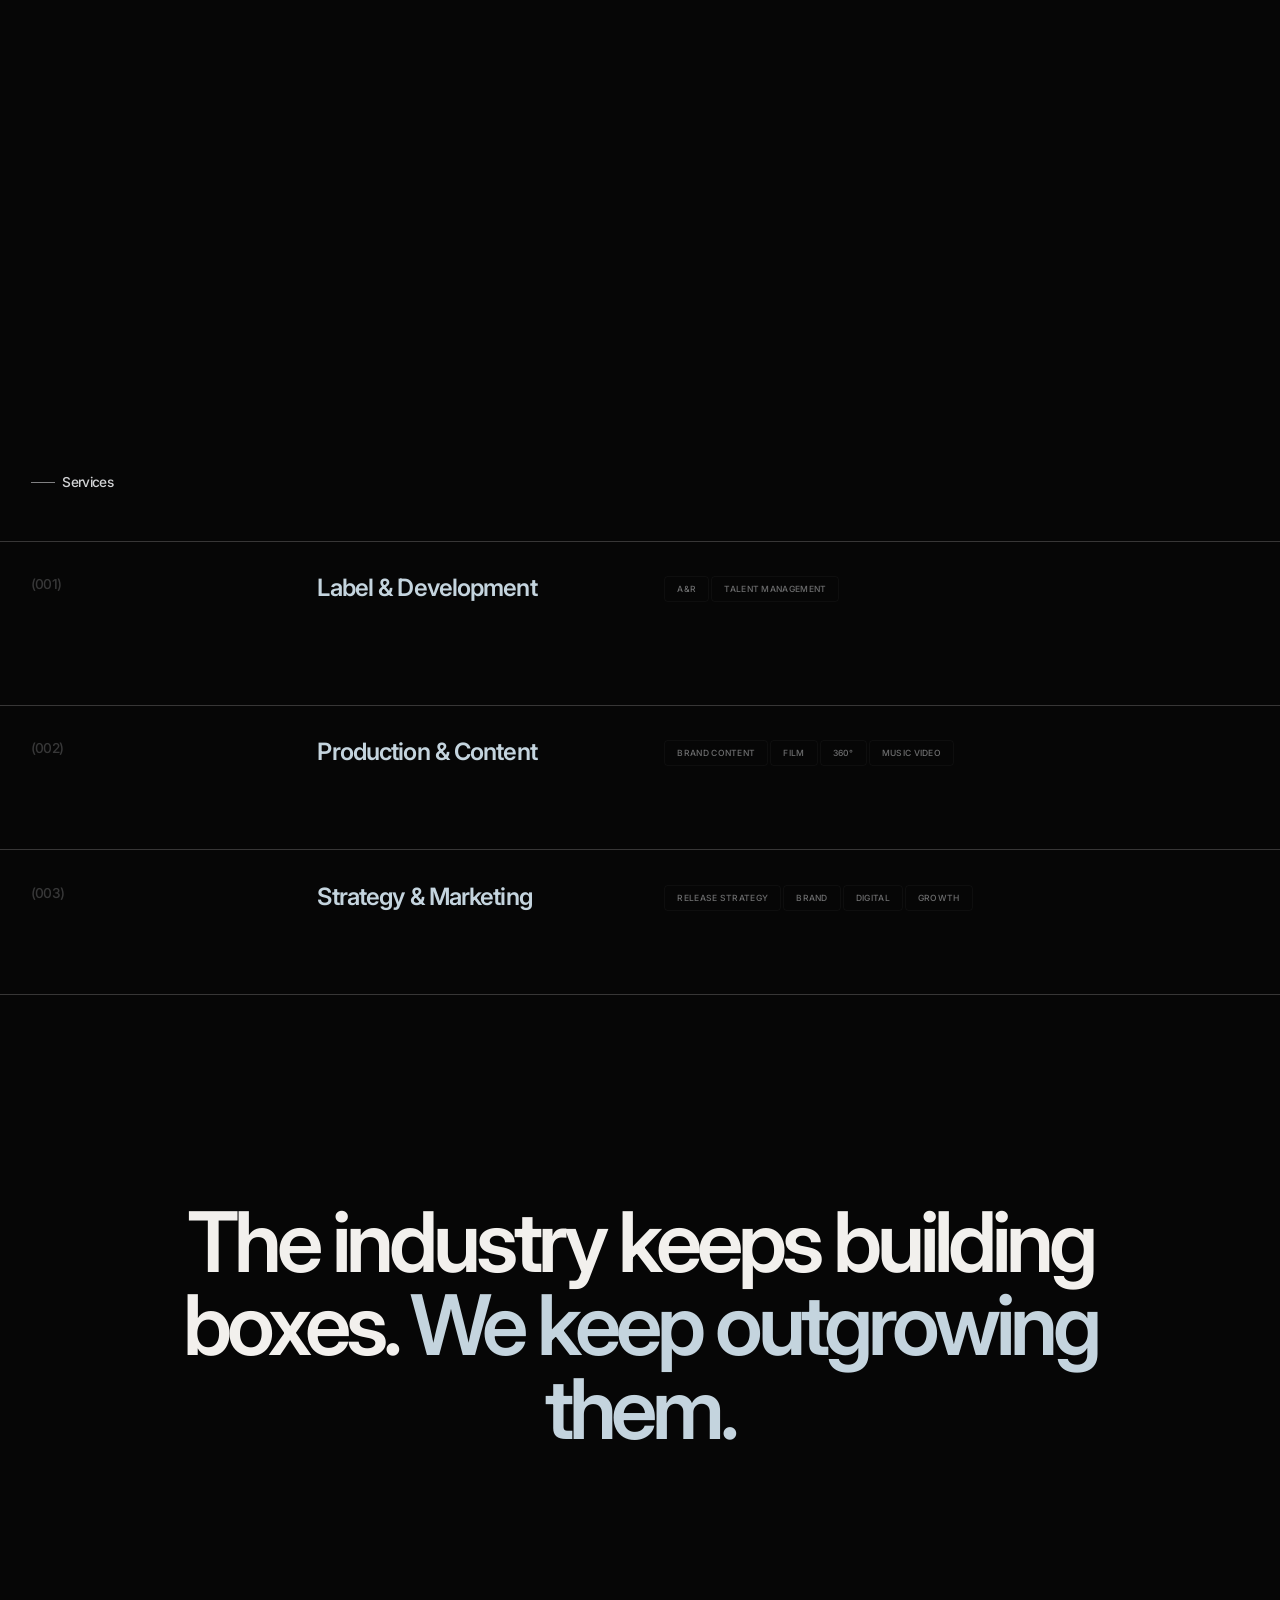
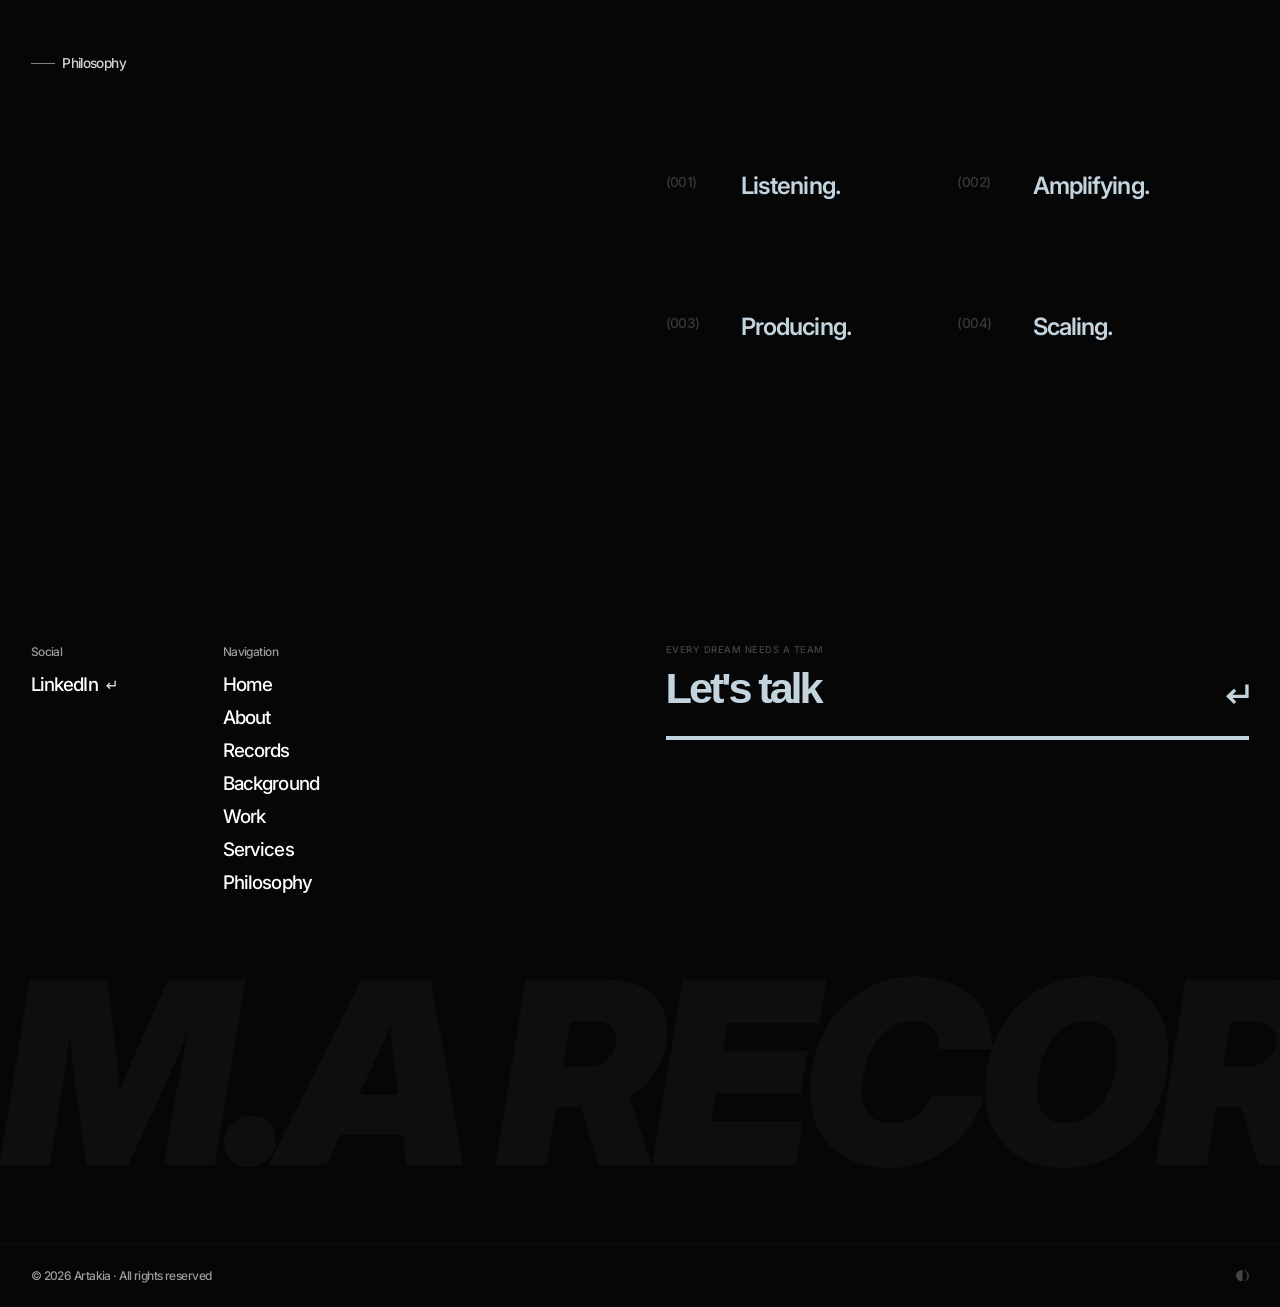
==== commit 0bd18509: "Change footer OD link from Telegram to mailto Co-Authored-By: Claude Sonnet 4.6 <noreply@anthropic.c" ====
--- a/index.html
+++ b/index.html
@@ -572,7 +572,7 @@
     <div class="footer-bottom">
       <div class="footer-bottom-inner">
         <span class="copyright">© 2026 Artakia<span class="copyright-sub"> · All rights reserved</span></span>
-        <a href="https://t.me/den1design" class="designed-by who" data-cursor-hover data-cursor-text="website by OD" target="_blank" rel="noopener"><svg class="od-logo" viewBox="0 0 170 150" xmlns="http://www.w3.org/2000/svg" aria-hidden="true"><path d="M85 0C96.1624 0 107.215 1.93993 117.528 5.70903C127.841 9.47813 137.211 15.0026 145.104 21.967C152.997 28.9314 159.258 37.1993 163.53 46.2987C167.801 55.3982 170 65.1509 170 75C170 84.8491 167.801 94.6018 163.53 103.701C159.258 112.801 152.997 121.069 145.104 128.033C137.211 134.997 127.841 140.522 117.528 144.291C107.215 148.06 96.1624 150 85 150C171.419 137.341 171.419 12.659 85 0Z" fill="currentColor"/><path d="M85 0C73.8377 0 62.7846 1.93993 52.4719 5.70903C42.1592 9.47813 32.7889 15.0026 24.8959 21.967C17.0029 28.9314 10.7419 37.1993 6.47025 46.2987C2.1986 55.3982 -4.87922e-07 65.1509 0 75C4.87922e-07 84.8491 2.19859 94.6018 6.47025 103.701C10.7419 112.801 17.003 121.069 24.8959 128.033C32.7889 134.997 42.1592 140.522 52.4719 144.291C62.7846 148.06 73.8376 150 85 150L85 0Z" fill="currentColor"/></svg></a>
+        <a href="mailto:denys@ovcharenko.design" class="designed-by who" data-cursor-hover data-cursor-text="website by OD" target="_blank" rel="noopener"><svg class="od-logo" viewBox="0 0 170 150" xmlns="http://www.w3.org/2000/svg" aria-hidden="true"><path d="M85 0C96.1624 0 107.215 1.93993 117.528 5.70903C127.841 9.47813 137.211 15.0026 145.104 21.967C152.997 28.9314 159.258 37.1993 163.53 46.2987C167.801 55.3982 170 65.1509 170 75C170 84.8491 167.801 94.6018 163.53 103.701C159.258 112.801 152.997 121.069 145.104 128.033C137.211 134.997 127.841 140.522 117.528 144.291C107.215 148.06 96.1624 150 85 150C171.419 137.341 171.419 12.659 85 0Z" fill="currentColor"/><path d="M85 0C73.8377 0 62.7846 1.93993 52.4719 5.70903C42.1592 9.47813 32.7889 15.0026 24.8959 21.967C17.0029 28.9314 10.7419 37.1993 6.47025 46.2987C2.1986 55.3982 -4.87922e-07 65.1509 0 75C4.87922e-07 84.8491 2.19859 94.6018 6.47025 103.701C10.7419 112.801 17.003 121.069 24.8959 128.033C32.7889 134.997 42.1592 140.522 52.4719 144.291C62.7846 148.06 73.8376 150 85 150L85 0Z" fill="currentColor"/></svg></a>
       </div>
     </div>
   </footer>
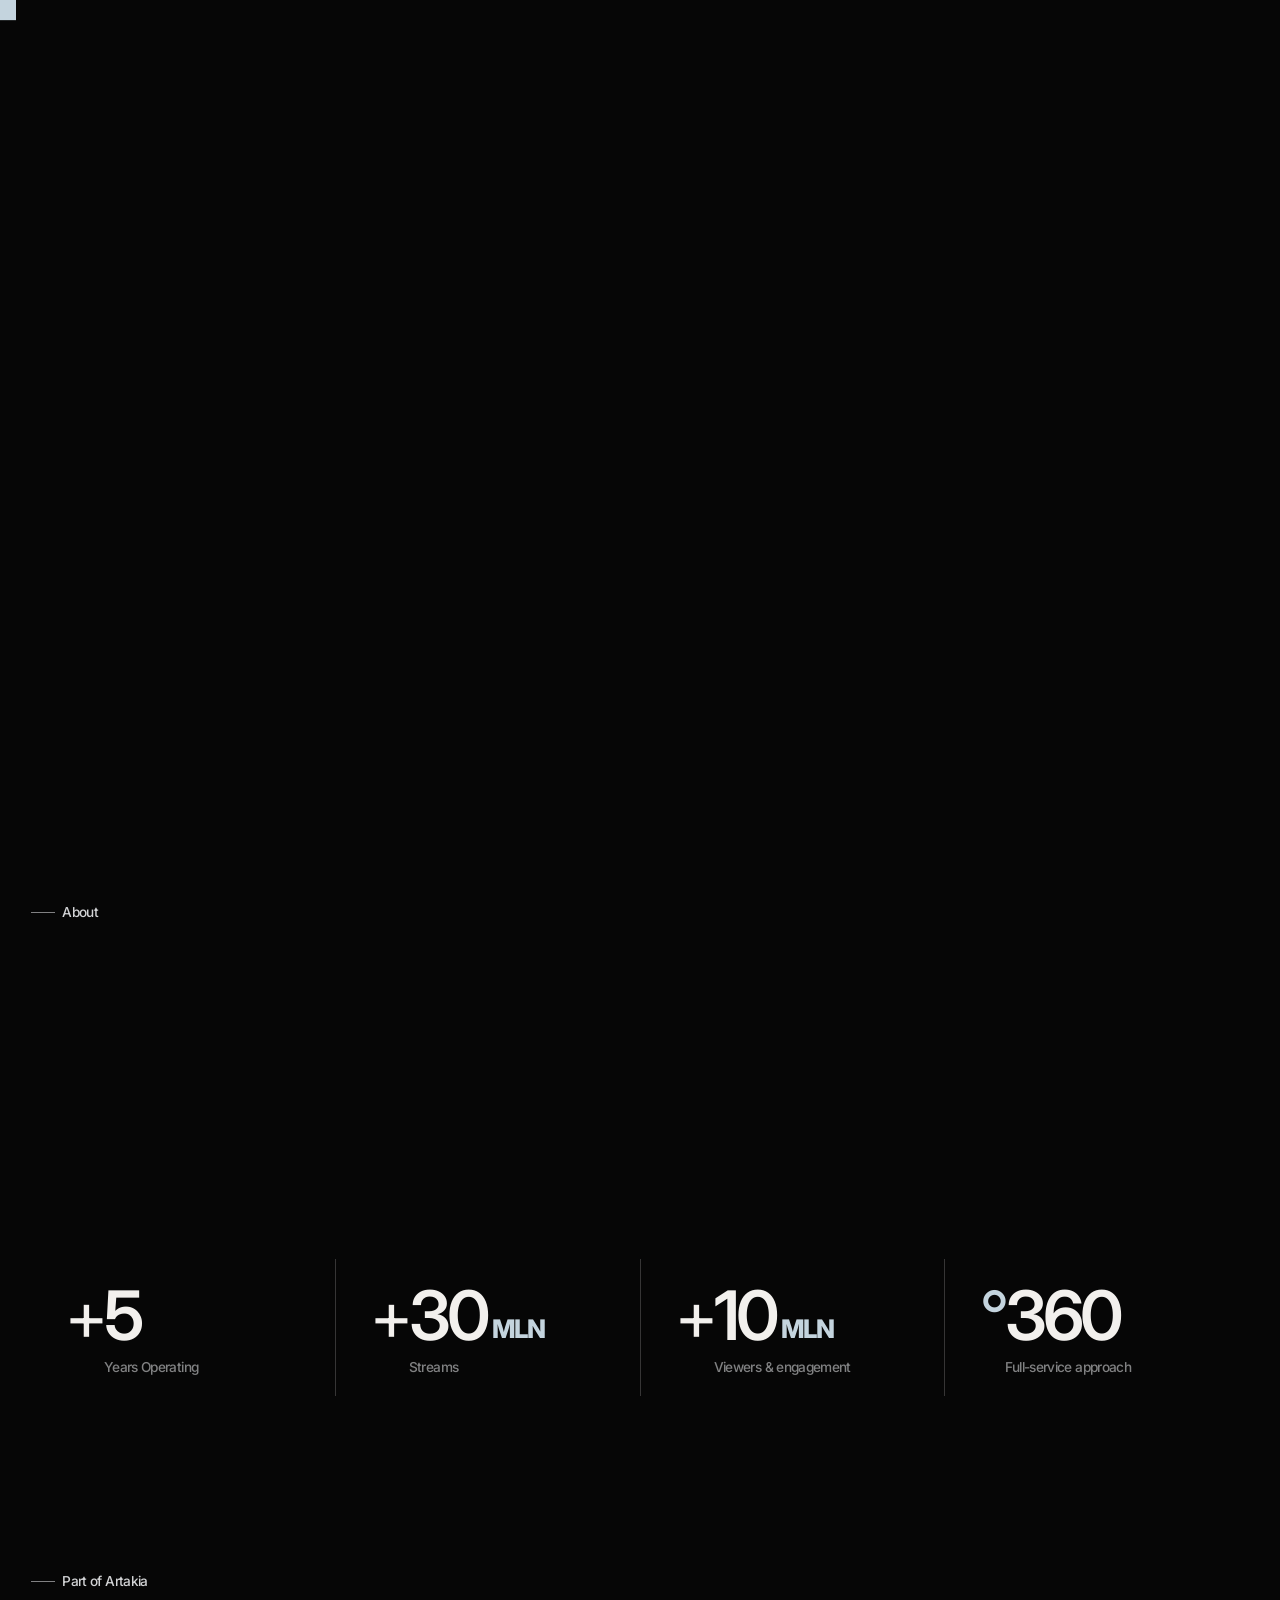
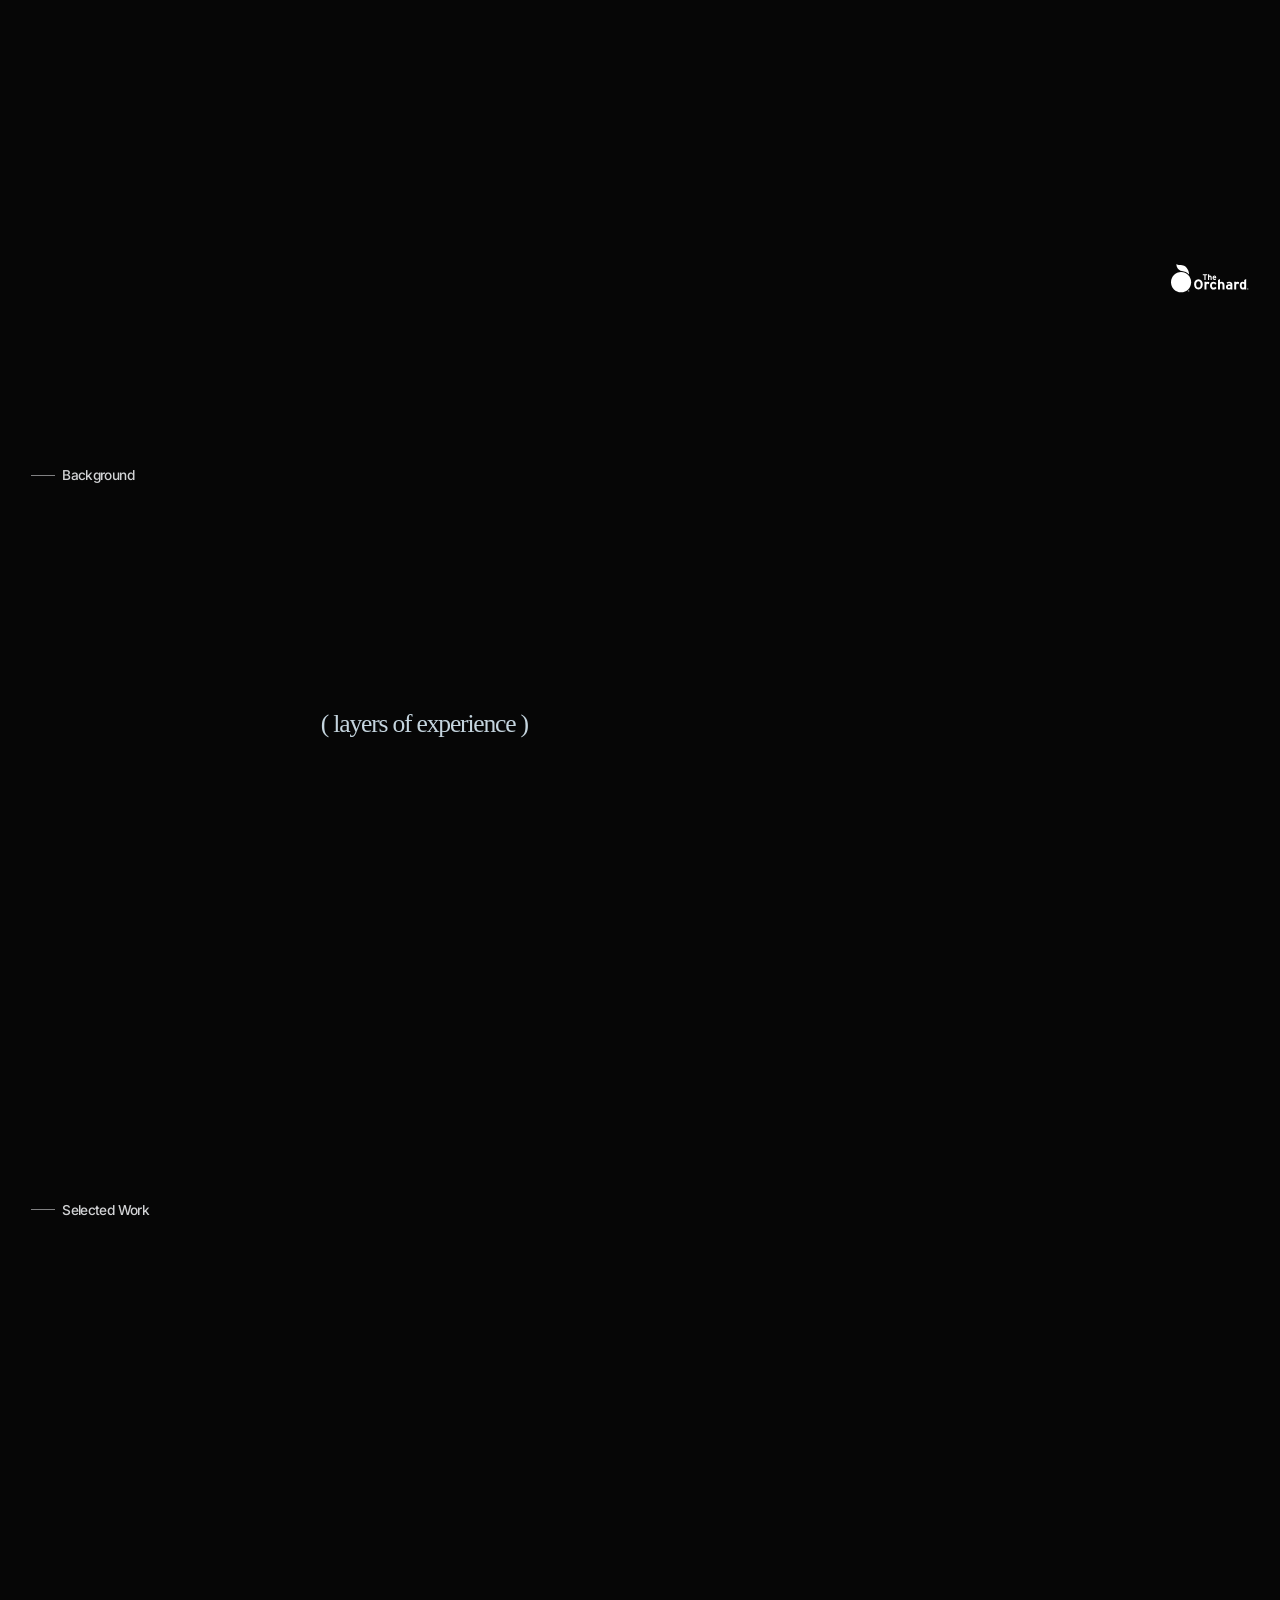
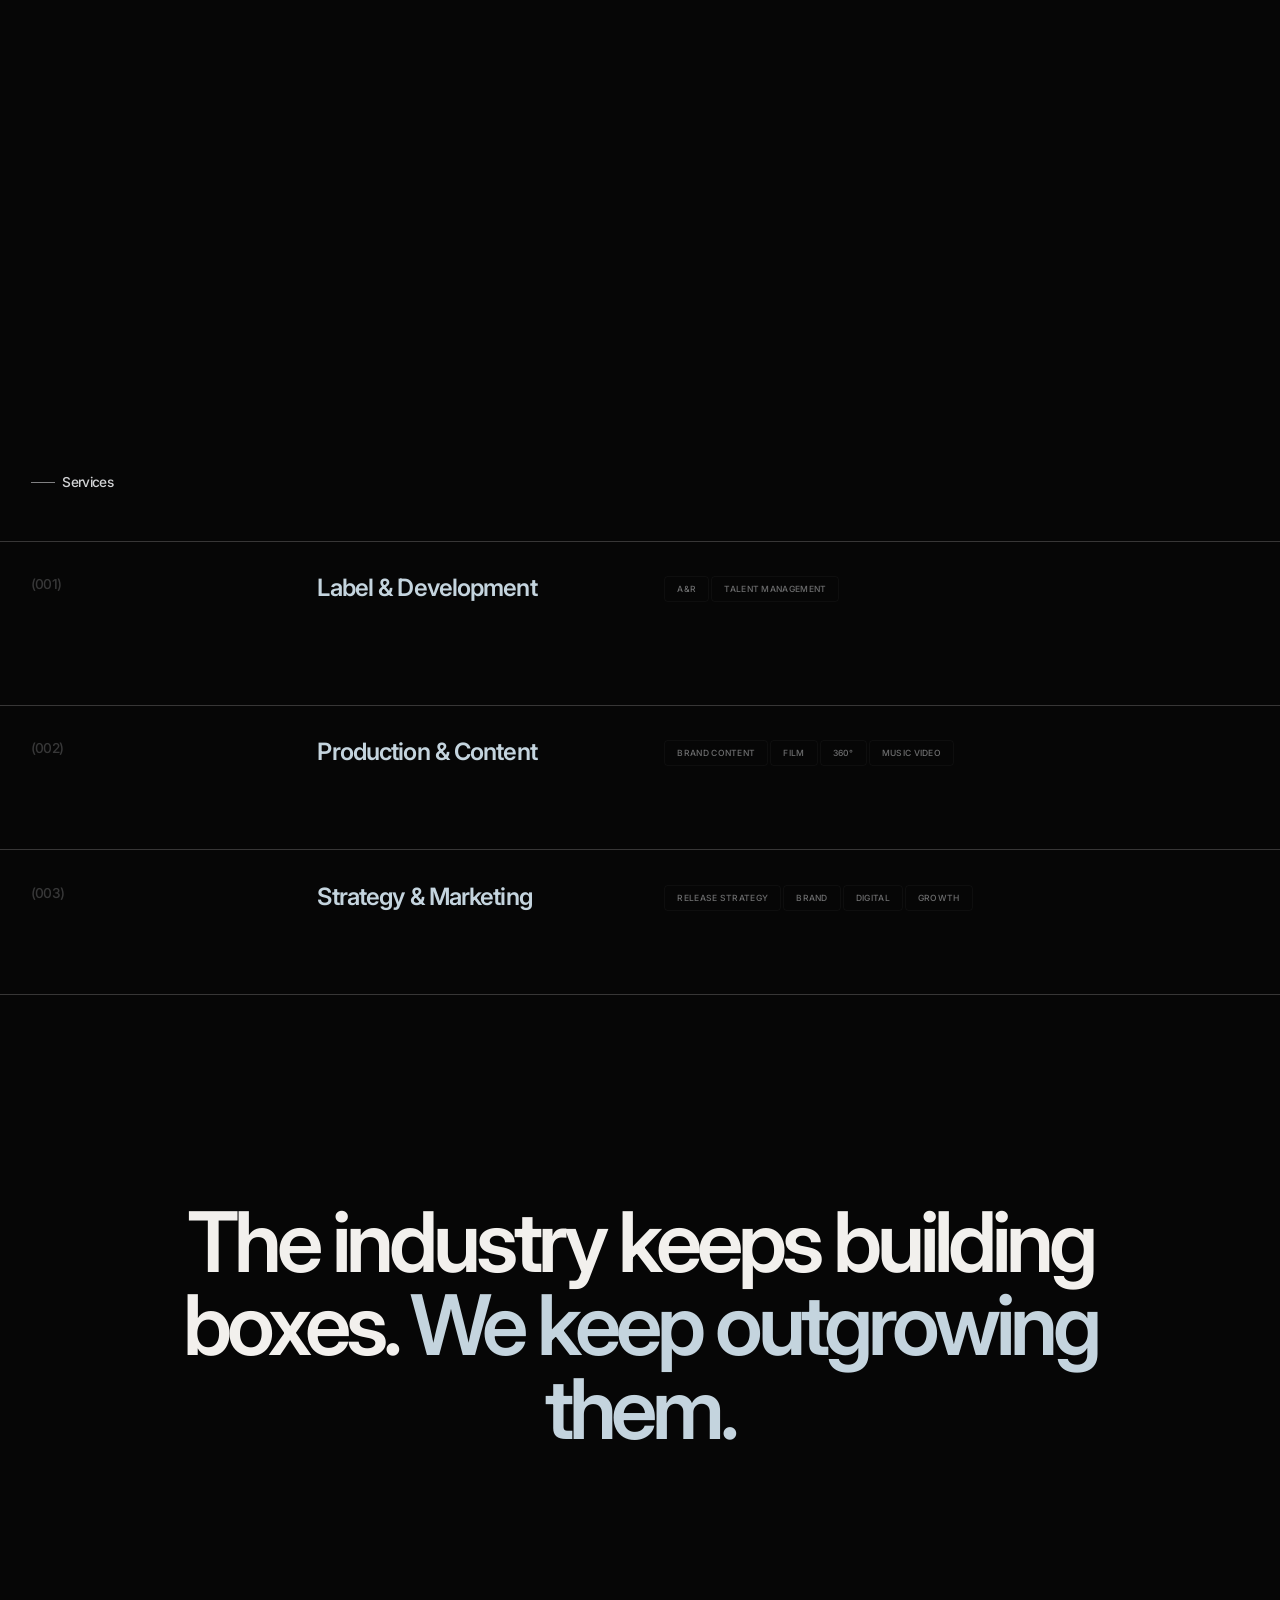
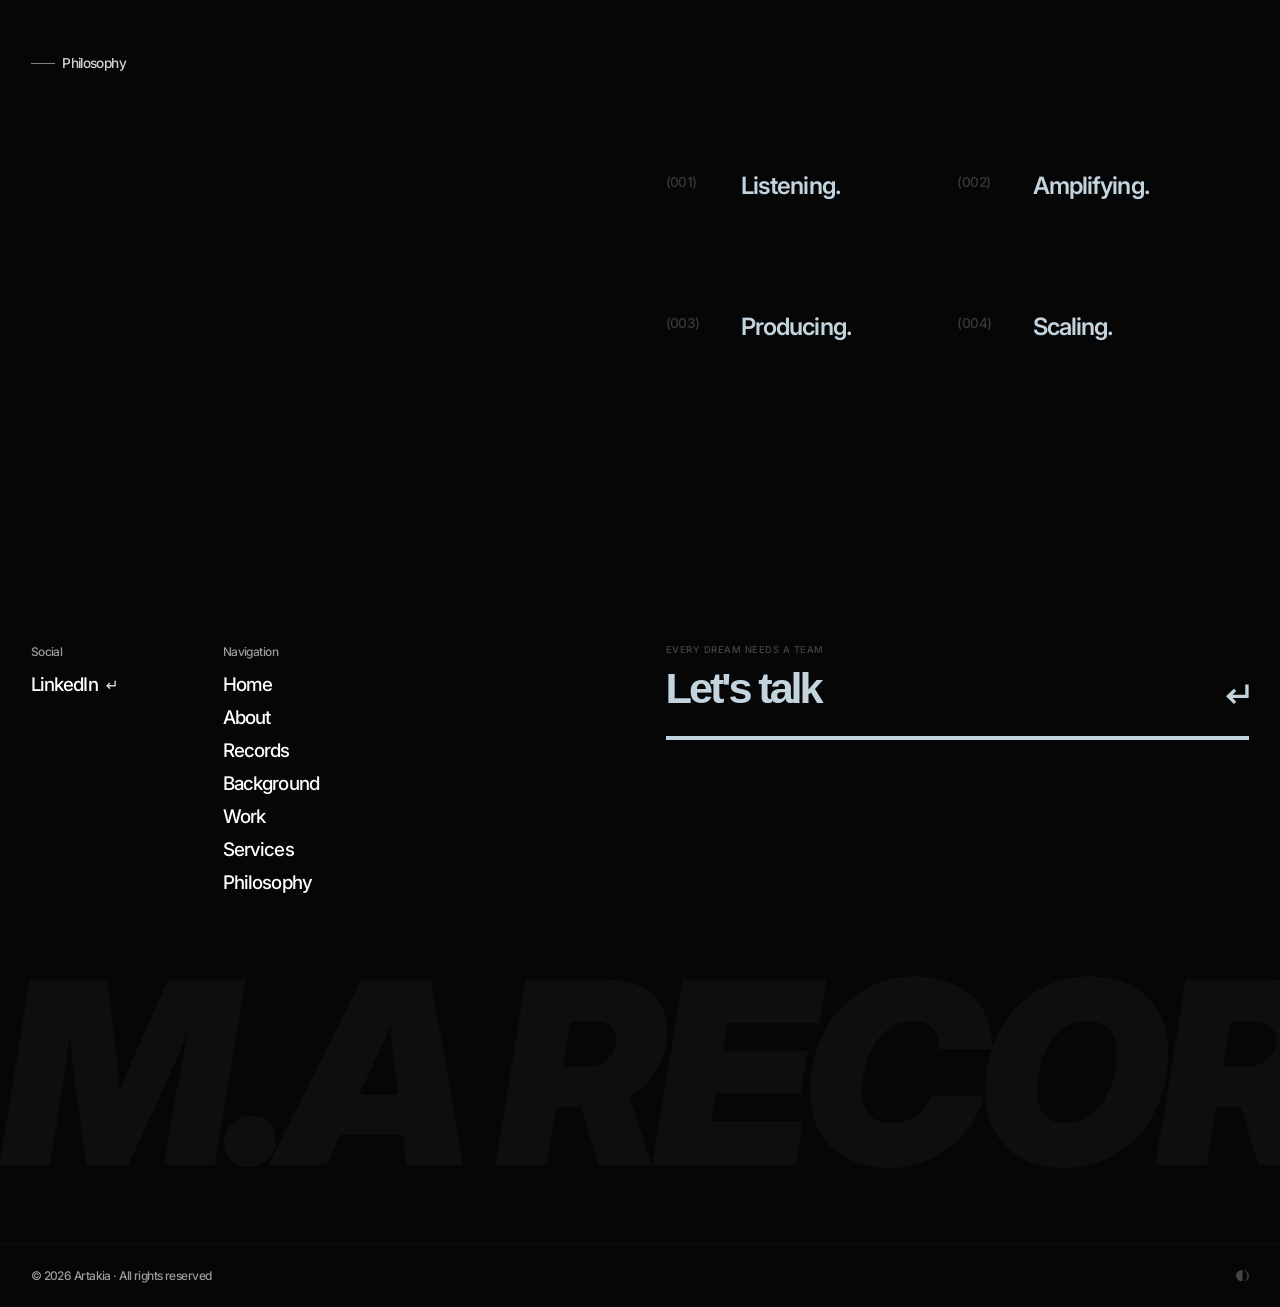
==== commit 23c89cec: "Add og:site_name meta tag, editable via Sveltia CMS" ====
--- a/index.html
+++ b/index.html
@@ -9,6 +9,7 @@
   <title>M.A Records | Artakia</title>
   <meta name="description" content="A London creative studio across music, production and strategy. We help artists and brands work out what to build &amp; build it.">
   <meta property="og:type" content="website">
+  <meta property="og:site_name" content="Artakia">
   <meta property="og:url" content="https://artakia.com/">
   <meta property="og:title" content="Artakia — Brands Amplified">
   <meta property="og:description" content="A London creative studio across music, production and strategy. We help artists and brands work out what to build &amp; build it.">
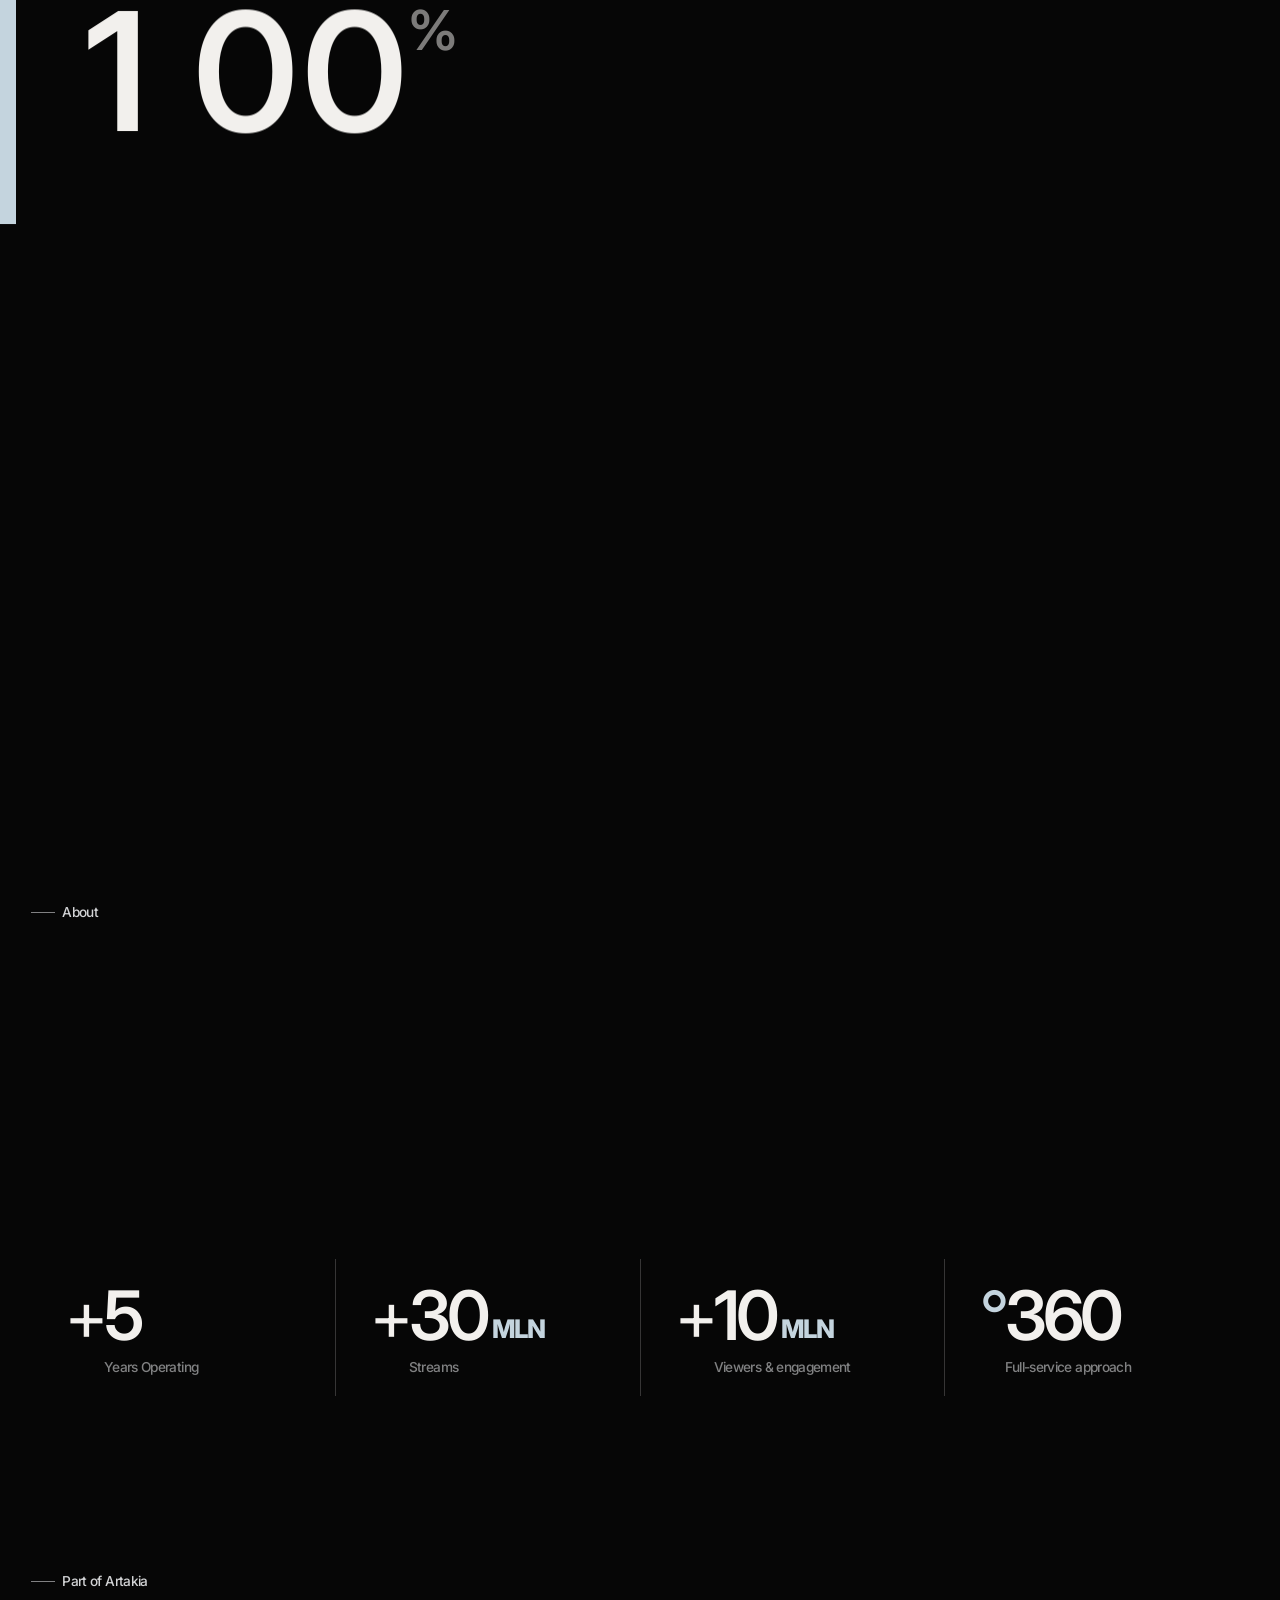
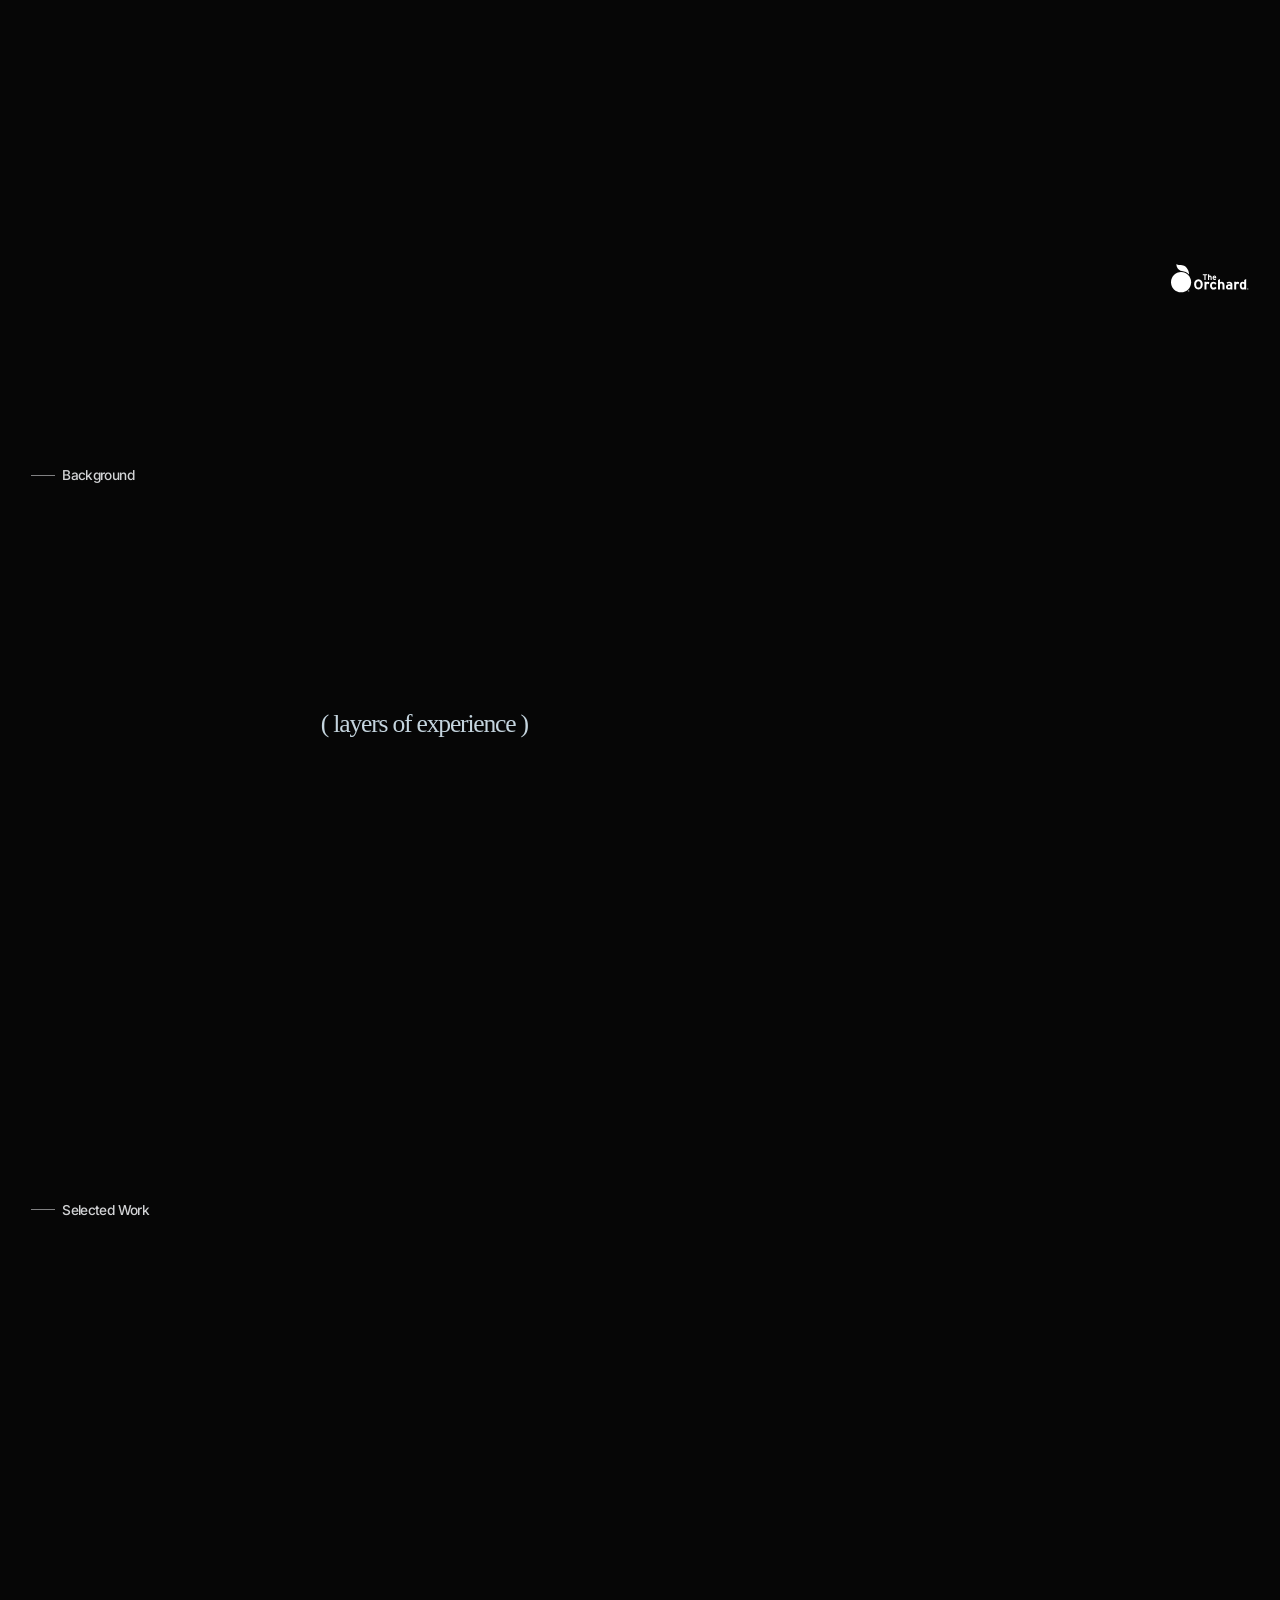
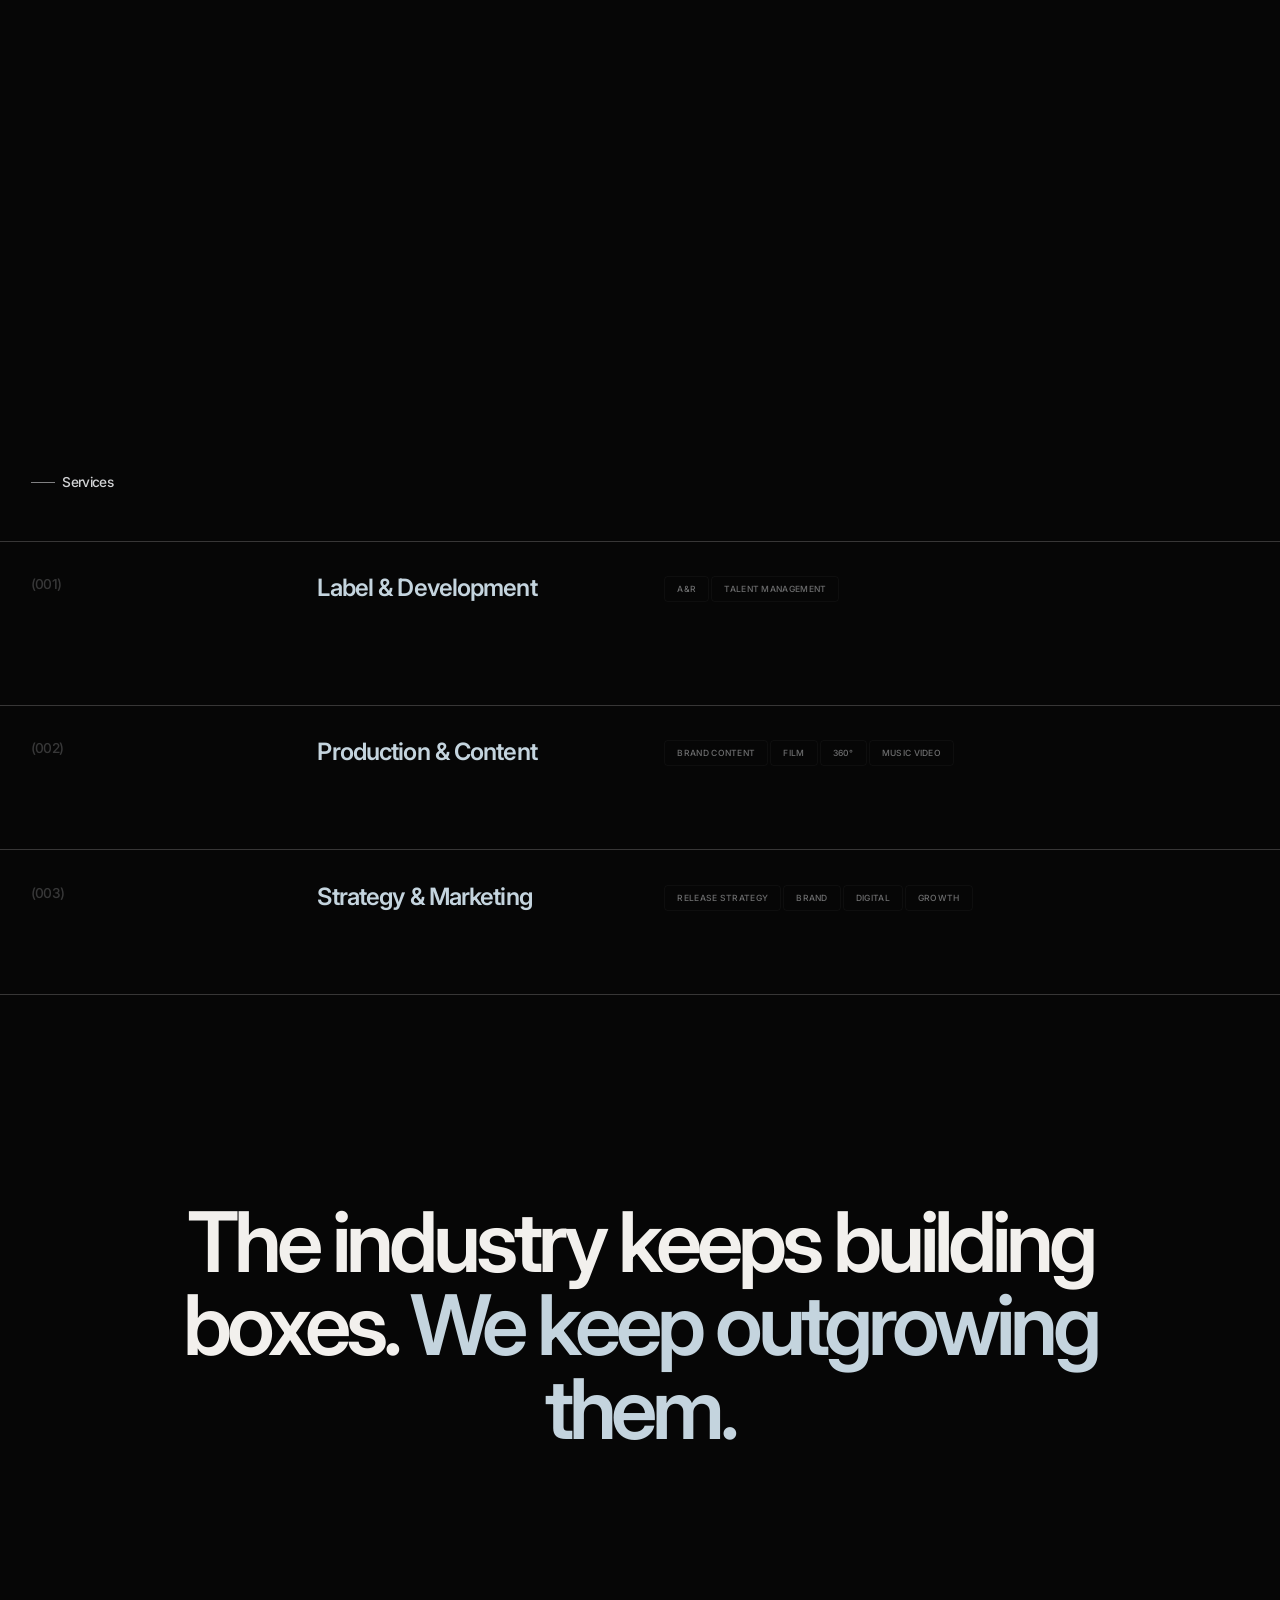
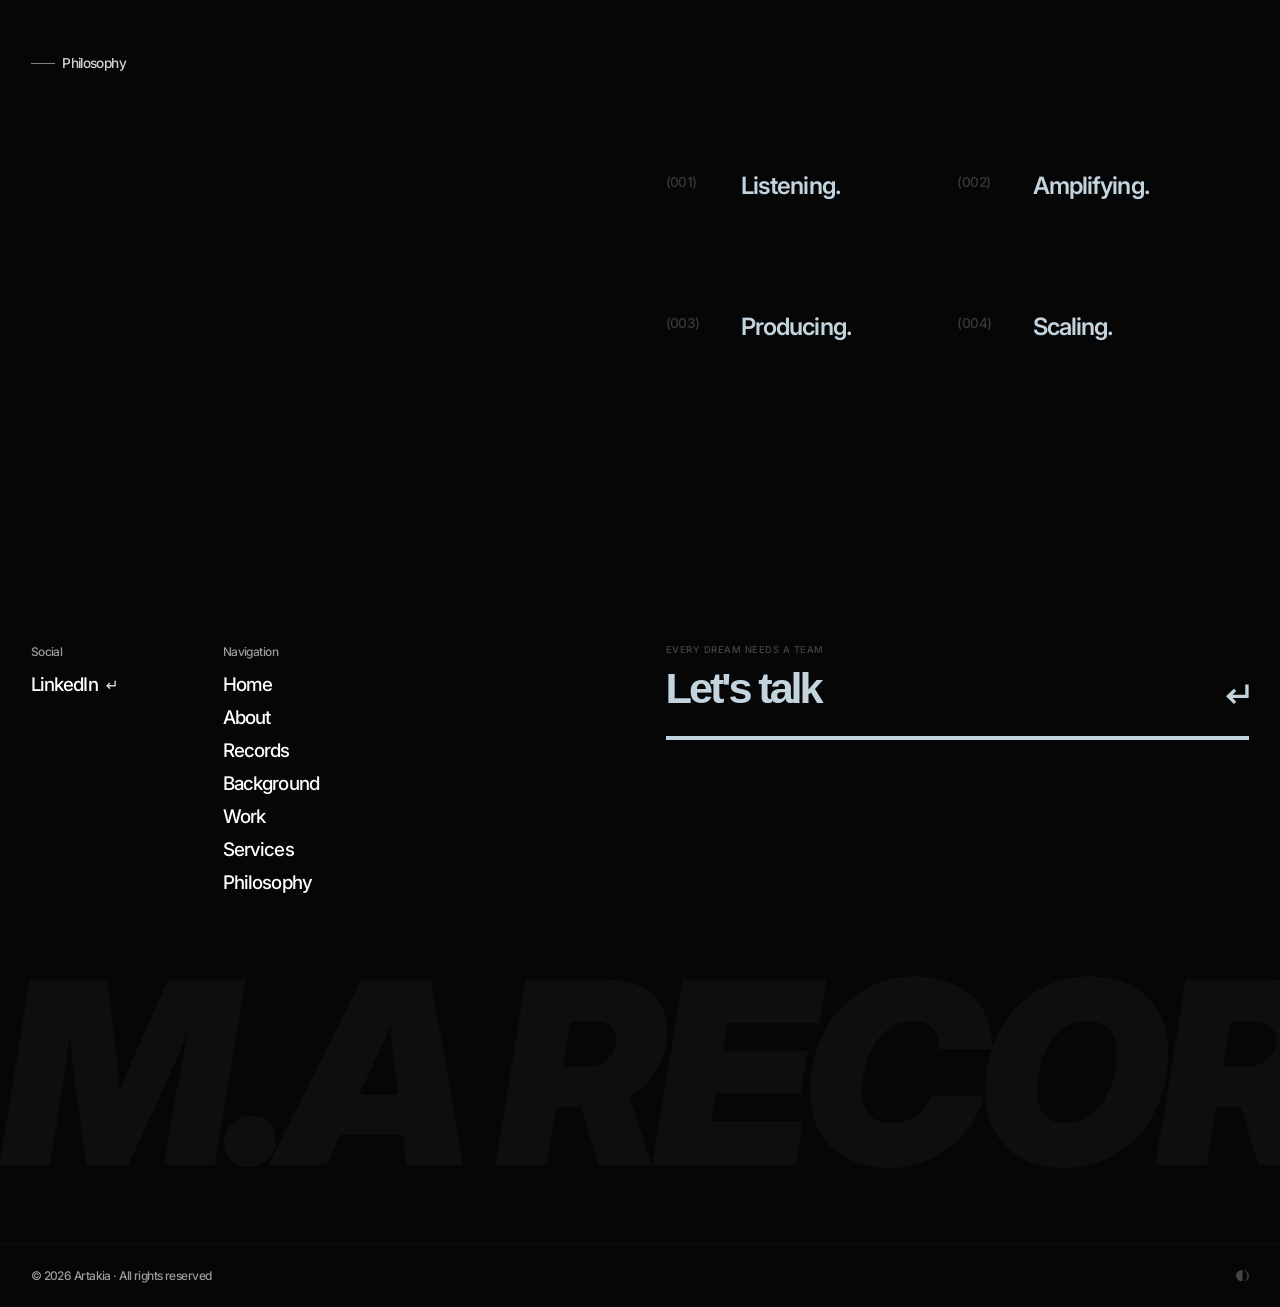
==== commit fdfa119a: "Sync static og:title/twitter:title with current page_title" ====
--- a/index.html
+++ b/index.html
@@ -11,11 +11,11 @@
   <meta property="og:type" content="website">
   <meta property="og:site_name" content="Artakia">
   <meta property="og:url" content="https://artakia.com/">
-  <meta property="og:title" content="Artakia — Brands Amplified">
+  <meta property="og:title" content="M.A Records | Artakia">
   <meta property="og:description" content="A London creative studio across music, production and strategy. We help artists and brands work out what to build &amp; build it.">
   <meta property="og:image" content="https://artakia.com/assets/media/video-poster.webp">
   <meta name="twitter:card" content="summary_large_image">
-  <meta name="twitter:title" content="Artakia — Brands Amplified">
+  <meta name="twitter:title" content="M.A Records | Artakia">
   <meta name="twitter:description" content="A London creative studio across music, production and strategy. We help artists and brands work out what to build &amp; build it.">
   <meta name="twitter:image" content="https://artakia.com/assets/media/video-poster.webp">
   <link rel="preconnect" href="https://fonts.googleapis.com">
